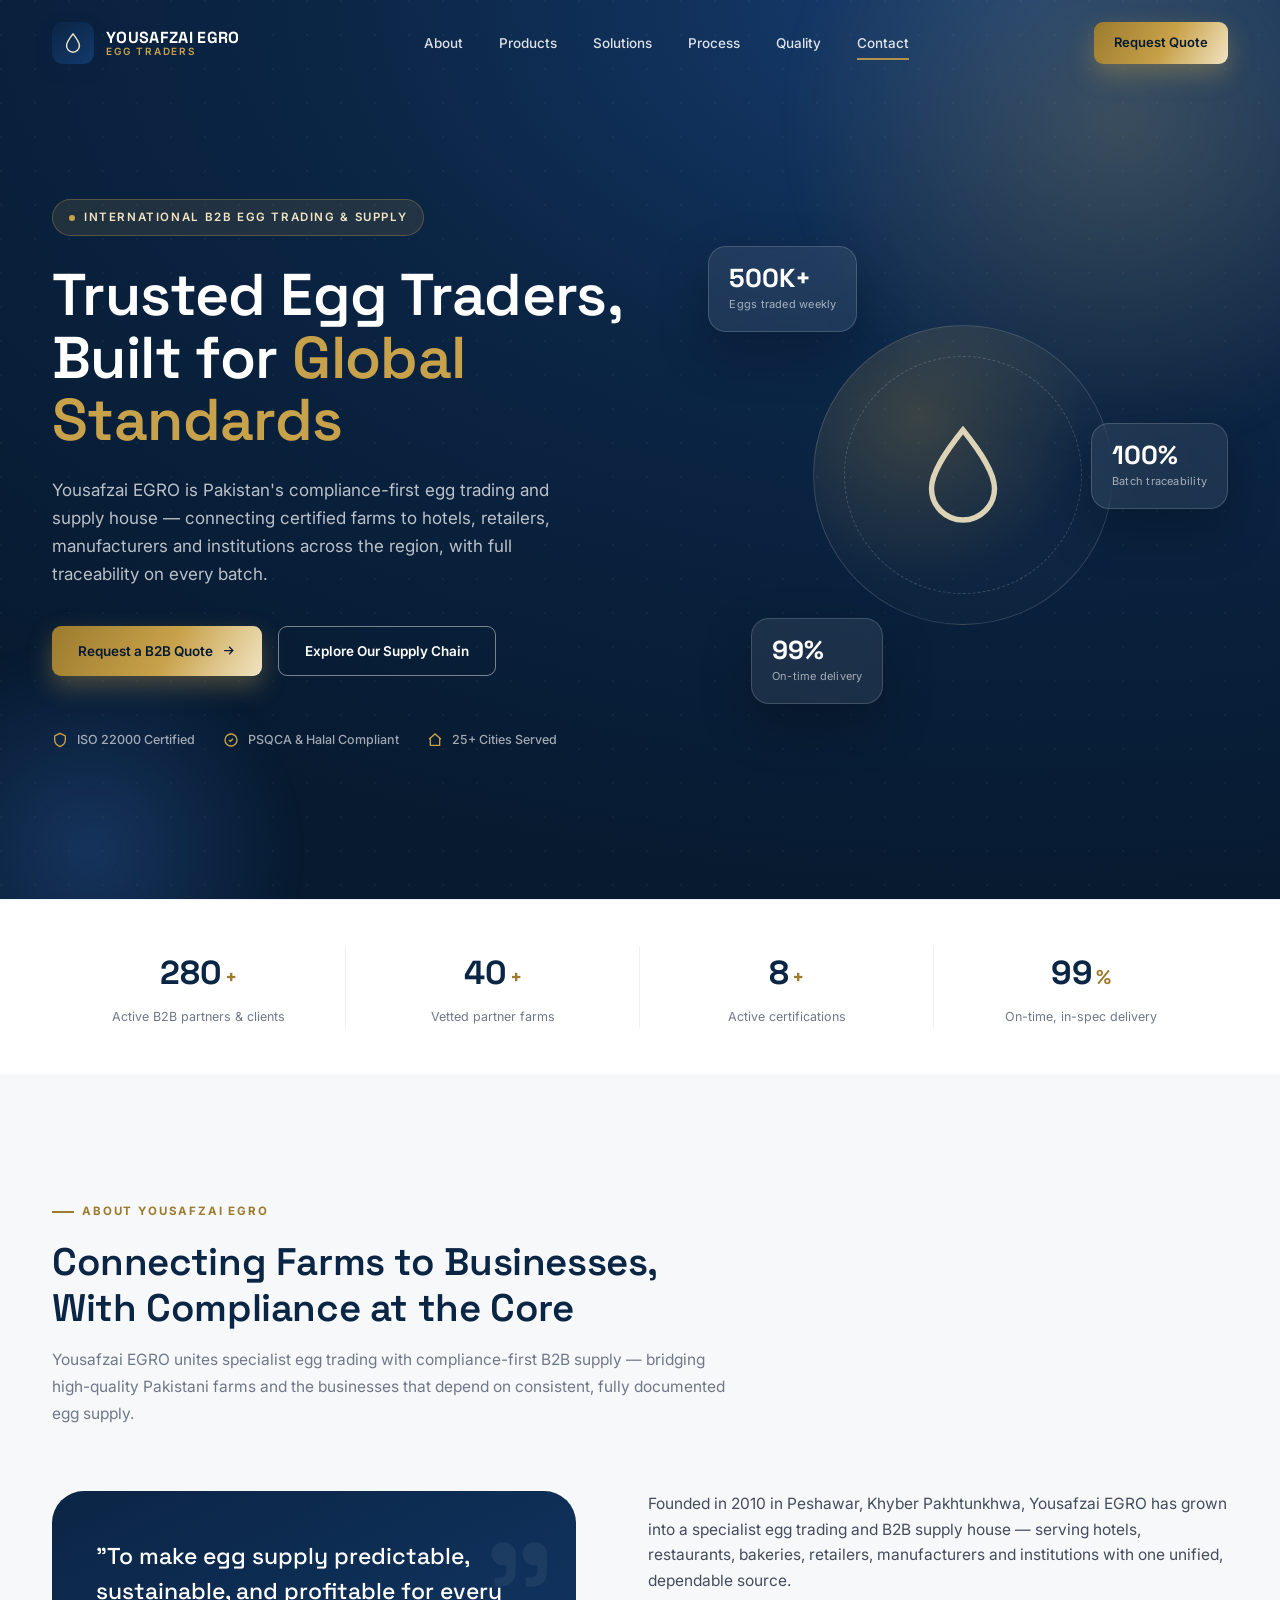
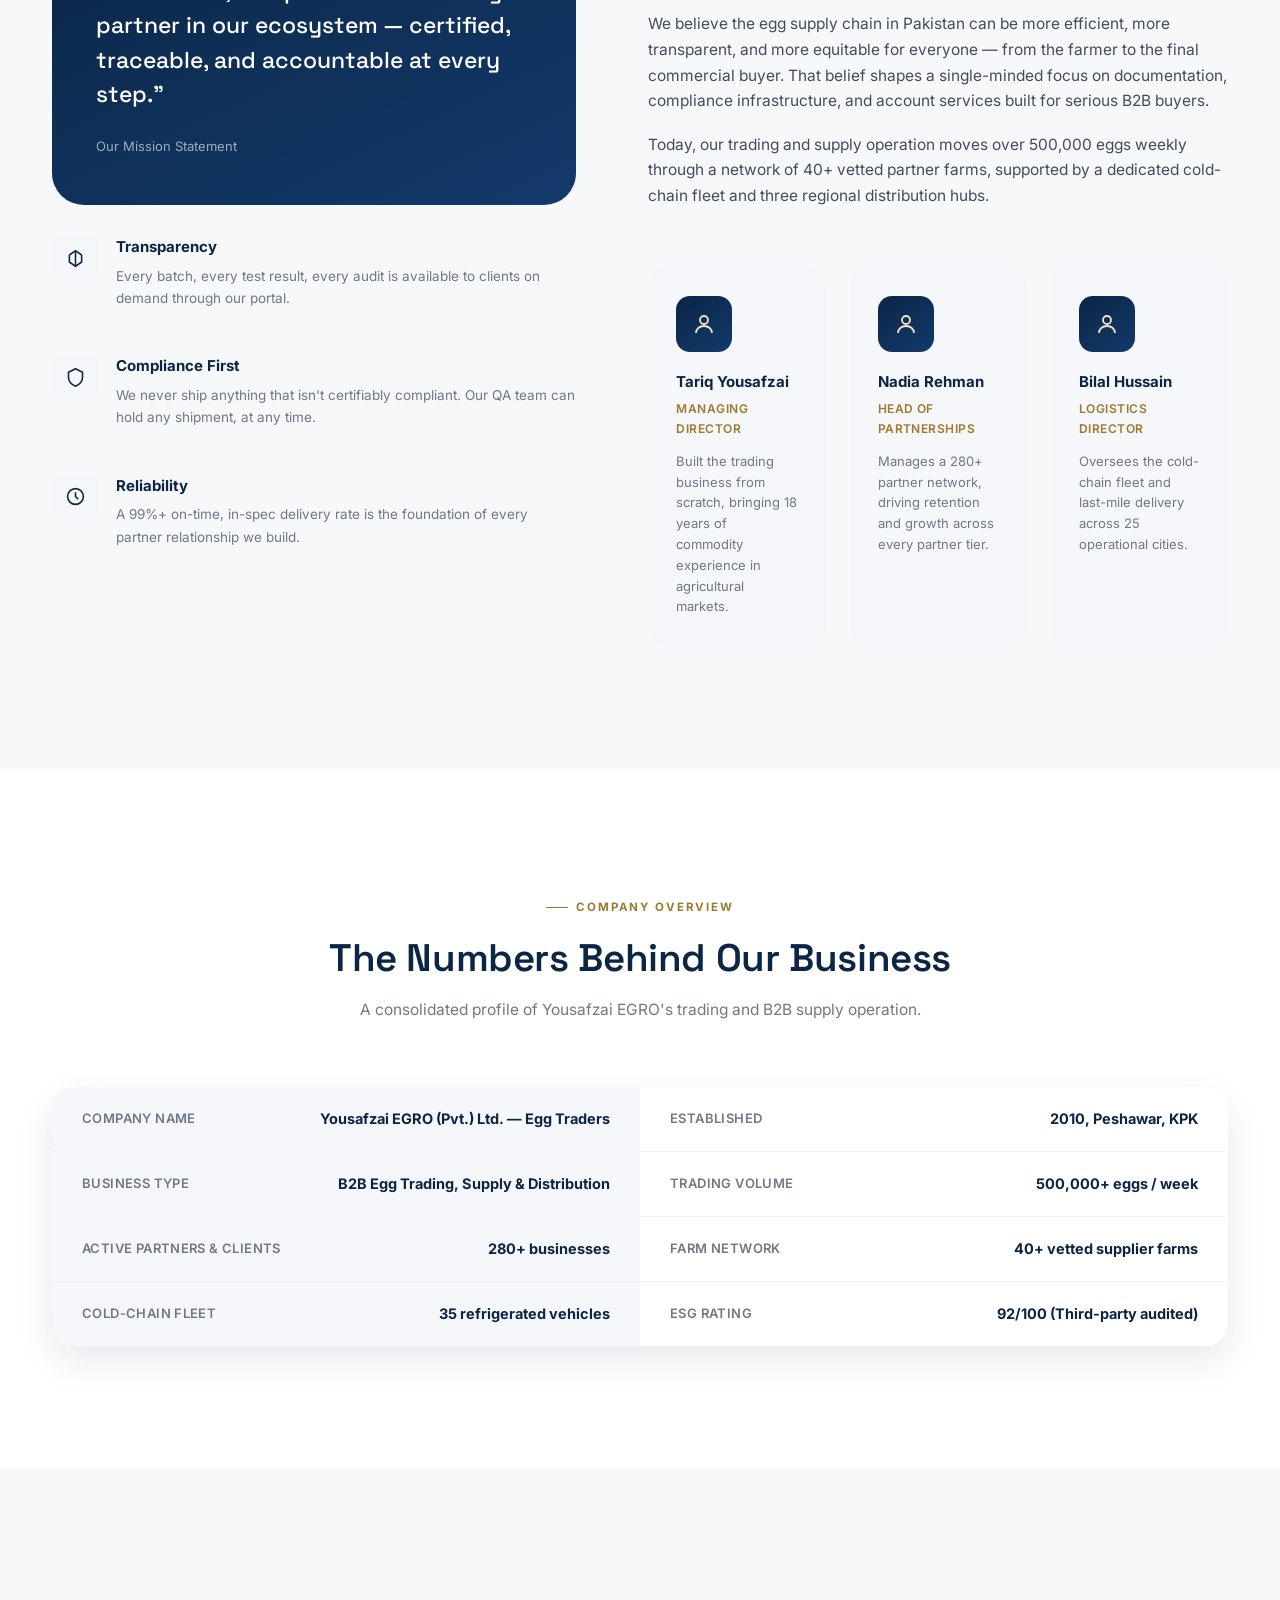
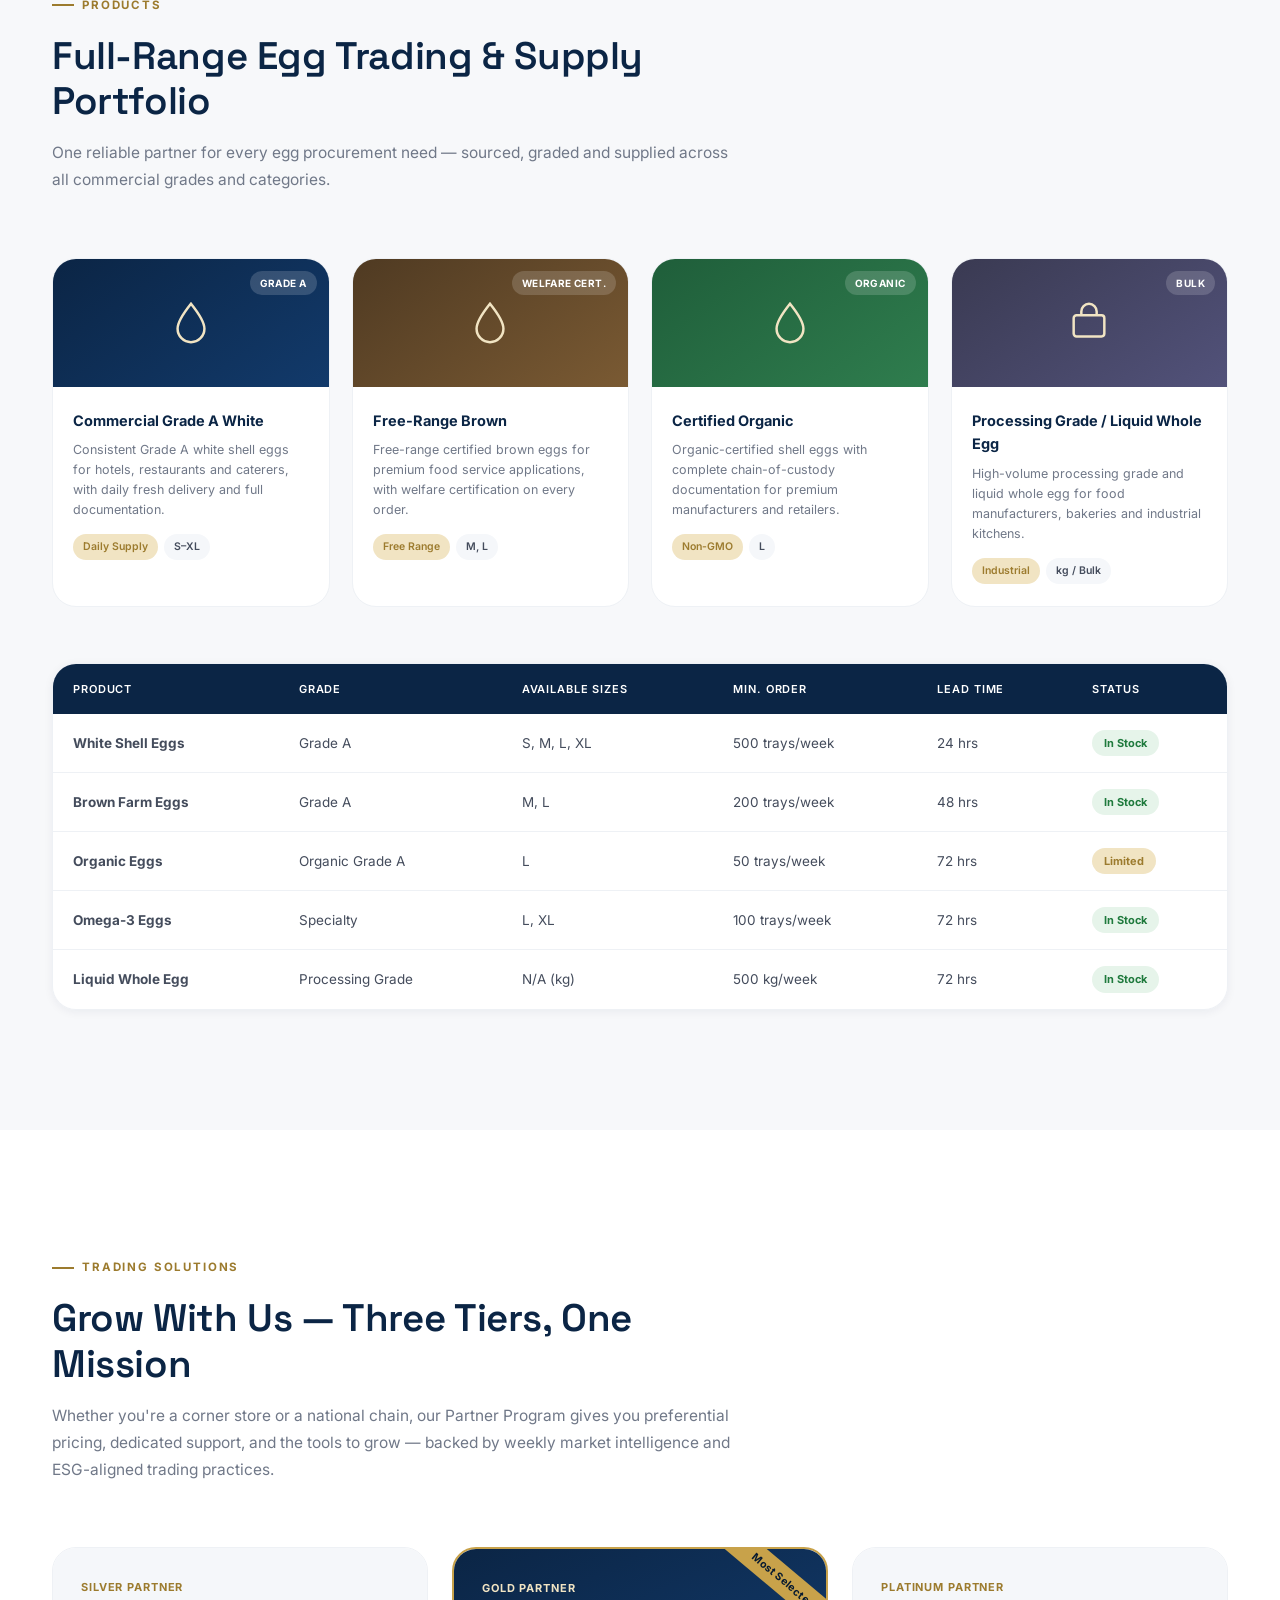
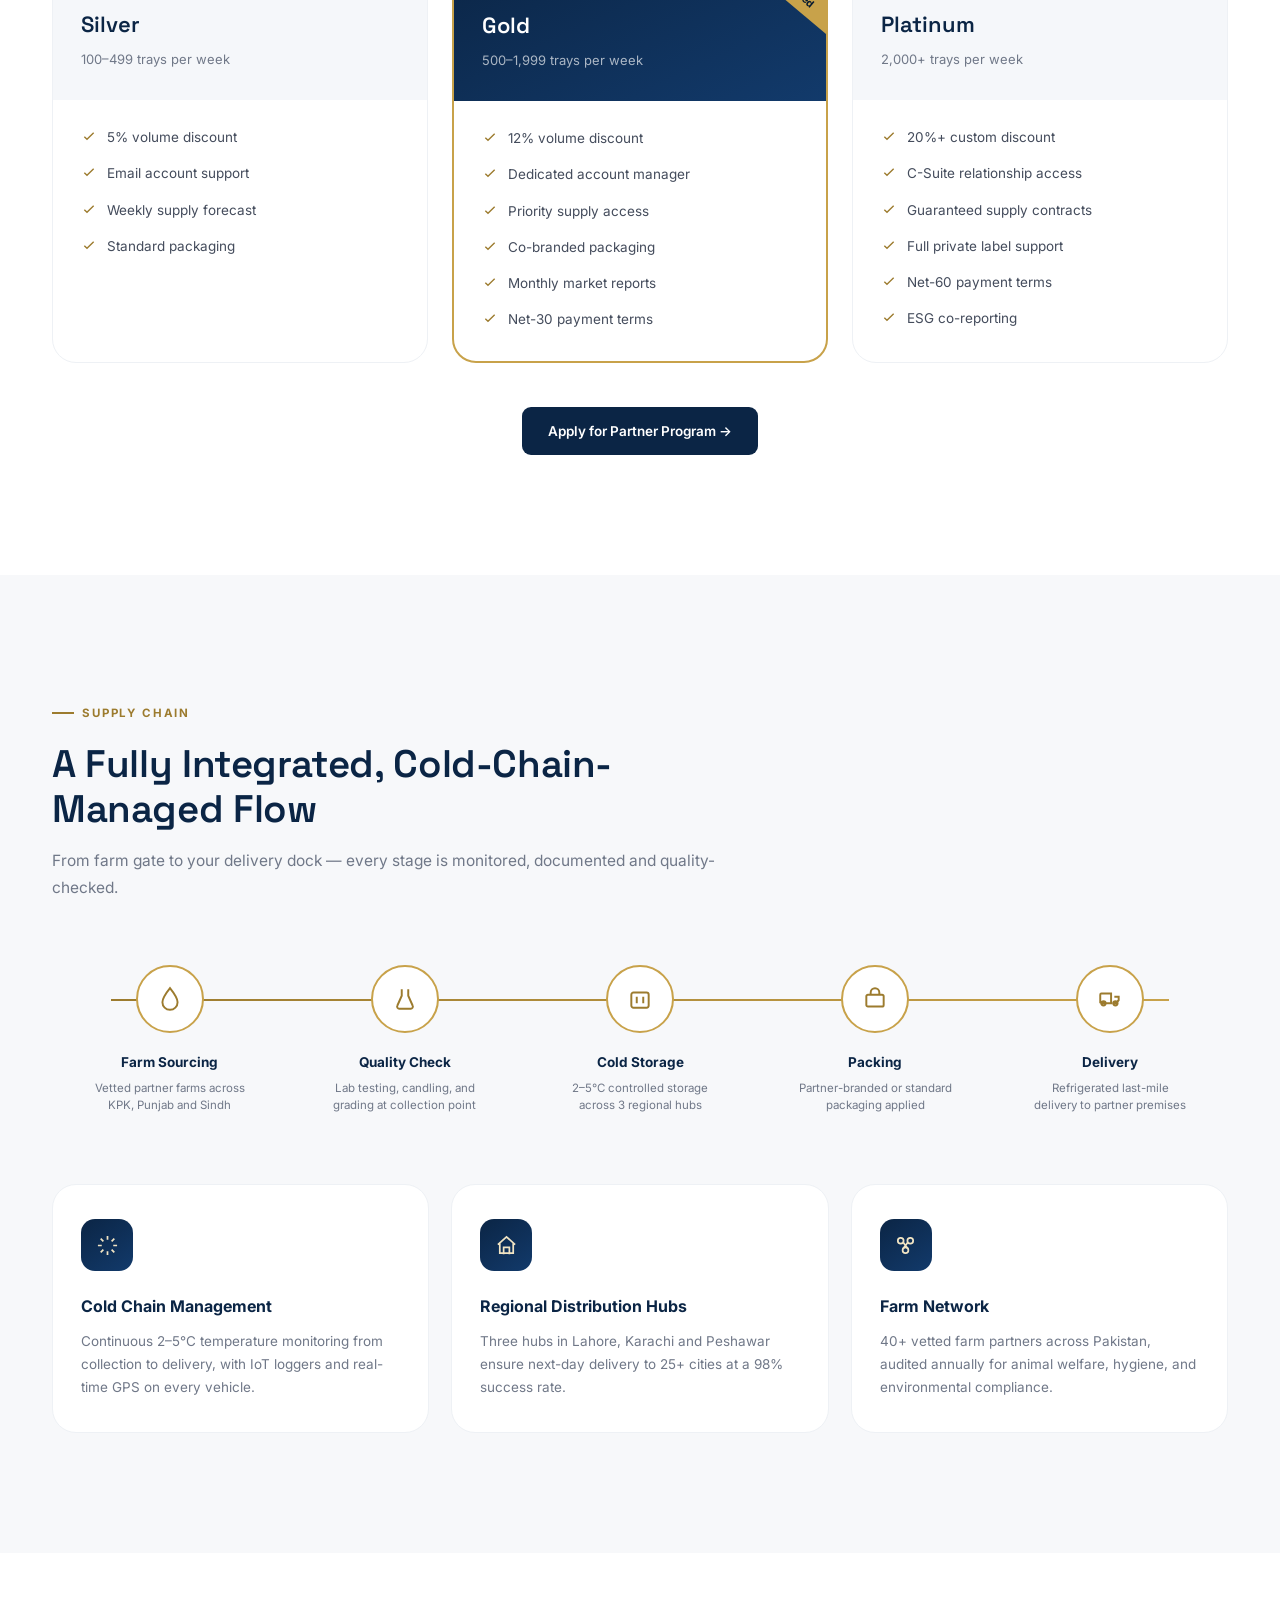
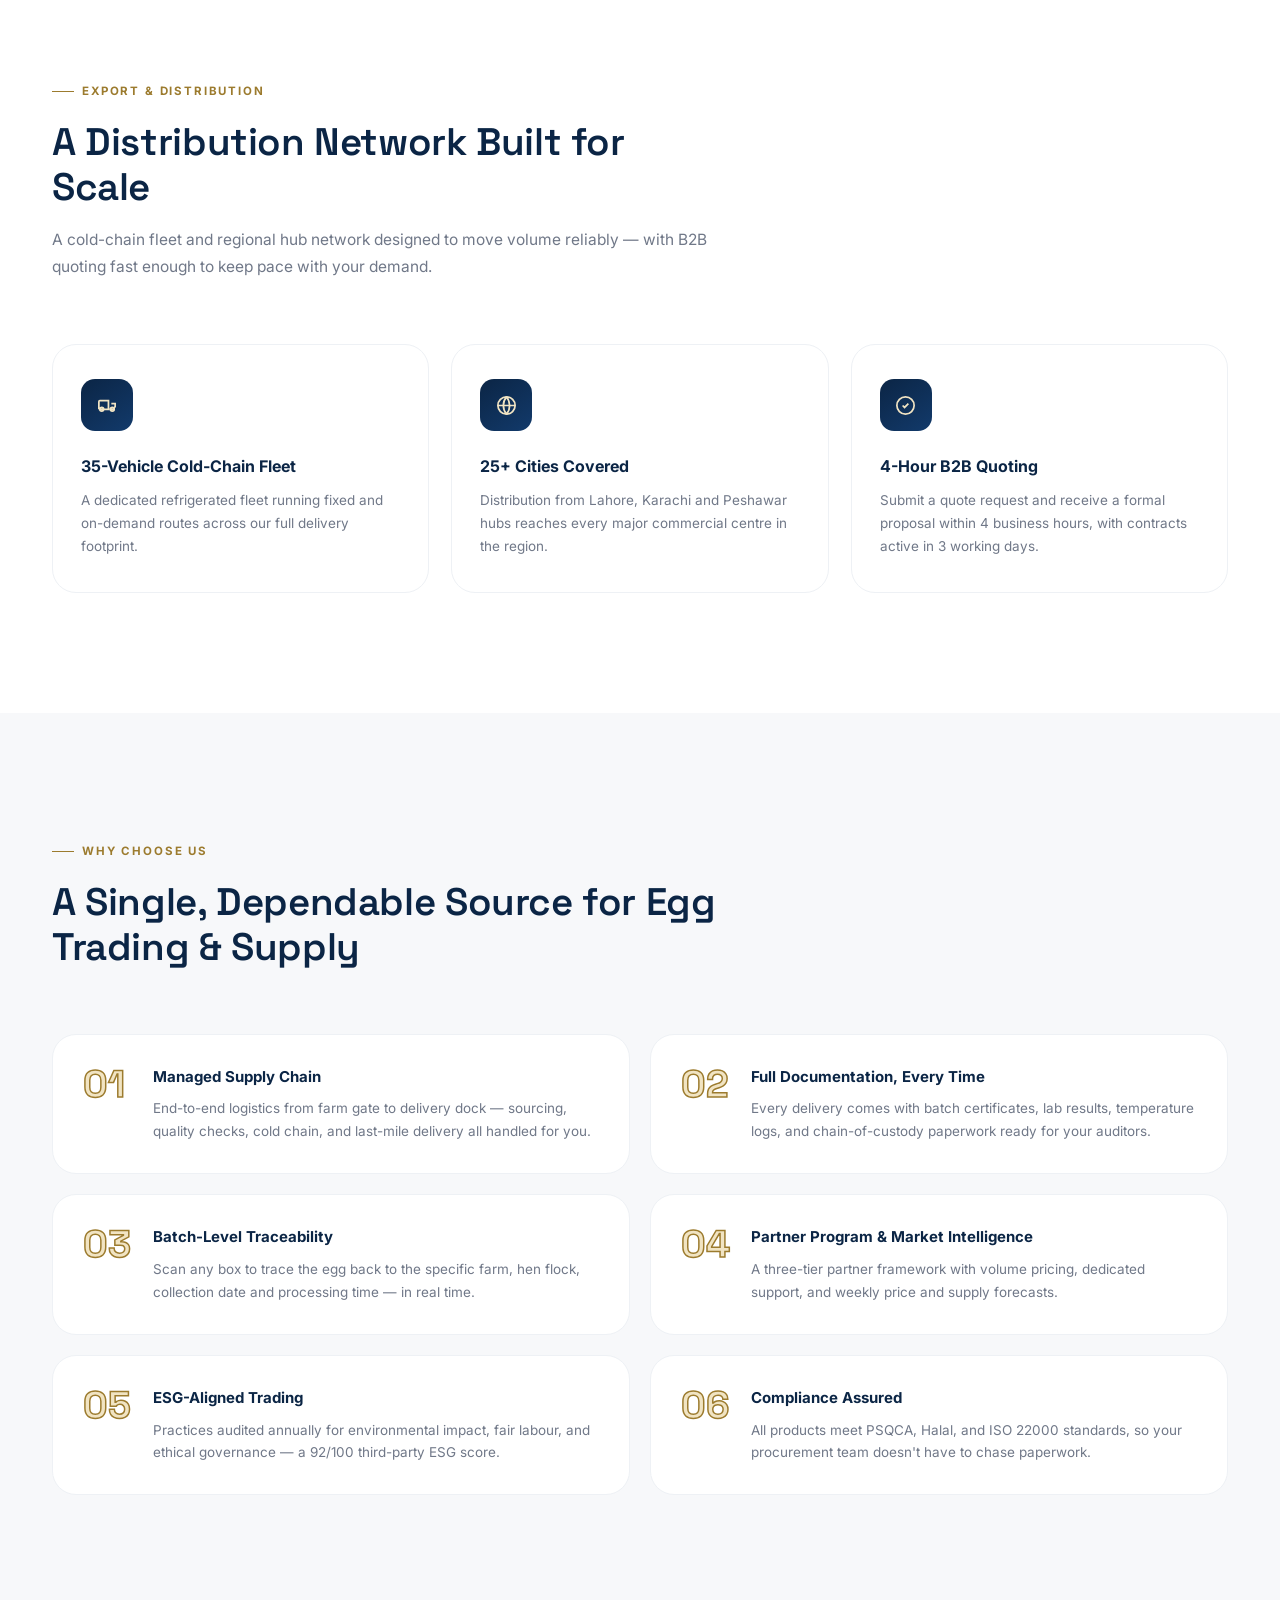
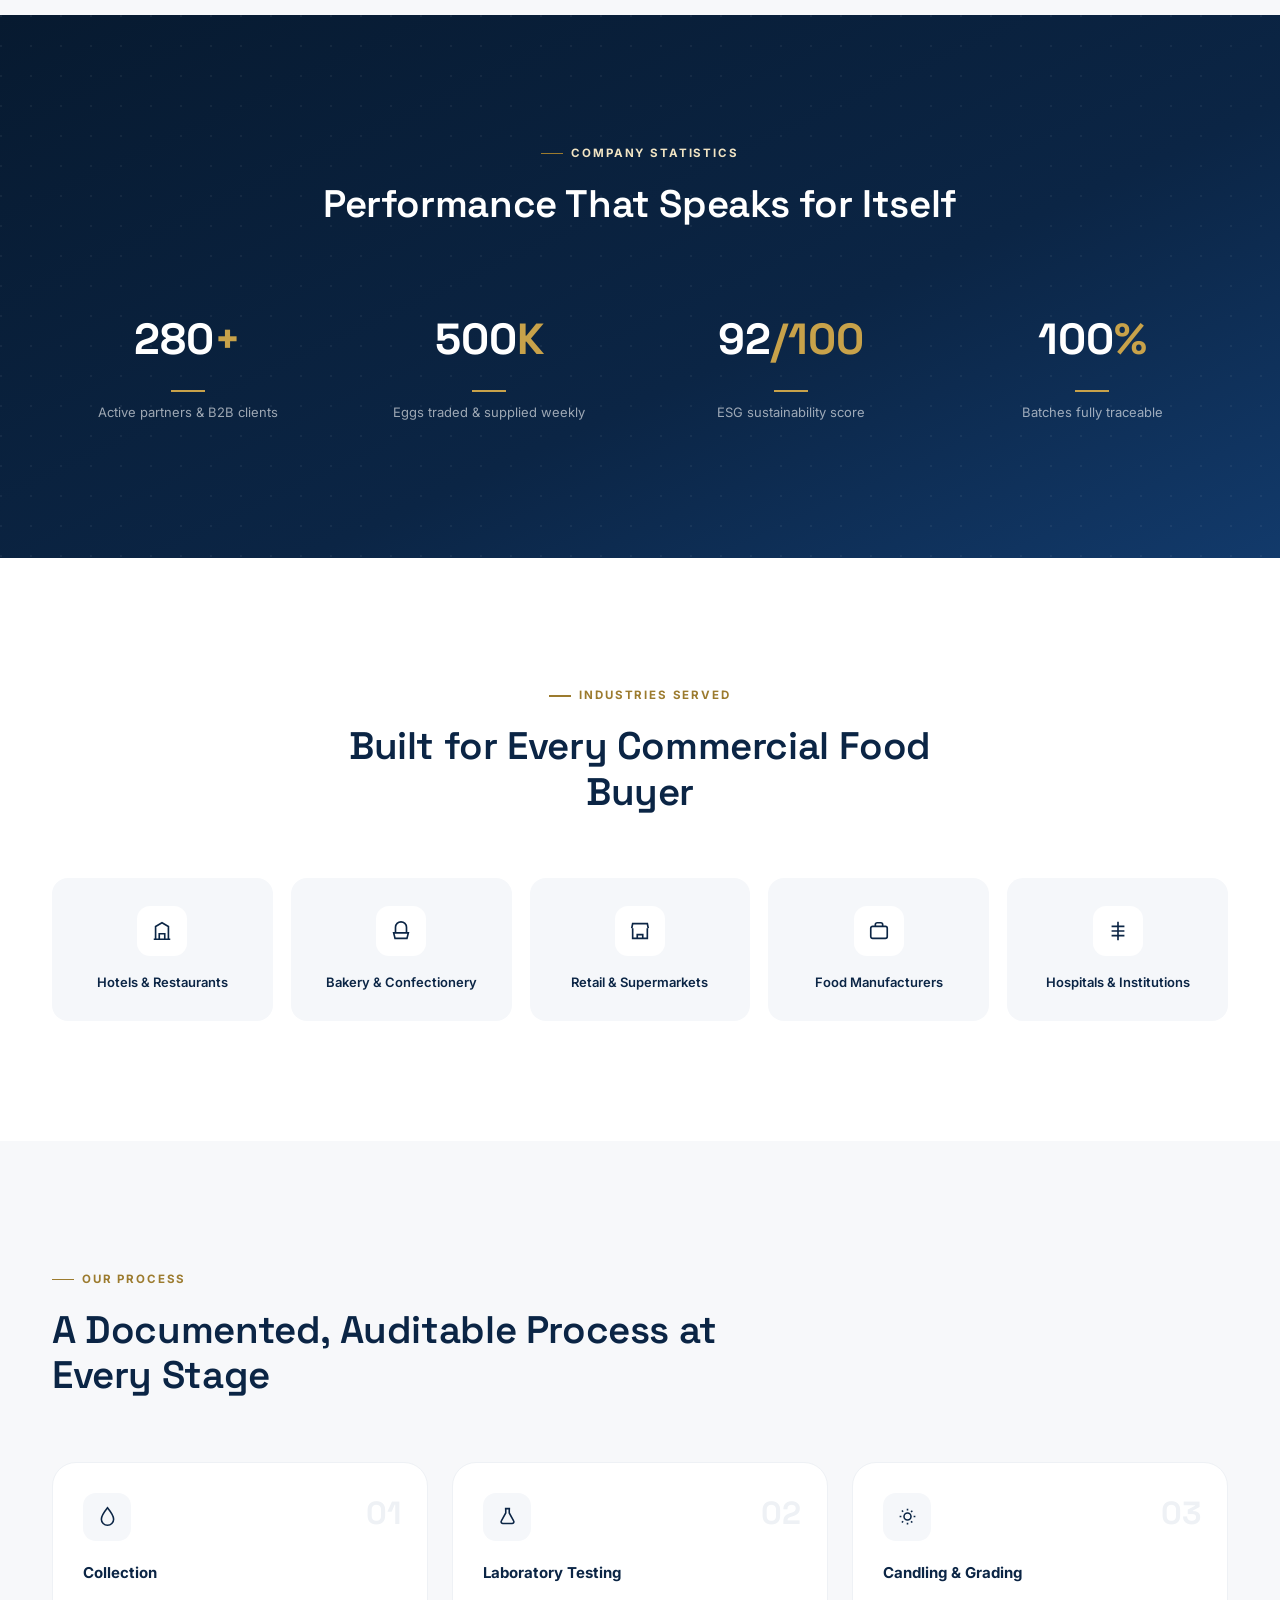
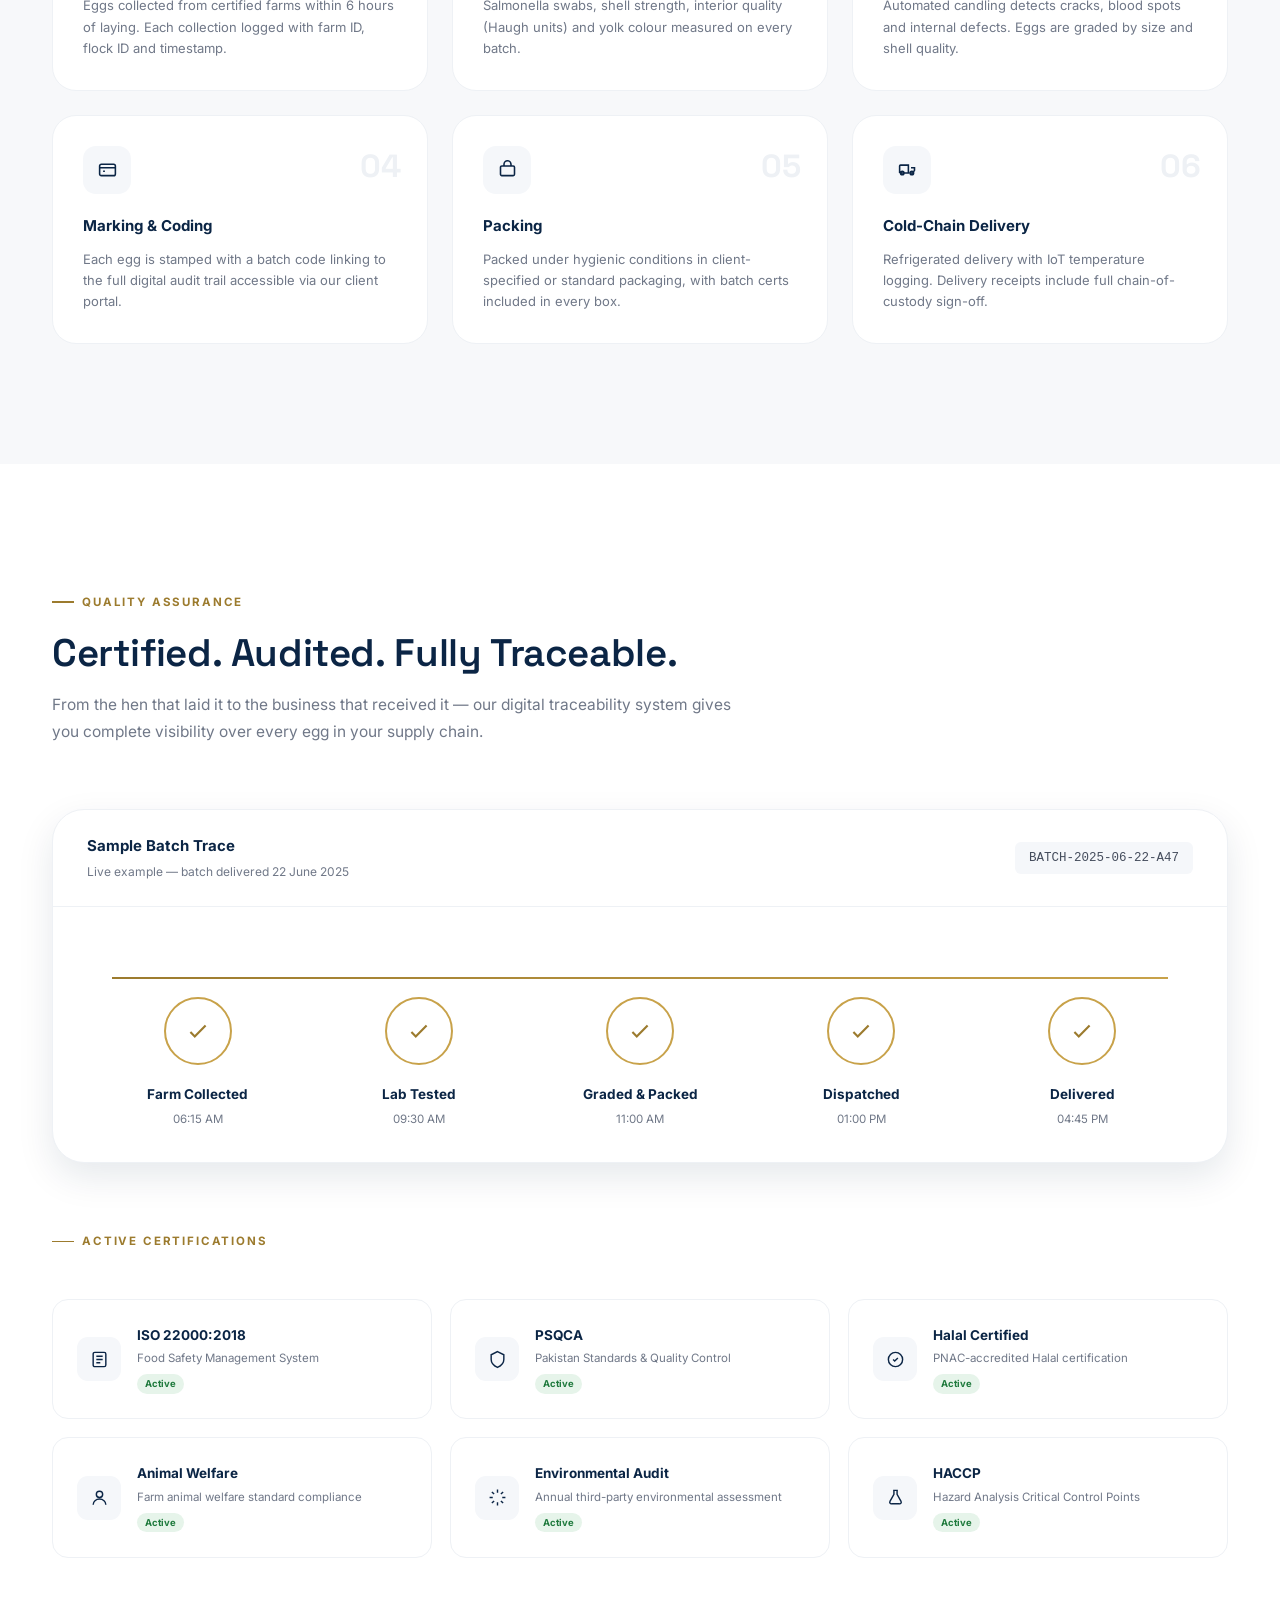
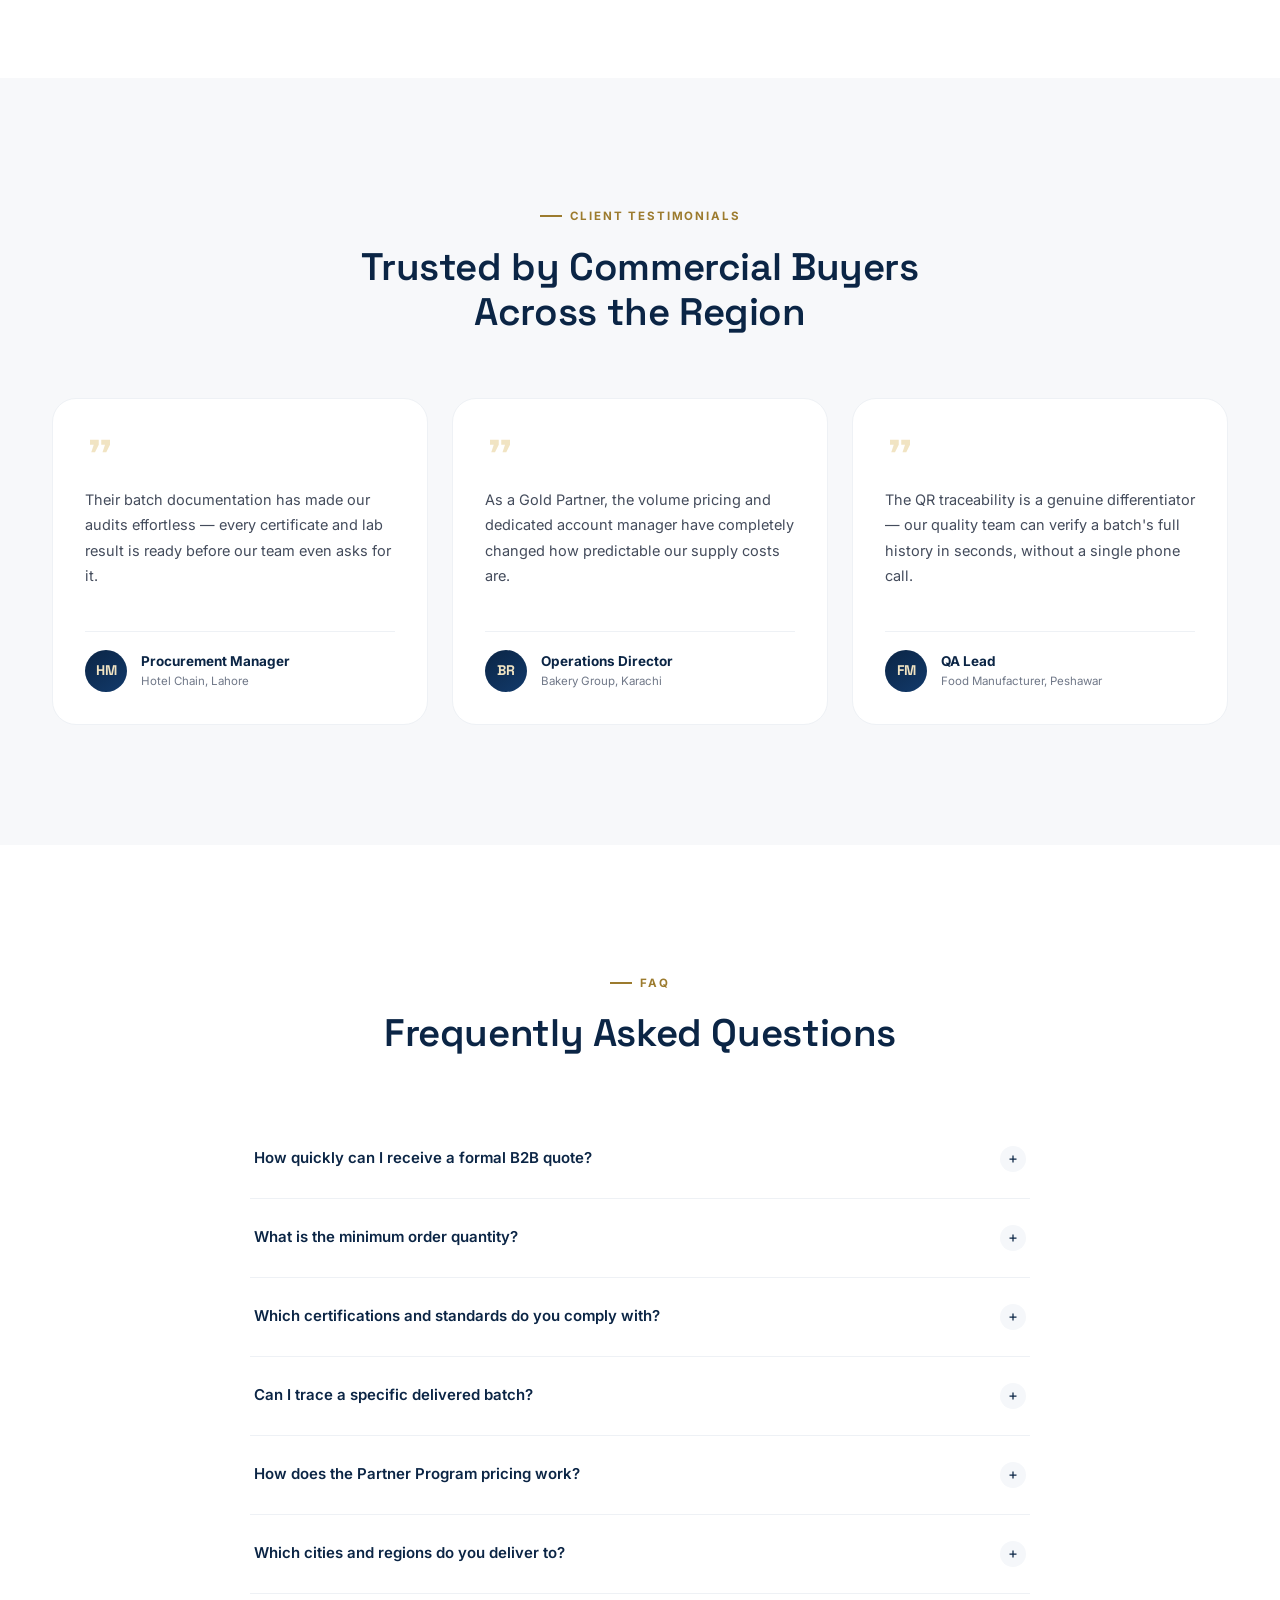
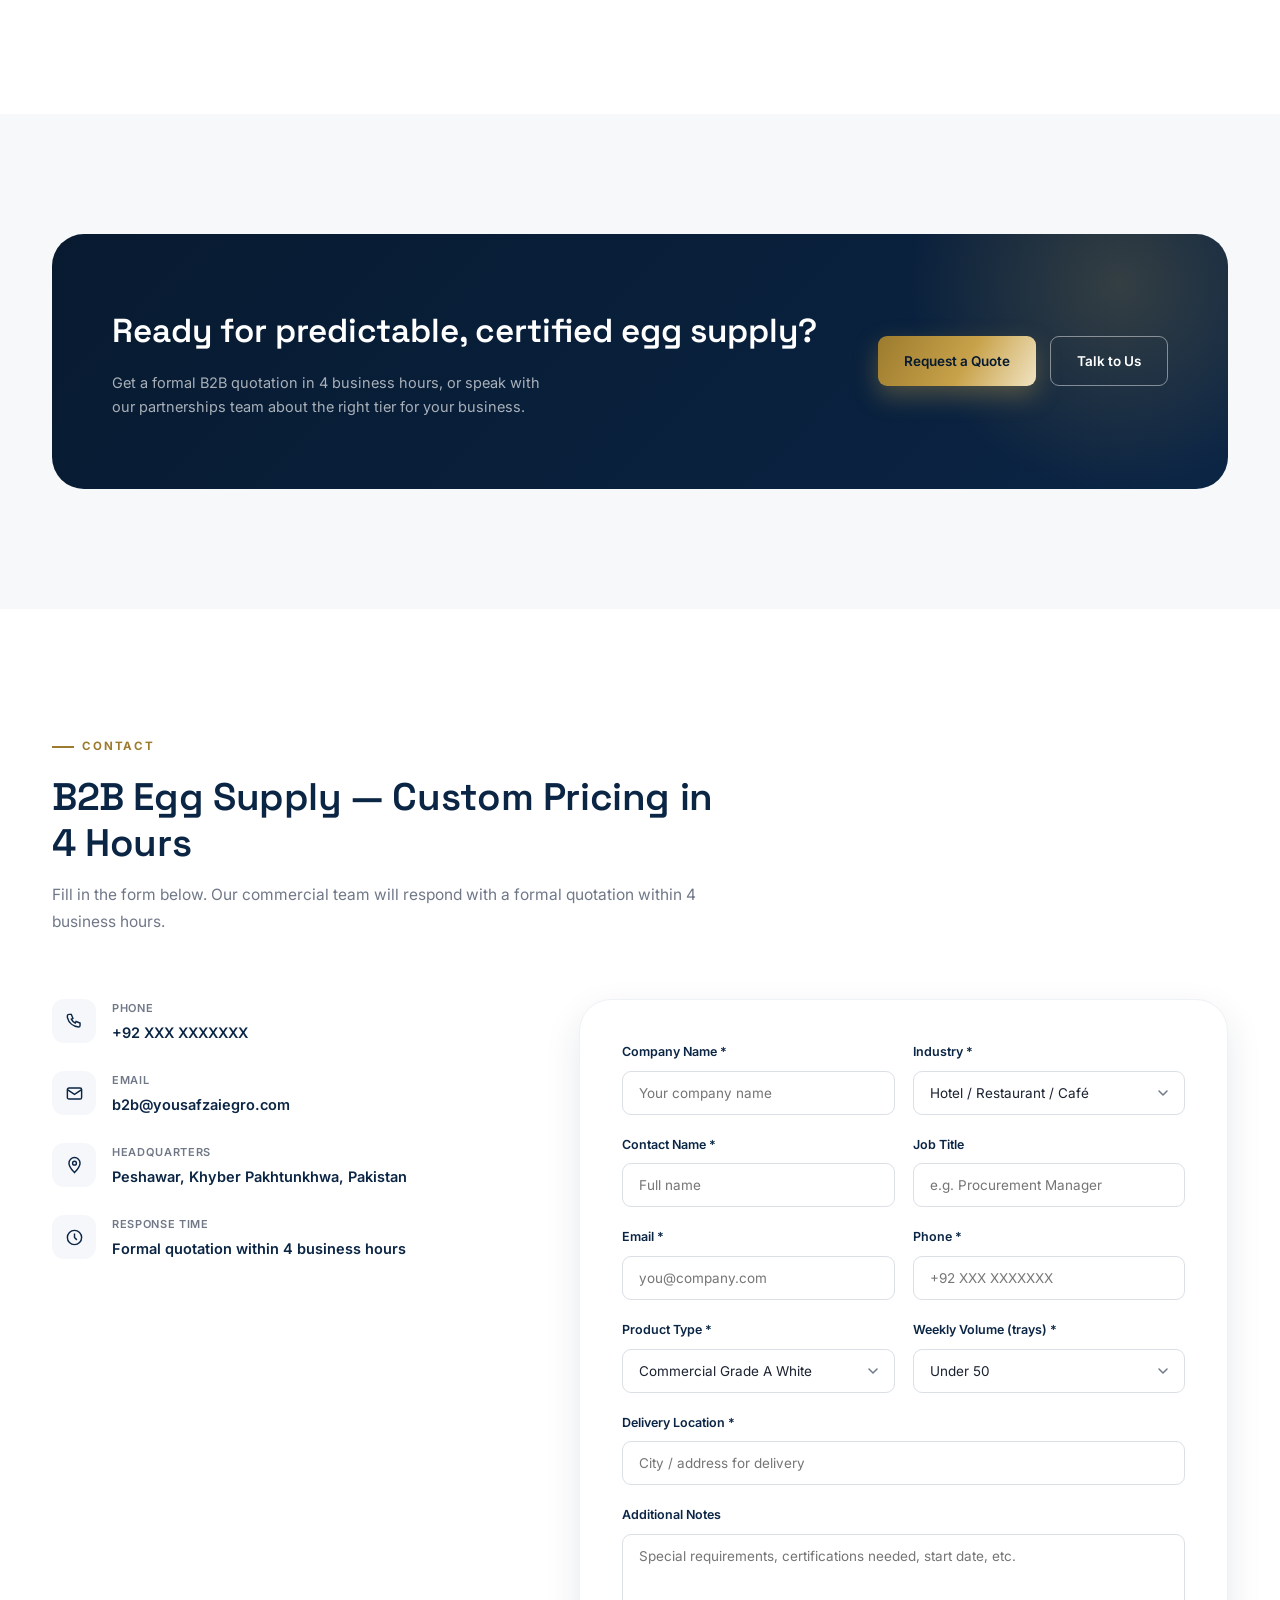
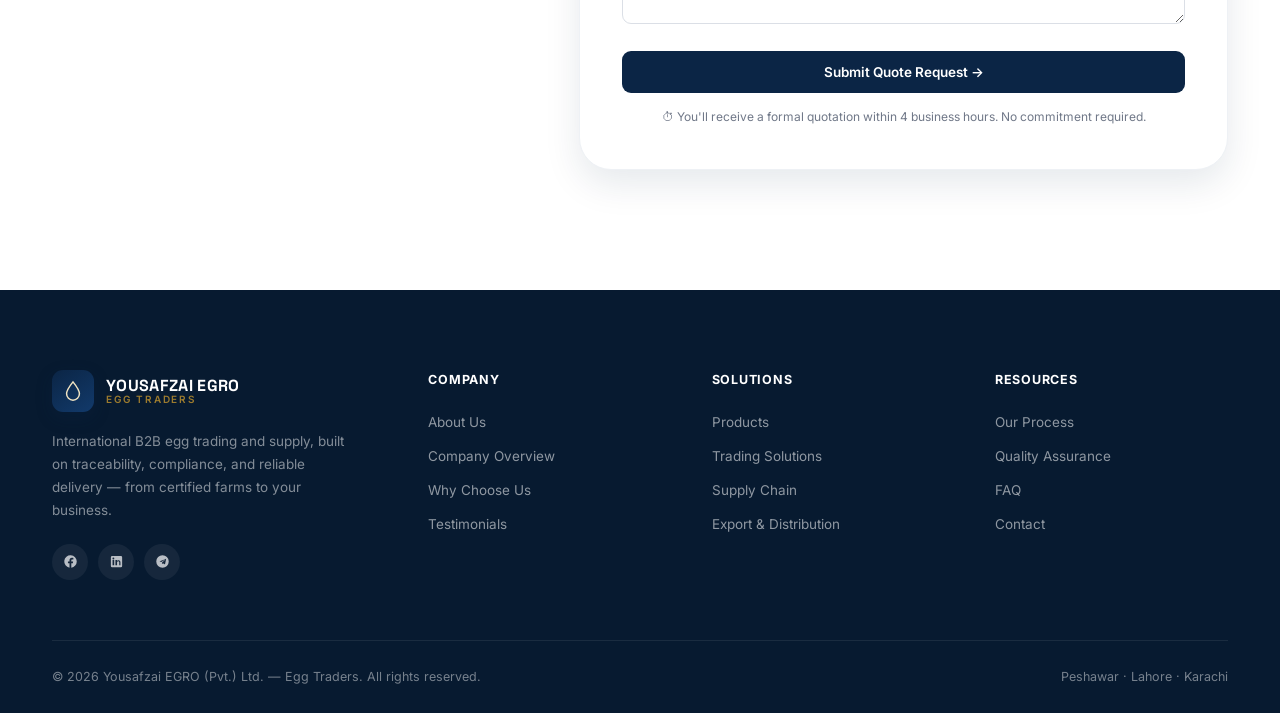
==== yousafzai-egro-egg-traders.html @ d72d2d95 "Initial commit: Yousafzai Eggs Trader website with React + CMS admin panel" ====
<!DOCTYPE html>
<html lang="en">
<head>
<meta charset="UTF-8">
<meta name="viewport" content="width=device-width, initial-scale=1.0">
<title>Yousafzai EGRO — Egg Traders | International B2B Egg Supply & Trading</title>
<link rel="preconnect" href="https://fonts.googleapis.com">
<link rel="preconnect" href="https://fonts.gstatic.com" crossorigin>
<link href="https://fonts.googleapis.com/css2?family=Space+Grotesk:wght@400;500;600;700&family=Inter:wght@300;400;500;600;700;800&display=swap" rel="stylesheet">
<style>
:root{
  --navy:#0B2545;
  --navy-2:#123A6B;
  --navy-deep:#071A30;
  --navy-glow:rgba(18,58,107,0.35);
  --gold:#C8A24A;
  --gold-lt:#F1E4C3;
  --gold-dk:#9C7B2E;
  --white:#FFFFFF;
  --gray-900:#1B2230;
  --gray-700:#444C5C;
  --gray-500:#707888;
  --gray-300:#DBDFE6;
  --gray-150:#EEF1F5;
  --gray-100:#F5F7FA;
  --bg:#F7F8FA;
  --radius-sm:10px;
  --radius-md:16px;
  --radius-lg:24px;
  --radius-xl:32px;
  --shadow-sm:0 2px 10px rgba(11,37,69,0.06);
  --shadow-md:0 14px 36px rgba(11,37,69,0.10);
  --shadow-lg:0 28px 70px rgba(11,37,69,0.16);
  --font-display:'Space Grotesk',sans-serif;
  --font-body:'Inter',sans-serif;
  --ease:cubic-bezier(.22,1,.36,1);
}
*{box-sizing:border-box;margin:0;padding:0;}
html{scroll-behavior:smooth;}
body{font-family:var(--font-body);background:var(--bg);color:var(--gray-900);line-height:1.65;overflow-x:hidden;}
img{max-width:100%;display:block;}
a{color:inherit;text-decoration:none;}
ul{list-style:none;}
button{font-family:inherit;}
.container{max-width:1240px;margin:0 auto;padding:0 32px;}
::selection{background:var(--gold-lt);color:var(--navy);}

@media (prefers-reduced-motion: reduce){
  *{animation-duration:0.001ms !important;animation-iteration-count:1 !important;transition-duration:0.001ms !important;scroll-behavior:auto !important;}
}

/* ───────────────────── Reveal animation ───────────────────── */
.reveal{opacity:0;transform:translateY(28px);transition:opacity .8s var(--ease),transform .8s var(--ease);}
.reveal.in{opacity:1;transform:translateY(0);}
.reveal-stagger > *{opacity:0;transform:translateY(24px);transition:opacity .7s var(--ease),transform .7s var(--ease);}
.reveal-stagger.in > *{opacity:1;transform:translateY(0);}
.reveal-stagger.in > *:nth-child(1){transition-delay:.05s}
.reveal-stagger.in > *:nth-child(2){transition-delay:.12s}
.reveal-stagger.in > *:nth-child(3){transition-delay:.19s}
.reveal-stagger.in > *:nth-child(4){transition-delay:.26s}
.reveal-stagger.in > *:nth-child(5){transition-delay:.33s}
.reveal-stagger.in > *:nth-child(6){transition-delay:.40s}

/* ───────────────────── Loader ───────────────────── */
#loader{position:fixed;inset:0;background:var(--navy-deep);z-index:9999;display:flex;align-items:center;justify-content:center;transition:opacity .6s ease, visibility .6s ease;}
#loader.hide{opacity:0;visibility:hidden;}
.loader-mark{font-family:var(--font-display);color:var(--white);font-size:15px;letter-spacing:.18em;display:flex;flex-direction:column;align-items:center;gap:18px;}
.loader-ring{width:46px;height:46px;border-radius:50%;border:2px solid rgba(255,255,255,.18);border-top-color:var(--gold);animation:spin 0.9s linear infinite;}
@keyframes spin{to{transform:rotate(360deg);}}

/* ───────────────────── Navbar ───────────────────── */
.nav{position:fixed;top:0;left:0;right:0;z-index:500;padding:22px 0;transition:all .4s var(--ease);}
.nav-inner{max-width:1240px;margin:0 auto;padding:0 32px;display:flex;align-items:center;justify-content:space-between;}
.nav.scrolled{padding:12px 0;background:rgba(255,255,255,0.86);backdrop-filter:blur(16px) saturate(160%);box-shadow:0 1px 0 rgba(11,37,69,0.06);}
.brand{display:flex;align-items:center;gap:12px;}
.brand-mark{width:42px;height:42px;border-radius:11px;background:linear-gradient(145deg,var(--navy),var(--navy-2));display:flex;align-items:center;justify-content:center;flex-shrink:0;box-shadow:0 6px 16px rgba(11,37,69,0.28);}
.brand-mark svg{width:22px;height:22px;}
.brand-text{display:flex;flex-direction:column;line-height:1.1;}
.brand-name{font-family:var(--font-display);font-weight:700;font-size:16px;letter-spacing:.02em;color:var(--navy);transition:color .4s;}
.nav:not(.scrolled) .brand-name{color:var(--white);}
.brand-sub{font-size:10px;letter-spacing:.18em;text-transform:uppercase;color:var(--gold-dk);font-weight:600;}
.nav:not(.scrolled) .brand-sub{color:var(--gold);}
.nav-links{display:flex;align-items:center;gap:36px;}
.nav-links a{font-size:13.5px;font-weight:500;color:var(--white);opacity:.86;position:relative;padding:6px 0;transition:opacity .25s, color .4s;}
.nav.scrolled .nav-links a{color:var(--gray-700);opacity:1;}
.nav-links a::after{content:'';position:absolute;left:0;bottom:0;width:0;height:2px;background:var(--gold);transition:width .3s var(--ease);}
.nav-links a:hover{opacity:1;}
.nav-links a:hover::after,.nav-links a.active::after{width:100%;}
.nav.scrolled .nav-links a.active{color:var(--navy);font-weight:600;}
.nav-cta{display:flex;align-items:center;gap:18px;}
.btn{display:inline-flex;align-items:center;justify-content:center;gap:8px;font-family:var(--font-body);font-weight:600;font-size:13.5px;padding:13px 26px;border-radius:9px;border:none;cursor:pointer;position:relative;overflow:hidden;transition:transform .25s var(--ease),box-shadow .25s var(--ease),background .25s;white-space:nowrap;}
.btn span{position:relative;z-index:2;display:flex;align-items:center;gap:8px;}
.btn-gold{background:linear-gradient(120deg,var(--gold-dk),var(--gold) 55%,var(--gold-lt));color:var(--navy-deep);box-shadow:0 10px 24px rgba(200,162,74,0.35);}
.btn-gold:hover{transform:translateY(-2px);box-shadow:0 16px 32px rgba(200,162,74,0.45);}
.btn-navy{background:var(--navy);color:var(--white);}
.btn-navy:hover{transform:translateY(-2px);box-shadow:0 14px 28px rgba(11,37,69,0.35);}
.btn-outline{background:transparent;border:1.4px solid rgba(255,255,255,0.45);color:var(--white);}
.nav.scrolled .btn-outline{border-color:var(--gray-300);color:var(--navy);}
.btn-outline:hover{border-color:var(--gold);background:rgba(255,255,255,0.06);}
.btn-sm{padding:10px 20px;font-size:13px;}
.btn-block{width:100%;}
/* ripple */
.btn .ripple{position:absolute;border-radius:50%;background:rgba(255,255,255,0.55);transform:scale(0);animation:ripple .6s ease-out;pointer-events:none;}
@keyframes ripple{to{transform:scale(3.2);opacity:0;}}
.menu-toggle{display:none;width:38px;height:38px;border-radius:8px;border:1px solid rgba(255,255,255,.3);background:transparent;align-items:center;justify-content:center;flex-direction:column;gap:4px;cursor:pointer;}
.nav.scrolled .menu-toggle{border-color:var(--gray-300);}
.menu-toggle span{width:18px;height:1.6px;background:var(--white);transition:.3s;}
.nav.scrolled .menu-toggle span{background:var(--navy);}

/* ───────────────────── Hero ───────────────────── */
.hero{position:relative;min-height:100vh;background:radial-gradient(120% 100% at 80% 0%,#173E72 0%,var(--navy) 45%,var(--navy-deep) 100%);overflow:hidden;display:flex;align-items:center;padding:140px 0 90px;}
.hero::before{content:'';position:absolute;inset:0;background-image:radial-gradient(circle at 1px 1px, rgba(255,255,255,0.07) 1px, transparent 0);background-size:34px 34px;opacity:.5;}
.hero-glow{position:absolute;width:680px;height:680px;border-radius:50%;background:radial-gradient(circle,rgba(200,162,74,0.22),transparent 70%);top:-220px;right:-180px;filter:blur(10px);animation:float1 12s ease-in-out infinite;}
.hero-glow.b{width:420px;height:420px;background:radial-gradient(circle,rgba(60,120,210,0.28),transparent 70%);bottom:-160px;left:-120px;top:auto;right:auto;animation:float2 14s ease-in-out infinite;}
@keyframes float1{0%,100%{transform:translate(0,0);}50%{transform:translate(-30px,30px);}}
@keyframes float2{0%,100%{transform:translate(0,0);}50%{transform:translate(25px,-22px);}}
.hero-grid{position:relative;z-index:2;display:grid;grid-template-columns:1.05fr .95fr;gap:60px;align-items:center;}
.eyebrow{display:inline-flex;align-items:center;gap:9px;font-size:11.5px;font-weight:600;letter-spacing:.14em;text-transform:uppercase;color:var(--gold-lt);background:rgba(200,162,74,0.12);border:1px solid rgba(200,162,74,0.32);padding:8px 16px;border-radius:30px;margin-bottom:28px;}
.eyebrow .dot{width:6px;height:6px;border-radius:50%;background:var(--gold);box-shadow:0 0 0 0 rgba(200,162,74,0.6);animation:pulse 2s infinite;}
@keyframes pulse{0%{box-shadow:0 0 0 0 rgba(200,162,74,0.55);}70%{box-shadow:0 0 0 8px rgba(200,162,74,0);}100%{box-shadow:0 0 0 0 rgba(200,162,74,0);}}
.hero h1{font-family:var(--font-display);font-weight:600;font-size:clamp(2.6rem,4.6vw,4.3rem);line-height:1.06;color:var(--white);letter-spacing:-0.01em;margin-bottom:24px;}
.hero h1 em{font-style:normal;color:var(--gold);position:relative;}
.hero p.lead{font-size:17px;color:rgba(255,255,255,0.72);max-width:520px;margin-bottom:38px;}
.hero-actions{display:flex;gap:16px;flex-wrap:wrap;margin-bottom:54px;}
.trust-row{display:flex;align-items:center;gap:28px;flex-wrap:wrap;}
.trust-row .t-item{display:flex;align-items:center;gap:9px;font-size:12.5px;color:rgba(255,255,255,0.62);font-weight:500;}
.trust-row svg{width:16px;height:16px;color:var(--gold);flex-shrink:0;}

/* hero visual */
.hero-visual{position:relative;height:520px;}
.hv-card{position:absolute;background:rgba(255,255,255,0.08);border:1px solid rgba(255,255,255,0.16);backdrop-filter:blur(14px);border-radius:18px;padding:18px 20px;box-shadow:0 20px 50px rgba(0,0,0,0.25);animation:bob 6s ease-in-out infinite;}
.hv-card .hv-num{font-family:var(--font-display);font-size:26px;font-weight:700;color:var(--white);line-height:1;}
.hv-card .hv-lbl{font-size:11px;color:rgba(255,255,255,0.6);margin-top:4px;letter-spacing:.02em;}
.hv-card.c1{top:6%;left:2%;animation-delay:0s;}
.hv-card.c2{top:40%;right:0%;animation-delay:1.4s;}
.hv-card.c3{bottom:6%;left:10%;animation-delay:2.6s;}
@keyframes bob{0%,100%{transform:translateY(0);}50%{transform:translateY(-14px);}}
.hv-core{position:absolute;top:50%;left:50%;transform:translate(-50%,-50%);width:300px;height:300px;border-radius:50%;background:radial-gradient(circle at 35% 30%, rgba(200,162,74,0.25), rgba(255,255,255,0.02) 60%);border:1px solid rgba(255,255,255,0.14);display:flex;align-items:center;justify-content:center;}
.hv-core::before{content:'';position:absolute;inset:30px;border-radius:50%;border:1px dashed rgba(255,255,255,0.18);animation:spin 30s linear infinite;}
.hv-core svg{width:108px;height:108px;color:var(--gold-lt);opacity:.9;}

/* ───────────────────── Stat strip ───────────────────── */
.stat-strip{background:var(--white);border-top:1px solid var(--gray-150);position:relative;z-index:3;margin-top:-1px;}
.stat-strip .container{display:grid;grid-template-columns:repeat(4,1fr);padding:46px 32px;}
.stat-strip .stat{text-align:center;border-right:1px solid var(--gray-150);padding:0 18px;}
.stat-strip .stat:last-child{border-right:none;}
.stat-num{font-family:var(--font-display);font-size:clamp(1.8rem,2.6vw,2.6rem);font-weight:700;color:var(--navy);display:flex;justify-content:center;align-items:baseline;gap:3px;}
.stat-num .suffix{color:var(--gold-dk);font-size:.6em;}
.stat-cap{font-size:12.5px;color:var(--gray-500);margin-top:6px;}

/* ───────────────────── Section basics ───────────────────── */
section{padding:120px 0;position:relative;}
.section-alt{background:var(--white);}
.tag-eyebrow{display:inline-flex;align-items:center;gap:8px;font-size:11.5px;font-weight:700;letter-spacing:.16em;text-transform:uppercase;color:var(--gold-dk);margin-bottom:18px;}
.tag-eyebrow::before{content:'';width:22px;height:1.6px;background:var(--gold-dk);}
.sec-head{max-width:680px;margin-bottom:64px;}
.sec-head.center{margin-left:auto;margin-right:auto;text-align:center;}
.sec-title{font-family:var(--font-display);font-weight:600;font-size:clamp(1.9rem,3vw,2.7rem);color:var(--navy);line-height:1.18;letter-spacing:-0.01em;}
.sec-sub{font-size:15.5px;color:var(--gray-500);margin-top:16px;line-height:1.75;}

/* ───────────────────── About / overview split ───────────────────── */
.about-grid{display:grid;grid-template-columns:.95fr 1.05fr;gap:72px;align-items:start;}
.quote-block{background:linear-gradient(155deg,var(--navy),var(--navy-2));border-radius:var(--radius-xl);padding:48px 44px;color:var(--white);position:relative;overflow:hidden;}
.quote-block::after{content:'"';position:absolute;top:-30px;right:18px;font-family:var(--font-display);font-size:180px;color:rgba(255,255,255,0.06);}
.quote-block p.q{font-family:var(--font-display);font-size:23px;font-weight:500;line-height:1.5;position:relative;z-index:2;}
.quote-block .q-foot{margin-top:24px;font-size:13px;color:rgba(255,255,255,0.6);position:relative;z-index:2;}
.value-list{display:flex;flex-direction:column;gap:0;margin-top:30px;}
.value-item{display:flex;gap:18px;padding:22px 0;border-bottom:1px solid var(--gray-150);}
.value-item:first-child{padding-top:0;}
.v-icon{width:46px;height:46px;border-radius:12px;background:var(--gray-100);display:flex;align-items:center;justify-content:center;flex-shrink:0;color:var(--navy);}
.v-icon svg{width:21px;height:21px;}
.v-title{font-weight:700;font-size:15px;color:var(--navy);margin-bottom:5px;}
.v-body{font-size:13.5px;color:var(--gray-500);line-height:1.65;}
.about-text p{font-size:15.5px;color:var(--gray-700);margin-bottom:18px;}

.team-grid{display:grid;grid-template-columns:repeat(3,1fr);gap:24px;margin-top:56px;}
.team-card{background:var(--gray-100);border-radius:var(--radius-lg);padding:32px 28px;transition:transform .35s var(--ease),box-shadow .35s var(--ease);}
.team-card:hover{transform:translateY(-6px);box-shadow:var(--shadow-md);background:var(--white);}
.team-avatar{width:56px;height:56px;border-radius:14px;background:linear-gradient(145deg,var(--navy),var(--navy-2));display:flex;align-items:center;justify-content:center;color:var(--gold-lt);margin-bottom:18px;}
.team-avatar svg{width:24px;height:24px;}
.team-name{font-weight:700;font-size:15px;color:var(--navy);}
.team-role{font-size:12px;color:var(--gold-dk);font-weight:600;margin:4px 0 12px;text-transform:uppercase;letter-spacing:.04em;}
.team-bio{font-size:13px;color:var(--gray-500);line-height:1.6;}

/* ───────────────────── Overview table ───────────────────── */
.overview-wrap{display:grid;grid-template-columns:1fr 1fr;gap:0;border-radius:var(--radius-lg);overflow:hidden;box-shadow:var(--shadow-md);}
.overview-row{display:flex;justify-content:space-between;align-items:center;padding:20px 30px;background:var(--white);border-bottom:1px solid var(--gray-150);}
.overview-row:nth-child(odd){background:var(--gray-100);}
.ov-label{font-size:13px;color:var(--gray-500);font-weight:600;text-transform:uppercase;letter-spacing:.03em;}
.ov-val{font-size:14.5px;color:var(--navy);font-weight:700;text-align:right;}

/* ───────────────────── Cards / grids ───────────────────── */
.card-grid{display:grid;grid-template-columns:repeat(4,1fr);gap:22px;}
.card-grid.cols-3{grid-template-columns:repeat(3,1fr);}
.feature-card{background:var(--white);border:1px solid var(--gray-150);border-radius:var(--radius-lg);padding:34px 28px;transition:transform .4s var(--ease),box-shadow .4s var(--ease),border-color .4s;position:relative;overflow:hidden;}
.feature-card::before{content:'';position:absolute;left:0;top:0;width:100%;height:3px;background:linear-gradient(90deg,var(--gold-dk),var(--gold));transform:scaleX(0);transform-origin:left;transition:transform .45s var(--ease);}
.feature-card:hover{transform:translateY(-8px);box-shadow:var(--shadow-lg);border-color:transparent;}
.feature-card:hover::before{transform:scaleX(1);}
.f-icon{width:52px;height:52px;border-radius:14px;background:linear-gradient(145deg,var(--navy),var(--navy-2));display:flex;align-items:center;justify-content:center;color:var(--gold-lt);margin-bottom:22px;}
.f-icon svg{width:23px;height:23px;}
.f-title{font-weight:700;font-size:16px;color:var(--navy);margin-bottom:10px;}
.f-body{font-size:13.5px;color:var(--gray-500);line-height:1.7;}

/* ───────────────────── Product showcase ───────────────────── */
.product-grid{display:grid;grid-template-columns:repeat(4,1fr);gap:22px;}
.product-card{background:var(--white);border-radius:var(--radius-lg);overflow:hidden;border:1px solid var(--gray-150);transition:transform .4s var(--ease),box-shadow .4s var(--ease);}
.product-card:hover{transform:translateY(-6px);box-shadow:var(--shadow-md);}
.product-top{height:128px;display:flex;align-items:center;justify-content:center;position:relative;background:linear-gradient(145deg,var(--navy),var(--navy-2));}
.product-top svg{width:46px;height:46px;color:var(--gold-lt);}
.product-top .p-badge{position:absolute;top:12px;right:12px;font-size:10px;font-weight:700;letter-spacing:.04em;background:rgba(255,255,255,0.16);color:var(--white);padding:4px 10px;border-radius:20px;text-transform:uppercase;}
.product-body{padding:22px 20px;}
.p-name{font-weight:700;font-size:14.5px;color:var(--navy);margin-bottom:8px;}
.p-desc{font-size:12.5px;color:var(--gray-500);line-height:1.6;margin-bottom:14px;min-height:62px;}
.p-tags{display:flex;gap:6px;flex-wrap:wrap;}
.p-tag{font-size:10.5px;font-weight:600;padding:4px 10px;border-radius:20px;background:var(--gray-100);color:var(--gray-700);}
.p-tag.gold{background:var(--gold-lt);color:var(--gold-dk);}

.spec-table-wrap{margin-top:56px;border-radius:var(--radius-lg);overflow:hidden;border:1px solid var(--gray-150);box-shadow:var(--shadow-sm);}
table{width:100%;border-collapse:collapse;background:var(--white);}
thead th{background:var(--navy);color:var(--white);font-size:11px;font-weight:600;letter-spacing:.08em;text-transform:uppercase;padding:16px 20px;text-align:left;}
tbody td{padding:16px 20px;font-size:13.5px;color:var(--gray-700);border-bottom:1px solid var(--gray-150);}
tbody tr:last-child td{border-bottom:none;}
tbody tr:hover td{background:var(--gray-100);}
.status-pill{font-size:11px;font-weight:700;padding:4px 12px;border-radius:20px;display:inline-block;}
.status-stock{background:#E6F4EA;color:#1F7A3D;}
.status-limited{background:var(--gold-lt);color:var(--gold-dk);}

/* ───────────────────── Tiers (Trading solutions) ───────────────────── */
.tier-grid{display:grid;grid-template-columns:repeat(3,1fr);gap:24px;}
.tier-card{background:var(--white);border:1px solid var(--gray-150);border-radius:var(--radius-lg);padding:0;overflow:hidden;transition:transform .4s var(--ease),box-shadow .4s var(--ease);display:flex;flex-direction:column;}
.tier-card:hover{transform:translateY(-8px);box-shadow:var(--shadow-lg);}
.tier-card.featured{border:2px solid var(--gold);position:relative;}
.tier-card.featured::before{content:'Most Selected';position:absolute;top:18px;right:-34px;background:var(--gold);color:var(--navy-deep);font-size:10.5px;font-weight:700;padding:5px 38px;transform:rotate(40deg);letter-spacing:.04em;}
.tier-head{padding:30px 28px;background:var(--gray-100);}
.tier-card.featured .tier-head{background:linear-gradient(155deg,var(--navy),var(--navy-2));color:var(--white);}
.tier-badge{font-size:11px;font-weight:700;letter-spacing:.08em;text-transform:uppercase;color:var(--gold-dk);margin-bottom:10px;display:block;}
.tier-card.featured .tier-badge{color:var(--gold-lt);}
.tier-name{font-family:var(--font-display);font-size:22px;font-weight:600;color:var(--navy);}
.tier-card.featured .tier-name{color:var(--white);}
.tier-desc{font-size:13px;color:var(--gray-500);margin-top:6px;}
.tier-card.featured .tier-desc{color:rgba(255,255,255,0.65);}
.tier-feats{padding:26px 28px 30px;flex:1;display:flex;flex-direction:column;gap:14px;}
.tf-item{display:flex;align-items:flex-start;gap:10px;font-size:13.5px;color:var(--gray-700);}
.tf-item svg{width:16px;height:16px;color:var(--gold-dk);flex-shrink:0;margin-top:2px;}

/* ───────────────────── Supply chain flow (signature) ───────────────────── */
.flow-wrap{position:relative;display:flex;justify-content:space-between;margin-top:50px;}
.flow-line{position:absolute;top:34px;left:5%;right:5%;height:2px;background:var(--gray-300);z-index:0;}
.flow-line .fill{position:absolute;left:0;top:0;height:100%;width:0%;background:linear-gradient(90deg,var(--gold-dk),var(--gold));transition:width 1.6s var(--ease);}
.flow-step{position:relative;z-index:2;flex:1;text-align:center;padding:0 10px;}
.flow-dot{width:68px;height:68px;border-radius:50%;background:var(--white);border:2px solid var(--gray-300);display:flex;align-items:center;justify-content:center;margin:0 auto 18px;color:var(--navy);transition:border-color .4s,color .4s,transform .4s;position:relative;}
.flow-dot svg{width:26px;height:26px;}
.flow-wrap.lit .flow-dot{border-color:var(--gold);color:var(--gold-dk);}
.flow-title{font-weight:700;font-size:13.5px;color:var(--navy);margin-bottom:6px;}
.flow-desc{font-size:11.5px;color:var(--gray-500);line-height:1.5;max-width:160px;margin:0 auto;}

/* ───────────────────── Why us ───────────────────── */
.why-grid{display:grid;grid-template-columns:1fr 1fr;gap:20px;}
.why-card{background:var(--white);border:1px solid var(--gray-150);border-radius:var(--radius-lg);padding:30px;display:flex;gap:22px;align-items:flex-start;transition:box-shadow .35s,transform .35s;}
.why-card:hover{box-shadow:var(--shadow-md);transform:translateY(-4px);}
.why-num{font-family:var(--font-display);font-size:38px;font-weight:700;color:var(--gold-lt);line-height:1;-webkit-text-stroke:1.5px var(--gold-dk);min-width:48px;}
.why-title{font-weight:700;font-size:15px;color:var(--navy);margin-bottom:8px;}
.why-body{font-size:13.5px;color:var(--gray-500);line-height:1.7;}

/* ───────────────────── Stats animated band ───────────────────── */
.stats-band{background:linear-gradient(155deg,var(--navy-deep),var(--navy) 60%,var(--navy-2));position:relative;overflow:hidden;}
.stats-band::before{content:'';position:absolute;inset:0;background-image:radial-gradient(circle at 1px 1px, rgba(255,255,255,0.05) 1px, transparent 0);background-size:30px 30px;}
.stats-band-grid{position:relative;z-index:2;display:grid;grid-template-columns:repeat(4,1fr);gap:30px;}
.sb-card{text-align:center;padding:14px;}
.sb-num{font-family:var(--font-display);font-size:clamp(2.2rem,3.4vw,3.2rem);font-weight:700;color:var(--white);}
.sb-num .suffix{color:var(--gold);}
.sb-lbl{font-size:13px;color:rgba(255,255,255,0.6);margin-top:10px;}
.sb-divider{width:34px;height:2px;background:var(--gold);margin:14px auto 0;}

/* ───────────────────── Industries ───────────────────── */
.industry-grid{display:grid;grid-template-columns:repeat(5,1fr);gap:18px;}
.industry-card{background:var(--gray-100);border-radius:var(--radius-md);padding:28px 18px;text-align:center;transition:background .35s,transform .35s;}
.industry-card:hover{background:var(--navy);transform:translateY(-5px);}
.ind-icon{width:50px;height:50px;margin:0 auto 16px;border-radius:13px;background:var(--white);display:flex;align-items:center;justify-content:center;color:var(--navy);transition:background .35s,color .35s;}
.industry-card:hover .ind-icon{background:var(--gold);color:var(--navy-deep);}
.ind-icon svg{width:22px;height:22px;}
.ind-name{font-size:13px;font-weight:600;color:var(--navy);transition:color .35s;}
.industry-card:hover .ind-name{color:var(--white);}

/* ───────────────────── Process timeline ───────────────────── */
.process-grid{display:grid;grid-template-columns:repeat(3,1fr);gap:24px;}
.proc-card{background:var(--white);border:1px solid var(--gray-150);border-radius:var(--radius-lg);padding:30px;position:relative;}
.proc-num{position:absolute;top:24px;right:26px;font-family:var(--font-display);font-size:32px;font-weight:700;color:var(--gray-150);}
.proc-icon{width:48px;height:48px;border-radius:13px;background:var(--gray-100);display:flex;align-items:center;justify-content:center;color:var(--navy);margin-bottom:20px;}
.proc-icon svg{width:21px;height:21px;}
.proc-title{font-weight:700;font-size:15px;color:var(--navy);margin-bottom:10px;}
.proc-body{font-size:13px;color:var(--gray-500);line-height:1.65;}

/* ───────────────────── Quality / traceability ───────────────────── */
.trace-panel{background:var(--white);border:1px solid var(--gray-150);border-radius:var(--radius-xl);padding:0;overflow:hidden;box-shadow:var(--shadow-md);margin-bottom:60px;}
.trace-top{padding:24px 34px;display:flex;justify-content:space-between;align-items:center;border-bottom:1px solid var(--gray-150);}
.trace-top-title{font-weight:700;font-size:15px;color:var(--navy);}
.trace-top-sub{font-size:12px;color:var(--gray-500);margin-top:3px;}
.trace-id{font-family:monospace;font-size:12.5px;background:var(--gray-100);padding:6px 14px;border-radius:6px;color:var(--gray-700);}
.trace-steps{display:flex;padding:40px 34px 34px;position:relative;}
.trace-steps .flow-line{top:20px;}
.cert-grid{display:grid;grid-template-columns:repeat(3,1fr);gap:18px;}
.cert-card{background:var(--white);border:1px solid var(--gray-150);border-radius:var(--radius-md);padding:24px;display:flex;align-items:center;gap:16px;transition:box-shadow .3s,transform .3s;}
.cert-card:hover{box-shadow:var(--shadow-sm);transform:translateY(-3px);}
.cert-ic{width:44px;height:44px;border-radius:11px;background:var(--gray-100);display:flex;align-items:center;justify-content:center;color:var(--navy);flex-shrink:0;}
.cert-ic svg{width:19px;height:19px;}
.cert-name{font-weight:700;font-size:13.5px;color:var(--navy);}
.cert-body{font-size:11.5px;color:var(--gray-500);margin-top:3px;}
.cert-status{font-size:9.5px;font-weight:700;color:#1F7A3D;background:#E6F4EA;padding:2px 8px;border-radius:20px;margin-top:6px;display:inline-block;}

/* ───────────────────── Testimonials ───────────────────── */
.test-track-wrap{overflow:hidden;position:relative;}
.test-grid{display:grid;grid-template-columns:repeat(3,1fr);gap:24px;}
.test-card{background:var(--white);border:1px solid var(--gray-150);border-radius:var(--radius-lg);padding:32px;position:relative;}
.test-quote-icon{color:var(--gold-lt);margin-bottom:18px;}
.test-quote-icon svg{width:30px;height:30px;}
.test-text{font-size:14.5px;color:var(--gray-700);line-height:1.75;margin-bottom:24px;min-height:120px;}
.test-person{display:flex;align-items:center;gap:14px;border-top:1px solid var(--gray-150);padding-top:18px;}
.test-avatar{width:42px;height:42px;border-radius:50%;background:linear-gradient(145deg,var(--navy),var(--navy-2));color:var(--gold-lt);display:flex;align-items:center;justify-content:center;font-family:var(--font-display);font-weight:700;font-size:14px;}
.test-name{font-weight:700;font-size:13.5px;color:var(--navy);}
.test-role{font-size:11.5px;color:var(--gray-500);}

/* ───────────────────── FAQ ───────────────────── */
.faq-list{max-width:780px;margin:0 auto;}
.faq-item{border-bottom:1px solid var(--gray-150);}
.faq-q{display:flex;justify-content:space-between;align-items:center;padding:26px 4px;cursor:pointer;font-weight:600;font-size:15px;color:var(--navy);}
.faq-q .plus{width:26px;height:26px;border-radius:50%;background:var(--gray-100);display:flex;align-items:center;justify-content:center;flex-shrink:0;transition:transform .35s var(--ease),background .3s;}
.faq-q .plus svg{width:12px;height:12px;transition:transform .35s var(--ease);}
.faq-item.open .plus{background:var(--gold);}
.faq-item.open .plus svg{transform:rotate(45deg);color:var(--navy-deep);}
.faq-a{max-height:0;overflow:hidden;transition:max-height .4s var(--ease);}
.faq-a-inner{padding:0 4px 26px;font-size:13.5px;color:var(--gray-500);line-height:1.75;max-width:680px;}

/* ───────────────────── CTA ───────────────────── */
.cta-band{background:linear-gradient(135deg,var(--navy-deep),var(--navy));border-radius:var(--radius-xl);padding:70px 60px;display:flex;justify-content:space-between;align-items:center;gap:40px;position:relative;overflow:hidden;}
.cta-band::before{content:'';position:absolute;width:420px;height:420px;border-radius:50%;background:radial-gradient(circle,rgba(200,162,74,0.22),transparent 70%);top:-160px;right:-100px;}
.cta-left{position:relative;z-index:2;}
.cta-title{font-family:var(--font-display);font-size:clamp(1.7rem,2.6vw,2.3rem);font-weight:600;color:var(--white);margin-bottom:12px;}
.cta-sub{font-size:14.5px;color:rgba(255,255,255,0.65);max-width:440px;}
.cta-actions{display:flex;gap:14px;position:relative;z-index:2;flex-shrink:0;}

/* ───────────────────── Contact ───────────────────── */
.contact-grid{display:grid;grid-template-columns:.85fr 1.15fr;gap:48px;}
.contact-info{display:flex;flex-direction:column;gap:26px;}
.ci-item{display:flex;gap:16px;align-items:flex-start;}
.ci-icon{width:44px;height:44px;border-radius:12px;background:var(--gray-100);display:flex;align-items:center;justify-content:center;color:var(--navy);flex-shrink:0;}
.ci-icon svg{width:19px;height:19px;}
.ci-label{font-size:11px;color:var(--gray-500);text-transform:uppercase;letter-spacing:.06em;font-weight:600;margin-bottom:4px;}
.ci-value{font-size:14.5px;color:var(--navy);font-weight:600;}
.form-card{background:var(--white);border:1px solid var(--gray-150);border-radius:var(--radius-xl);padding:42px;box-shadow:var(--shadow-md);}
.form-row{display:grid;grid-template-columns:1fr 1fr;gap:18px;}
.f-group{margin-bottom:20px;}
.f-label{display:block;font-size:12.5px;font-weight:600;color:var(--navy);margin-bottom:8px;}
.f-input{width:100%;padding:13px 16px;border:1.4px solid var(--gray-300);border-radius:9px;font-size:13.5px;font-family:var(--font-body);color:var(--gray-900);background:var(--white);transition:border-color .25s,box-shadow .25s;}
.f-input:focus{outline:none;border-color:var(--navy-2);box-shadow:0 0 0 3px rgba(18,58,107,0.1);}
select.f-input{appearance:none;background-image:url("data:image/svg+xml,%3Csvg width='10' height='6' viewBox='0 0 10 6' fill='none' xmlns='http://www.w3.org/2000/svg'%3E%3Cpath d='M1 1L5 5L9 1' stroke='%23707888' stroke-width='1.5' stroke-linecap='round' stroke-linejoin='round'/%3E%3C/svg%3E");background-repeat:no-repeat;background-position:right 16px center;padding-right:38px;}
textarea.f-input{resize:vertical;min-height:90px;}
.form-note{font-size:12px;color:var(--gray-500);text-align:center;margin-top:14px;}

/* ───────────────────── Footer ───────────────────── */
footer{background:var(--navy-deep);color:rgba(255,255,255,0.7);padding:80px 0 0;}
.footer-grid{display:grid;grid-template-columns:1.4fr 1fr 1fr 1fr;gap:50px;padding-bottom:60px;border-bottom:1px solid rgba(255,255,255,0.08);}
.footer-brand .brand-name{color:var(--white);}
.footer-desc{font-size:13.5px;color:rgba(255,255,255,0.5);margin-top:18px;line-height:1.7;max-width:300px;}
.footer-col-title{font-size:12.5px;font-weight:700;letter-spacing:.06em;text-transform:uppercase;color:var(--white);margin-bottom:20px;}
.footer-col a{display:block;font-size:13.5px;color:rgba(255,255,255,0.55);margin-bottom:12px;transition:color .25s;}
.footer-col a:hover{color:var(--gold);}
.social-row{display:flex;gap:10px;margin-top:22px;}
.social-row a{width:36px;height:36px;border-radius:50%;background:rgba(255,255,255,0.06);display:flex;align-items:center;justify-content:center;}
.social-row svg{width:15px;height:15px;}
.social-row a:hover{background:var(--gold);color:var(--navy-deep);}
.footer-bottom{padding:26px 0;display:flex;justify-content:space-between;font-size:12.5px;color:rgba(255,255,255,0.45);}

/* ───────────────────── Back to top ───────────────────── */
.back-top{position:fixed;bottom:28px;right:28px;width:48px;height:48px;border-radius:50%;background:var(--navy);color:var(--white);display:flex;align-items:center;justify-content:center;cursor:pointer;box-shadow:var(--shadow-md);opacity:0;transform:translateY(10px);transition:opacity .3s,transform .3s,background .3s;z-index:300;}
.back-top.show{opacity:1;transform:translateY(0);}
.back-top:hover{background:var(--gold);color:var(--navy-deep);}
.back-top svg{width:18px;height:18px;}

/* ───────────────────── Responsive ───────────────────── */
@media (max-width:1080px){
  .card-grid{grid-template-columns:repeat(2,1fr);}
  .product-grid{grid-template-columns:repeat(2,1fr);}
  .industry-grid{grid-template-columns:repeat(3,1fr);}
  .tier-grid{grid-template-columns:1fr;}
  .test-grid{grid-template-columns:1fr;}
  .process-grid{grid-template-columns:1fr 1fr;}
  .why-grid{grid-template-columns:1fr;}
  .footer-grid{grid-template-columns:1fr 1fr;}
}
@media (max-width:860px){
  .nav-links{display:none;}
  .menu-toggle{display:flex;}
  .hero-grid{grid-template-columns:1fr;}
  .hero-visual{display:none;}
  .about-grid,.contact-grid{grid-template-columns:1fr;}
  .stat-strip .container{grid-template-columns:repeat(2,1fr);gap:24px;}
  .stat-strip .stat{border-right:none;border-bottom:1px solid var(--gray-150);padding-bottom:20px;}
  .stats-band-grid{grid-template-columns:repeat(2,1fr);gap:34px;}
  .overview-wrap{grid-template-columns:1fr;}
  .card-grid,.product-grid{grid-template-columns:1fr;}
  .industry-grid{grid-template-columns:repeat(2,1fr);}
  .team-grid{grid-template-columns:1fr;}
  .cert-grid{grid-template-columns:1fr;}
  .process-grid{grid-template-columns:1fr;}
  .flow-wrap{flex-direction:column;gap:30px;}
  .flow-line{display:none;}
  .cta-band{flex-direction:column;text-align:center;padding:50px 32px;}
  .form-row{grid-template-columns:1fr;}
  section{padding:80px 0;}
}
</style>
</head>
<body>

<div id="loader"><div class="loader-mark"><div class="loader-ring"></div>YOUSAFZAI EGRO</div></div>

<!-- ════════════════ NAV ════════════════ -->
<nav class="nav" id="nav">
  <div class="nav-inner">
    <a href="#home" class="brand">
      <div class="brand-mark"><svg viewBox="0 0 24 24" fill="none" stroke="#F1E4C3" stroke-width="1.6"><path d="M12 2C8 7 5 11.5 5 15a7 7 0 0014 0c0-3.5-3-8-7-13z"/></svg></div>
      <div class="brand-text"><span class="brand-name">YOUSAFZAI EGRO</span><span class="brand-sub">Egg Traders</span></div>
    </a>
    <div class="nav-links">
      <a href="#about" class="nav-link">About</a>
      <a href="#products" class="nav-link">Products</a>
      <a href="#solutions" class="nav-link">Solutions</a>
      <a href="#process" class="nav-link">Process</a>
      <a href="#quality" class="nav-link">Quality</a>
      <a href="#contact" class="nav-link">Contact</a>
    </div>
    <div class="nav-cta">
      <a href="#contact" class="btn btn-gold btn-sm" data-ripple><span>Request Quote</span></a>
      <button class="menu-toggle" id="menuToggle" aria-label="Menu"><span></span><span></span><span></span></button>
    </div>
  </div>
</nav>

<!-- mobile menu -->
<div id="mobileMenu" style="position:fixed;inset:0;background:var(--navy-deep);z-index:480;display:none;flex-direction:column;align-items:center;justify-content:center;gap:30px;">
  <a href="#about" class="m-link" style="color:#fff;font-size:20px;font-family:var(--font-display)">About</a>
  <a href="#products" class="m-link" style="color:#fff;font-size:20px;font-family:var(--font-display)">Products</a>
  <a href="#solutions" class="m-link" style="color:#fff;font-size:20px;font-family:var(--font-display)">Solutions</a>
  <a href="#process" class="m-link" style="color:#fff;font-size:20px;font-family:var(--font-display)">Process</a>
  <a href="#quality" class="m-link" style="color:#fff;font-size:20px;font-family:var(--font-display)">Quality</a>
  <a href="#contact" class="m-link" style="color:#fff;font-size:20px;font-family:var(--font-display)">Contact</a>
</div>

<!-- ════════════════ HERO ════════════════ -->
<header class="hero" id="home">
  <div class="hero-glow"></div>
  <div class="hero-glow b"></div>
  <div class="container hero-grid">
    <div>
      <div class="eyebrow"><span class="dot"></span>International B2B Egg Trading & Supply</div>
      <h1>Trusted Egg Traders,<br>Built for <em>Global Standards</em></h1>
      <p class="lead">Yousafzai EGRO is Pakistan's compliance-first egg trading and supply house — connecting certified farms to hotels, retailers, manufacturers and institutions across the region, with full traceability on every batch.</p>
      <div class="hero-actions">
        <a href="#contact" class="btn btn-gold" data-ripple><span>Request a B2B Quote
          <svg viewBox="0 0 24 24" width="15" height="15" fill="none" stroke="currentColor" stroke-width="2"><path d="M5 12h14M13 6l6 6-6 6"/></svg></span></a>
        <a href="#supply-chain" class="btn btn-outline" data-ripple><span>Explore Our Supply Chain</span></a>
      </div>
      <div class="trust-row">
        <div class="t-item"><svg viewBox="0 0 24 24" fill="none" stroke="currentColor" stroke-width="2"><path d="M12 2l8 4v6c0 5-3.6 8-8 10-4.4-2-8-5-8-10V6l8-4z"/></svg> ISO 22000 Certified</div>
        <div class="t-item"><svg viewBox="0 0 24 24" fill="none" stroke="currentColor" stroke-width="2"><circle cx="12" cy="12" r="9"/><path d="M9 12l2 2 4-4"/></svg> PSQCA & Halal Compliant</div>
        <div class="t-item"><svg viewBox="0 0 24 24" fill="none" stroke="currentColor" stroke-width="2"><path d="M3 11l9-8 9 8M5 10v10h14V10"/></svg> 25+ Cities Served</div>
      </div>
    </div>
    <div class="hero-visual">
      <div class="hv-core"><svg viewBox="0 0 24 24" fill="none" stroke="currentColor" stroke-width="1.2"><path d="M12 2C8 7 5 11.5 5 15a7 7 0 0014 0c0-3.5-3-8-7-13z"/></svg></div>
      <div class="hv-card c1"><div class="hv-num">500K+</div><div class="hv-lbl">Eggs traded weekly</div></div>
      <div class="hv-card c2"><div class="hv-num">100%</div><div class="hv-lbl">Batch traceability</div></div>
      <div class="hv-card c3"><div class="hv-num">99%</div><div class="hv-lbl">On-time delivery</div></div>
    </div>
  </div>
</header>

<!-- ════════════════ STAT STRIP ════════════════ -->
<div class="stat-strip">
  <div class="container">
    <div class="stat"><div class="stat-num"><span data-count="280">0</span><span class="suffix">+</span></div><div class="stat-cap">Active B2B partners & clients</div></div>
    <div class="stat"><div class="stat-num"><span data-count="40">0</span><span class="suffix">+</span></div><div class="stat-cap">Vetted partner farms</div></div>
    <div class="stat"><div class="stat-num"><span data-count="8">0</span><span class="suffix">+</span></div><div class="stat-cap">Active certifications</div></div>
    <div class="stat"><div class="stat-num"><span data-count="99">0</span><span class="suffix">%</span></div><div class="stat-cap">On-time, in-spec delivery</div></div>
  </div>
</div>

<!-- ════════════════ ABOUT ════════════════ -->
<section id="about">
  <div class="container">
    <div class="sec-head reveal">
      <div class="tag-eyebrow">About Yousafzai EGRO</div>
      <h2 class="sec-title">Connecting Farms to Businesses, With Compliance at the Core</h2>
      <p class="sec-sub">Yousafzai EGRO unites specialist egg trading with compliance-first B2B supply — bridging high-quality Pakistani farms and the businesses that depend on consistent, fully documented egg supply.</p>
    </div>
    <div class="about-grid">
      <div class="reveal">
        <div class="quote-block">
          <p class="q">"To make egg supply predictable, sustainable, and profitable for every partner in our ecosystem — certified, traceable, and accountable at every step."</p>
          <div class="q-foot">Our Mission Statement</div>
        </div>
        <div class="value-list">
          <div class="value-item">
            <div class="v-icon"><svg viewBox="0 0 24 24" fill="none" stroke="currentColor" stroke-width="1.8"><path d="M12 3v18M5 8l7-5 7 5M5 8v8l7 5 7-5V8"/></svg></div>
            <div><div class="v-title">Transparency</div><div class="v-body">Every batch, every test result, every audit is available to clients on demand through our portal.</div></div>
          </div>
          <div class="value-item">
            <div class="v-icon"><svg viewBox="0 0 24 24" fill="none" stroke="currentColor" stroke-width="1.8"><path d="M12 2l8 4v6c0 5-3.6 8-8 10-4.4-2-8-5-8-10V6l8-4z"/></svg></div>
            <div><div class="v-title">Compliance First</div><div class="v-body">We never ship anything that isn't certifiably compliant. Our QA team can hold any shipment, at any time.</div></div>
          </div>
          <div class="value-item">
            <div class="v-icon"><svg viewBox="0 0 24 24" fill="none" stroke="currentColor" stroke-width="1.8"><circle cx="12" cy="12" r="9"/><path d="M12 7v5l3 3"/></svg></div>
            <div><div class="v-title">Reliability</div><div class="v-body">A 99%+ on-time, in-spec delivery rate is the foundation of every partner relationship we build.</div></div>
          </div>
        </div>
      </div>
      <div class="about-text reveal">
        <p>Founded in 2010 in Peshawar, Khyber Pakhtunkhwa, Yousafzai EGRO has grown into a specialist egg trading and B2B supply house — serving hotels, restaurants, bakeries, retailers, manufacturers and institutions with one unified, dependable source.</p>
        <p>We believe the egg supply chain in Pakistan can be more efficient, more transparent, and more equitable for everyone — from the farmer to the final commercial buyer. That belief shapes a single-minded focus on documentation, compliance infrastructure, and account services built for serious B2B buyers.</p>
        <p>Today, our trading and supply operation moves over 500,000 eggs weekly through a network of 40+ vetted partner farms, supported by a dedicated cold-chain fleet and three regional distribution hubs.</p>
        <div class="team-grid">
          <div class="team-card">
            <div class="team-avatar"><svg viewBox="0 0 24 24" fill="none" stroke="currentColor" stroke-width="1.8"><circle cx="12" cy="8" r="4"/><path d="M4 21c0-4 3.5-7 8-7s8 3 8 7"/></svg></div>
            <div class="team-name">Tariq Yousafzai</div><div class="team-role">Managing Director</div>
            <div class="team-bio">Built the trading business from scratch, bringing 18 years of commodity experience in agricultural markets.</div>
          </div>
          <div class="team-card">
            <div class="team-avatar"><svg viewBox="0 0 24 24" fill="none" stroke="currentColor" stroke-width="1.8"><circle cx="12" cy="8" r="4"/><path d="M4 21c0-4 3.5-7 8-7s8 3 8 7"/></svg></div>
            <div class="team-name">Nadia Rehman</div><div class="team-role">Head of Partnerships</div>
            <div class="team-bio">Manages a 280+ partner network, driving retention and growth across every partner tier.</div>
          </div>
          <div class="team-card">
            <div class="team-avatar"><svg viewBox="0 0 24 24" fill="none" stroke="currentColor" stroke-width="1.8"><circle cx="12" cy="8" r="4"/><path d="M4 21c0-4 3.5-7 8-7s8 3 8 7"/></svg></div>
            <div class="team-name">Bilal Hussain</div><div class="team-role">Logistics Director</div>
            <div class="team-bio">Oversees the cold-chain fleet and last-mile delivery across 25 operational cities.</div>
          </div>
        </div>
      </div>
    </div>
  </div>
</section>

<!-- ════════════════ COMPANY OVERVIEW ════════════════ -->
<section class="section-alt" id="overview">
  <div class="container">
    <div class="sec-head center reveal" style="margin-left:auto;margin-right:auto">
      <div class="tag-eyebrow" style="justify-content:center">Company Overview</div>
      <h2 class="sec-title">The Numbers Behind Our Business</h2>
      <p class="sec-sub">A consolidated profile of Yousafzai EGRO's trading and B2B supply operation.</p>
    </div>
    <div class="overview-wrap reveal">
      <div class="overview-row"><span class="ov-label">Company Name</span><span class="ov-val">Yousafzai EGRO (Pvt.) Ltd. — Egg Traders</span></div>
      <div class="overview-row"><span class="ov-label">Established</span><span class="ov-val">2010, Peshawar, KPK</span></div>
      <div class="overview-row"><span class="ov-label">Business Type</span><span class="ov-val">B2B Egg Trading, Supply & Distribution</span></div>
      <div class="overview-row"><span class="ov-label">Trading Volume</span><span class="ov-val">500,000+ eggs / week</span></div>
      <div class="overview-row"><span class="ov-label">Active Partners & Clients</span><span class="ov-val">280+ businesses</span></div>
      <div class="overview-row"><span class="ov-label">Farm Network</span><span class="ov-val">40+ vetted supplier farms</span></div>
      <div class="overview-row"><span class="ov-label">Cold-Chain Fleet</span><span class="ov-val">35 refrigerated vehicles</span></div>
      <div class="overview-row"><span class="ov-label">ESG Rating</span><span class="ov-val">92/100 (Third-party audited)</span></div>
    </div>
  </div>
</section>

<!-- ════════════════ PRODUCTS ════════════════ -->
<section id="products">
  <div class="container">
    <div class="sec-head reveal">
      <div class="tag-eyebrow">Products</div>
      <h2 class="sec-title">Full-Range Egg Trading & Supply Portfolio</h2>
      <p class="sec-sub">One reliable partner for every egg procurement need — sourced, graded and supplied across all commercial grades and categories.</p>
    </div>
    <div class="product-grid reveal-stagger">
      <div class="product-card">
        <div class="product-top"><span class="p-badge">Grade A</span><svg viewBox="0 0 24 24" fill="none" stroke="currentColor" stroke-width="1.3"><path d="M12 2C8 7 5 11.5 5 15a7 7 0 0014 0c0-3.5-3-8-7-13z"/></svg></div>
        <div class="product-body">
          <div class="p-name">Commercial Grade A White</div>
          <div class="p-desc">Consistent Grade A white shell eggs for hotels, restaurants and caterers, with daily fresh delivery and full documentation.</div>
          <div class="p-tags"><span class="p-tag gold">Daily Supply</span><span class="p-tag">S–XL</span></div>
        </div>
      </div>
      <div class="product-card">
        <div class="product-top" style="background:linear-gradient(145deg,#4F3A22,#7A5A33)"><span class="p-badge">Welfare Cert.</span><svg viewBox="0 0 24 24" fill="none" stroke="currentColor" stroke-width="1.3"><path d="M12 2C8 7 5 11.5 5 15a7 7 0 0014 0c0-3.5-3-8-7-13z"/></svg></div>
        <div class="product-body">
          <div class="p-name">Free-Range Brown</div>
          <div class="p-desc">Free-range certified brown eggs for premium food service applications, with welfare certification on every order.</div>
          <div class="p-tags"><span class="p-tag gold">Free Range</span><span class="p-tag">M, L</span></div>
        </div>
      </div>
      <div class="product-card">
        <div class="product-top" style="background:linear-gradient(145deg,#1F5E3A,#2F7D4E)"><span class="p-badge">Organic</span><svg viewBox="0 0 24 24" fill="none" stroke="currentColor" stroke-width="1.3"><path d="M12 2C8 7 5 11.5 5 15a7 7 0 0014 0c0-3.5-3-8-7-13z"/></svg></div>
        <div class="product-body">
          <div class="p-name">Certified Organic</div>
          <div class="p-desc">Organic-certified shell eggs with complete chain-of-custody documentation for premium manufacturers and retailers.</div>
          <div class="p-tags"><span class="p-tag gold">Non-GMO</span><span class="p-tag">L</span></div>
        </div>
      </div>
      <div class="product-card">
        <div class="product-top" style="background:linear-gradient(145deg,#3A3A52,#52527A)"><span class="p-badge">Bulk</span><svg viewBox="0 0 24 24" fill="none" stroke="currentColor" stroke-width="1.3"><rect x="4" y="8" width="16" height="11" rx="1.5"/><path d="M8 8V6a4 4 0 018 0v2"/></svg></div>
        <div class="product-body">
          <div class="p-name">Processing Grade / Liquid Whole Egg</div>
          <div class="p-desc">High-volume processing grade and liquid whole egg for food manufacturers, bakeries and industrial kitchens.</div>
          <div class="p-tags"><span class="p-tag gold">Industrial</span><span class="p-tag">kg / Bulk</span></div>
        </div>
      </div>
    </div>

    <div class="spec-table-wrap reveal">
      <table>
        <thead><tr><th>Product</th><th>Grade</th><th>Available Sizes</th><th>Min. Order</th><th>Lead Time</th><th>Status</th></tr></thead>
        <tbody>
          <tr><td><strong>White Shell Eggs</strong></td><td>Grade A</td><td>S, M, L, XL</td><td>500 trays/week</td><td>24 hrs</td><td><span class="status-pill status-stock">In Stock</span></td></tr>
          <tr><td><strong>Brown Farm Eggs</strong></td><td>Grade A</td><td>M, L</td><td>200 trays/week</td><td>48 hrs</td><td><span class="status-pill status-stock">In Stock</span></td></tr>
          <tr><td><strong>Organic Eggs</strong></td><td>Organic Grade A</td><td>L</td><td>50 trays/week</td><td>72 hrs</td><td><span class="status-pill status-limited">Limited</span></td></tr>
          <tr><td><strong>Omega-3 Eggs</strong></td><td>Specialty</td><td>L, XL</td><td>100 trays/week</td><td>72 hrs</td><td><span class="status-pill status-stock">In Stock</span></td></tr>
          <tr><td><strong>Liquid Whole Egg</strong></td><td>Processing Grade</td><td>N/A (kg)</td><td>500 kg/week</td><td>72 hrs</td><td><span class="status-pill status-stock">In Stock</span></td></tr>
        </tbody>
      </table>
    </div>
  </div>
</section>

<!-- ════════════════ TRADING SOLUTIONS ════════════════ -->
<section class="section-alt" id="solutions">
  <div class="container">
    <div class="sec-head reveal">
      <div class="tag-eyebrow">Trading Solutions</div>
      <h2 class="sec-title">Grow With Us — Three Tiers, One Mission</h2>
      <p class="sec-sub">Whether you're a corner store or a national chain, our Partner Program gives you preferential pricing, dedicated support, and the tools to grow — backed by weekly market intelligence and ESG-aligned trading practices.</p>
    </div>
    <div class="tier-grid reveal-stagger">
      <div class="tier-card">
        <div class="tier-head"><span class="tier-badge">Silver Partner</span><div class="tier-name">Silver</div><div class="tier-desc">100–499 trays per week</div></div>
        <div class="tier-feats">
          <div class="tf-item"><svg viewBox="0 0 24 24" fill="none" stroke="currentColor" stroke-width="2"><path d="M5 13l4 4L19 7"/></svg>5% volume discount</div>
          <div class="tf-item"><svg viewBox="0 0 24 24" fill="none" stroke="currentColor" stroke-width="2"><path d="M5 13l4 4L19 7"/></svg>Email account support</div>
          <div class="tf-item"><svg viewBox="0 0 24 24" fill="none" stroke="currentColor" stroke-width="2"><path d="M5 13l4 4L19 7"/></svg>Weekly supply forecast</div>
          <div class="tf-item"><svg viewBox="0 0 24 24" fill="none" stroke="currentColor" stroke-width="2"><path d="M5 13l4 4L19 7"/></svg>Standard packaging</div>
        </div>
      </div>
      <div class="tier-card featured">
        <div class="tier-head"><span class="tier-badge">Gold Partner</span><div class="tier-name">Gold</div><div class="tier-desc">500–1,999 trays per week</div></div>
        <div class="tier-feats">
          <div class="tf-item"><svg viewBox="0 0 24 24" fill="none" stroke="currentColor" stroke-width="2"><path d="M5 13l4 4L19 7"/></svg>12% volume discount</div>
          <div class="tf-item"><svg viewBox="0 0 24 24" fill="none" stroke="currentColor" stroke-width="2"><path d="M5 13l4 4L19 7"/></svg>Dedicated account manager</div>
          <div class="tf-item"><svg viewBox="0 0 24 24" fill="none" stroke="currentColor" stroke-width="2"><path d="M5 13l4 4L19 7"/></svg>Priority supply access</div>
          <div class="tf-item"><svg viewBox="0 0 24 24" fill="none" stroke="currentColor" stroke-width="2"><path d="M5 13l4 4L19 7"/></svg>Co-branded packaging</div>
          <div class="tf-item"><svg viewBox="0 0 24 24" fill="none" stroke="currentColor" stroke-width="2"><path d="M5 13l4 4L19 7"/></svg>Monthly market reports</div>
          <div class="tf-item"><svg viewBox="0 0 24 24" fill="none" stroke="currentColor" stroke-width="2"><path d="M5 13l4 4L19 7"/></svg>Net-30 payment terms</div>
        </div>
      </div>
      <div class="tier-card">
        <div class="tier-head"><span class="tier-badge">Platinum Partner</span><div class="tier-name">Platinum</div><div class="tier-desc">2,000+ trays per week</div></div>
        <div class="tier-feats">
          <div class="tf-item"><svg viewBox="0 0 24 24" fill="none" stroke="currentColor" stroke-width="2"><path d="M5 13l4 4L19 7"/></svg>20%+ custom discount</div>
          <div class="tf-item"><svg viewBox="0 0 24 24" fill="none" stroke="currentColor" stroke-width="2"><path d="M5 13l4 4L19 7"/></svg>C-Suite relationship access</div>
          <div class="tf-item"><svg viewBox="0 0 24 24" fill="none" stroke="currentColor" stroke-width="2"><path d="M5 13l4 4L19 7"/></svg>Guaranteed supply contracts</div>
          <div class="tf-item"><svg viewBox="0 0 24 24" fill="none" stroke="currentColor" stroke-width="2"><path d="M5 13l4 4L19 7"/></svg>Full private label support</div>
          <div class="tf-item"><svg viewBox="0 0 24 24" fill="none" stroke="currentColor" stroke-width="2"><path d="M5 13l4 4L19 7"/></svg>Net-60 payment terms</div>
          <div class="tf-item"><svg viewBox="0 0 24 24" fill="none" stroke="currentColor" stroke-width="2"><path d="M5 13l4 4L19 7"/></svg>ESG co-reporting</div>
        </div>
      </div>
    </div>
    <div style="text-align:center;margin-top:44px" class="reveal"><a href="#contact" class="btn btn-navy" data-ripple><span>Apply for Partner Program →</span></a></div>
  </div>
</section>

<!-- ════════════════ SUPPLY CHAIN ════════════════ -->
<section id="supply-chain">
  <div class="container">
    <div class="sec-head reveal">
      <div class="tag-eyebrow">Supply Chain</div>
      <h2 class="sec-title">A Fully Integrated, Cold-Chain-Managed Flow</h2>
      <p class="sec-sub">From farm gate to your delivery dock — every stage is monitored, documented and quality-checked.</p>
    </div>
    <div class="flow-wrap reveal" id="flowWrap">
      <div class="flow-line"><div class="fill" id="flowFill"></div></div>
      <div class="flow-step"><div class="flow-dot"><svg viewBox="0 0 24 24" fill="none" stroke="currentColor" stroke-width="1.8"><path d="M12 2C8 7 5 11.5 5 15a7 7 0 0014 0c0-3.5-3-8-7-13z"/></svg></div><div class="flow-title">Farm Sourcing</div><div class="flow-desc">Vetted partner farms across KPK, Punjab and Sindh</div></div>
      <div class="flow-step"><div class="flow-dot"><svg viewBox="0 0 24 24" fill="none" stroke="currentColor" stroke-width="1.8"><path d="M9 3v6l-4 9a2 2 0 002 3h10a2 2 0 002-3l-4-9V3"/></svg></div><div class="flow-title">Quality Check</div><div class="flow-desc">Lab testing, candling, and grading at collection point</div></div>
      <div class="flow-step"><div class="flow-dot"><svg viewBox="0 0 24 24" fill="none" stroke="currentColor" stroke-width="1.8"><rect x="4" y="6" width="16" height="14" rx="2"/><path d="M9 10v6M15 10v6"/></svg></div><div class="flow-title">Cold Storage</div><div class="flow-desc">2–5°C controlled storage across 3 regional hubs</div></div>
      <div class="flow-step"><div class="flow-dot"><svg viewBox="0 0 24 24" fill="none" stroke="currentColor" stroke-width="1.8"><rect x="4" y="8" width="16" height="11" rx="1.5"/><path d="M8 8V6a4 4 0 018 0v2"/></svg></div><div class="flow-title">Packing</div><div class="flow-desc">Partner-branded or standard packaging applied</div></div>
      <div class="flow-step"><div class="flow-dot"><svg viewBox="0 0 24 24" fill="none" stroke="currentColor" stroke-width="1.8"><path d="M3 16V8a1 1 0 011-1h9v9M3 16h11M16 16h2l2-3v-3h-4M6 18a2 2 0 100-4 2 2 0 000 4zM17 18a2 2 0 100-4 2 2 0 000 4z"/></svg></div><div class="flow-title">Delivery</div><div class="flow-desc">Refrigerated last-mile delivery to partner premises</div></div>
    </div>

    <div class="card-grid cols-3 reveal-stagger" style="margin-top:70px">
      <div class="feature-card">
        <div class="f-icon"><svg viewBox="0 0 24 24" fill="none" stroke="currentColor" stroke-width="1.8"><path d="M12 2v4M12 18v4M4.9 4.9l2.8 2.8M16.3 16.3l2.8 2.8M2 12h4M18 12h4M4.9 19.1l2.8-2.8M16.3 7.7l2.8-2.8"/></svg></div>
        <div class="f-title">Cold Chain Management</div>
        <div class="f-body">Continuous 2–5°C temperature monitoring from collection to delivery, with IoT loggers and real-time GPS on every vehicle.</div>
      </div>
      <div class="feature-card">
        <div class="f-icon"><svg viewBox="0 0 24 24" fill="none" stroke="currentColor" stroke-width="1.8"><path d="M3 11l9-8 9 8M5 10v10h14V10M9 21V14h6v7"/></svg></div>
        <div class="f-title">Regional Distribution Hubs</div>
        <div class="f-body">Three hubs in Lahore, Karachi and Peshawar ensure next-day delivery to 25+ cities at a 98% success rate.</div>
      </div>
      <div class="feature-card">
        <div class="f-icon"><svg viewBox="0 0 24 24" fill="none" stroke="currentColor" stroke-width="1.8"><circle cx="7" cy="7" r="3"/><circle cx="17" cy="7" r="3"/><circle cx="12" cy="17" r="3"/><path d="M9.5 8.5L14.5 15.5M14.5 8.5L9.5 15.5"/></svg></div>
        <div class="f-title">Farm Network</div>
        <div class="f-body">40+ vetted farm partners across Pakistan, audited annually for animal welfare, hygiene, and environmental compliance.</div>
      </div>
    </div>
  </div>
</section>

<!-- ════════════════ EXPORT & DISTRIBUTION ════════════════ -->
<section class="section-alt" id="distribution">
  <div class="container">
    <div class="sec-head reveal">
      <div class="tag-eyebrow">Export & Distribution</div>
      <h2 class="sec-title">A Distribution Network Built for Scale</h2>
      <p class="sec-sub">A cold-chain fleet and regional hub network designed to move volume reliably — with B2B quoting fast enough to keep pace with your demand.</p>
    </div>
    <div class="card-grid cols-3 reveal-stagger">
      <div class="feature-card">
        <div class="f-icon"><svg viewBox="0 0 24 24" fill="none" stroke="currentColor" stroke-width="1.8"><path d="M3 16V8a1 1 0 011-1h9v9M3 16h11M16 16h2l2-3v-3h-4M6 18a2 2 0 100-4 2 2 0 000 4zM17 18a2 2 0 100-4 2 2 0 000 4z"/></svg></div>
        <div class="f-title">35-Vehicle Cold-Chain Fleet</div>
        <div class="f-body">A dedicated refrigerated fleet running fixed and on-demand routes across our full delivery footprint.</div>
      </div>
      <div class="feature-card">
        <div class="f-icon"><svg viewBox="0 0 24 24" fill="none" stroke="currentColor" stroke-width="1.8"><circle cx="12" cy="12" r="9"/><path d="M3 12h18M12 3a14 14 0 010 18M12 3a14 14 0 000 18"/></svg></div>
        <div class="f-title">25+ Cities Covered</div>
        <div class="f-body">Distribution from Lahore, Karachi and Peshawar hubs reaches every major commercial centre in the region.</div>
      </div>
      <div class="feature-card">
        <div class="f-icon"><svg viewBox="0 0 24 24" fill="none" stroke="currentColor" stroke-width="1.8"><path d="M9 12l2 2 4-4M21 12a9 9 0 11-18 0 9 9 0 0118 0z"/></svg></div>
        <div class="f-title">4-Hour B2B Quoting</div>
        <div class="f-body">Submit a quote request and receive a formal proposal within 4 business hours, with contracts active in 3 working days.</div>
      </div>
    </div>
  </div>
</section>

<!-- ════════════════ WHY CHOOSE US ════════════════ -->
<section id="why-us">
  <div class="container">
    <div class="sec-head reveal">
      <div class="tag-eyebrow">Why Choose Us</div>
      <h2 class="sec-title">A Single, Dependable Source for Egg Trading & Supply</h2>
    </div>
    <div class="why-grid reveal-stagger">
      <div class="why-card"><div class="why-num">01</div><div><div class="why-title">Managed Supply Chain</div><div class="why-body">End-to-end logistics from farm gate to delivery dock — sourcing, quality checks, cold chain, and last-mile delivery all handled for you.</div></div></div>
      <div class="why-card"><div class="why-num">02</div><div><div class="why-title">Full Documentation, Every Time</div><div class="why-body">Every delivery comes with batch certificates, lab results, temperature logs, and chain-of-custody paperwork ready for your auditors.</div></div></div>
      <div class="why-card"><div class="why-num">03</div><div><div class="why-title">Batch-Level Traceability</div><div class="why-body">Scan any box to trace the egg back to the specific farm, hen flock, collection date and processing time — in real time.</div></div></div>
      <div class="why-card"><div class="why-num">04</div><div><div class="why-title">Partner Program & Market Intelligence</div><div class="why-body">A three-tier partner framework with volume pricing, dedicated support, and weekly price and supply forecasts.</div></div></div>
      <div class="why-card"><div class="why-num">05</div><div><div class="why-title">ESG-Aligned Trading</div><div class="why-body">Practices audited annually for environmental impact, fair labour, and ethical governance — a 92/100 third-party ESG score.</div></div></div>
      <div class="why-card"><div class="why-num">06</div><div><div class="why-title">Compliance Assured</div><div class="why-body">All products meet PSQCA, Halal, and ISO 22000 standards, so your procurement team doesn't have to chase paperwork.</div></div></div>
    </div>
  </div>
</section>

<!-- ════════════════ COMPANY STATISTICS ════════════════ -->
<section class="stats-band" id="stats">
  <div class="container">
    <div class="sec-head center reveal" style="margin-left:auto;margin-right:auto">
      <div class="tag-eyebrow" style="justify-content:center;color:var(--gold-lt)">Company Statistics</div>
      <h2 class="sec-title" style="color:#fff">Performance That Speaks for Itself</h2>
    </div>
    <div class="stats-band-grid reveal-stagger">
      <div class="sb-card"><div class="sb-num"><span class="sb-count" data-count="280">0</span><span class="suffix">+</span></div><div class="sb-divider"></div><div class="sb-lbl">Active partners & B2B clients</div></div>
      <div class="sb-card"><div class="sb-num"><span class="sb-count" data-count="500">0</span><span class="suffix">K</span></div><div class="sb-divider"></div><div class="sb-lbl">Eggs traded & supplied weekly</div></div>
      <div class="sb-card"><div class="sb-num"><span class="sb-count" data-count="92">0</span><span class="suffix">/100</span></div><div class="sb-divider"></div><div class="sb-lbl">ESG sustainability score</div></div>
      <div class="sb-card"><div class="sb-num"><span class="sb-count" data-count="100">0</span><span class="suffix">%</span></div><div class="sb-divider"></div><div class="sb-lbl">Batches fully traceable</div></div>
    </div>
  </div>
</section>

<!-- ════════════════ INDUSTRIES SERVED ════════════════ -->
<section class="section-alt" id="industries">
  <div class="container">
    <div class="sec-head center reveal" style="margin-left:auto;margin-right:auto">
      <div class="tag-eyebrow" style="justify-content:center">Industries Served</div>
      <h2 class="sec-title">Built for Every Commercial Food Buyer</h2>
    </div>
    <div class="industry-grid reveal-stagger">
      <div class="industry-card"><div class="ind-icon"><svg viewBox="0 0 24 24" fill="none" stroke="currentColor" stroke-width="1.8"><path d="M3 21h18M5 21V7l7-4 7 4v14M9 21v-6h6v6"/></svg></div><div class="ind-name">Hotels & Restaurants</div></div>
      <div class="industry-card"><div class="ind-icon"><svg viewBox="0 0 24 24" fill="none" stroke="currentColor" stroke-width="1.8"><path d="M4 14h16l-1.5 6h-13L4 14zM6 14V8a6 6 0 0112 0v6"/></svg></div><div class="ind-name">Bakery & Confectionery</div></div>
      <div class="industry-card"><div class="ind-icon"><svg viewBox="0 0 24 24" fill="none" stroke="currentColor" stroke-width="1.8"><path d="M3 9l1-5h16l1 5M4 9v11h16V9M9 21v-5h6v5"/></svg></div><div class="ind-name">Retail & Supermarkets</div></div>
      <div class="industry-card"><div class="ind-icon"><svg viewBox="0 0 24 24" fill="none" stroke="currentColor" stroke-width="1.8"><rect x="3" y="7" width="18" height="13" rx="2"/><path d="M8 7V5a2 2 0 012-2h4a2 2 0 012 2v2"/></svg></div><div class="ind-name">Food Manufacturers</div></div>
      <div class="industry-card"><div class="ind-icon"><svg viewBox="0 0 24 24" fill="none" stroke="currentColor" stroke-width="1.8"><path d="M12 2v20M5 7h14M5 12h14M5 17h14"/></svg></div><div class="ind-name">Hospitals & Institutions</div></div>
    </div>
  </div>
</section>

<!-- ════════════════ OUR PROCESS ════════════════ -->
<section id="process">
  <div class="container">
    <div class="sec-head reveal">
      <div class="tag-eyebrow">Our Process</div>
      <h2 class="sec-title">A Documented, Auditable Process at Every Stage</h2>
    </div>
    <div class="process-grid reveal-stagger">
      <div class="proc-card"><div class="proc-num">01</div><div class="proc-icon"><svg viewBox="0 0 24 24" fill="none" stroke="currentColor" stroke-width="1.8"><path d="M12 2C8 7 5 11.5 5 15a7 7 0 0014 0c0-3.5-3-8-7-13z"/></svg></div><div class="proc-title">Collection</div><div class="proc-body">Eggs collected from certified farms within 6 hours of laying. Each collection logged with farm ID, flock ID and timestamp.</div></div>
      <div class="proc-card"><div class="proc-num">02</div><div class="proc-icon"><svg viewBox="0 0 24 24" fill="none" stroke="currentColor" stroke-width="1.8"><path d="M9 3h6M10 3v5l-5 9a2 2 0 002 3h10a2 2 0 002-3l-5-9V3"/></svg></div><div class="proc-title">Laboratory Testing</div><div class="proc-body">Salmonella swabs, shell strength, interior quality (Haugh units) and yolk colour measured on every batch.</div></div>
      <div class="proc-card"><div class="proc-num">03</div><div class="proc-icon"><svg viewBox="0 0 24 24" fill="none" stroke="currentColor" stroke-width="1.8"><path d="M12 3v2m0 14v2m9-9h-2M5 12H3m14.5-6.5l-1.4 1.4M7 17.5l-1.4 1.4m11.9 0L16 17.5M7 6.5L5.6 5.1"/><circle cx="12" cy="12" r="4"/></svg></div><div class="proc-title">Candling & Grading</div><div class="proc-body">Automated candling detects cracks, blood spots and internal defects. Eggs are graded by size and shell quality.</div></div>
      <div class="proc-card"><div class="proc-num">04</div><div class="proc-icon"><svg viewBox="0 0 24 24" fill="none" stroke="currentColor" stroke-width="1.8"><rect x="3" y="6" width="18" height="13" rx="2"/><path d="M3 10h18M7 14h2"/></svg></div><div class="proc-title">Marking & Coding</div><div class="proc-body">Each egg is stamped with a batch code linking to the full digital audit trail accessible via our client portal.</div></div>
      <div class="proc-card"><div class="proc-num">05</div><div class="proc-icon"><svg viewBox="0 0 24 24" fill="none" stroke="currentColor" stroke-width="1.8"><rect x="4" y="8" width="16" height="11" rx="1.5"/><path d="M8 8V6a4 4 0 018 0v2"/></svg></div><div class="proc-title">Packing</div><div class="proc-body">Packed under hygienic conditions in client-specified or standard packaging, with batch certs included in every box.</div></div>
      <div class="proc-card"><div class="proc-num">06</div><div class="proc-icon"><svg viewBox="0 0 24 24" fill="none" stroke="currentColor" stroke-width="1.8"><path d="M3 16V8a1 1 0 011-1h9v9M3 16h11M16 16h2l2-3v-3h-4M6 18a2 2 0 100-4 2 2 0 000 4zM17 18a2 2 0 100-4 2 2 0 000 4z"/></svg></div><div class="proc-title">Cold-Chain Delivery</div><div class="proc-body">Refrigerated delivery with IoT temperature logging. Delivery receipts include full chain-of-custody sign-off.</div></div>
    </div>
  </div>
</section>

<!-- ════════════════ QUALITY ASSURANCE ════════════════ -->
<section class="section-alt" id="quality">
  <div class="container">
    <div class="sec-head reveal">
      <div class="tag-eyebrow">Quality Assurance</div>
      <h2 class="sec-title">Certified. Audited. Fully Traceable.</h2>
      <p class="sec-sub">From the hen that laid it to the business that received it — our digital traceability system gives you complete visibility over every egg in your supply chain.</p>
    </div>

    <div class="trace-panel reveal">
      <div class="trace-top">
        <div><div class="trace-top-title">Sample Batch Trace</div><div class="trace-top-sub">Live example — batch delivered 22 June 2025</div></div>
        <div class="trace-id">BATCH-2025-06-22-A47</div>
      </div>
      <div class="trace-steps flow-wrap" id="traceWrap">
        <div class="flow-line"><div class="fill" id="traceFill"></div></div>
        <div class="flow-step"><div class="flow-dot"><svg viewBox="0 0 24 24" fill="none" stroke="currentColor" stroke-width="2"><path d="M5 13l4 4L19 7"/></svg></div><div class="flow-title">Farm Collected</div><div class="flow-desc">06:15 AM</div></div>
        <div class="flow-step"><div class="flow-dot"><svg viewBox="0 0 24 24" fill="none" stroke="currentColor" stroke-width="2"><path d="M5 13l4 4L19 7"/></svg></div><div class="flow-title">Lab Tested</div><div class="flow-desc">09:30 AM</div></div>
        <div class="flow-step"><div class="flow-dot"><svg viewBox="0 0 24 24" fill="none" stroke="currentColor" stroke-width="2"><path d="M5 13l4 4L19 7"/></svg></div><div class="flow-title">Graded & Packed</div><div class="flow-desc">11:00 AM</div></div>
        <div class="flow-step"><div class="flow-dot"><svg viewBox="0 0 24 24" fill="none" stroke="currentColor" stroke-width="2"><path d="M5 13l4 4L19 7"/></svg></div><div class="flow-title">Dispatched</div><div class="flow-desc">01:00 PM</div></div>
        <div class="flow-step"><div class="flow-dot"><svg viewBox="0 0 24 24" fill="none" stroke="currentColor" stroke-width="2"><path d="M5 13l4 4L19 7"/></svg></div><div class="flow-title">Delivered</div><div class="flow-desc">04:45 PM</div></div>
      </div>
    </div>

    <div class="sec-head reveal" style="margin-bottom:30px">
      <div class="tag-eyebrow">Active Certifications</div>
    </div>
    <div class="cert-grid reveal-stagger">
      <div class="cert-card"><div class="cert-ic"><svg viewBox="0 0 24 24" fill="none" stroke="currentColor" stroke-width="1.8"><rect x="4" y="3" width="16" height="18" rx="2"/><path d="M8 8h8M8 12h8M8 16h5"/></svg></div><div><div class="cert-name">ISO 22000:2018</div><div class="cert-body">Food Safety Management System</div><span class="cert-status">Active</span></div></div>
      <div class="cert-card"><div class="cert-ic"><svg viewBox="0 0 24 24" fill="none" stroke="currentColor" stroke-width="1.8"><path d="M12 2l8 4v6c0 5-3.6 8-8 10-4.4-2-8-5-8-10V6l8-4z"/></svg></div><div><div class="cert-name">PSQCA</div><div class="cert-body">Pakistan Standards & Quality Control</div><span class="cert-status">Active</span></div></div>
      <div class="cert-card"><div class="cert-ic"><svg viewBox="0 0 24 24" fill="none" stroke="currentColor" stroke-width="1.8"><circle cx="12" cy="12" r="9"/><path d="M9 12l2 2 4-4"/></svg></div><div><div class="cert-name">Halal Certified</div><div class="cert-body">PNAC-accredited Halal certification</div><span class="cert-status">Active</span></div></div>
      <div class="cert-card"><div class="cert-ic"><svg viewBox="0 0 24 24" fill="none" stroke="currentColor" stroke-width="1.8"><circle cx="12" cy="8" r="4"/><path d="M4 21c0-4 3.5-7 8-7s8 3 8 7"/></svg></div><div><div class="cert-name">Animal Welfare</div><div class="cert-body">Farm animal welfare standard compliance</div><span class="cert-status">Active</span></div></div>
      <div class="cert-card"><div class="cert-ic"><svg viewBox="0 0 24 24" fill="none" stroke="currentColor" stroke-width="1.8"><path d="M12 2v4M12 18v4M4.9 4.9l2.8 2.8M16.3 16.3l2.8 2.8M2 12h4M18 12h4M4.9 19.1l2.8-2.8M16.3 7.7l2.8-2.8"/></svg></div><div><div class="cert-name">Environmental Audit</div><div class="cert-body">Annual third-party environmental assessment</div><span class="cert-status">Active</span></div></div>
      <div class="cert-card"><div class="cert-ic"><svg viewBox="0 0 24 24" fill="none" stroke="currentColor" stroke-width="1.8"><path d="M9 3h6M10 3v5l-5 9a2 2 0 002 3h10a2 2 0 002-3l-5-9V3"/></svg></div><div><div class="cert-name">HACCP</div><div class="cert-body">Hazard Analysis Critical Control Points</div><span class="cert-status">Active</span></div></div>
    </div>
  </div>
</section>

<!-- ════════════════ TESTIMONIALS ════════════════ -->
<section id="testimonials">
  <div class="container">
    <div class="sec-head center reveal" style="margin-left:auto;margin-right:auto">
      <div class="tag-eyebrow" style="justify-content:center">Client Testimonials</div>
      <h2 class="sec-title">Trusted by Commercial Buyers Across the Region</h2>
    </div>
    <div class="test-grid reveal-stagger">
      <div class="test-card">
        <div class="test-quote-icon"><svg viewBox="0 0 24 24" fill="currentColor"><path d="M7 7h4v4l-3 6H5l2-6H4V7zm9 0h4v4l-3 6h-3l2-6h-3V7z"/></svg></div>
        <div class="test-text">Their batch documentation has made our audits effortless — every certificate and lab result is ready before our team even asks for it.</div>
        <div class="test-person"><div class="test-avatar">HM</div><div><div class="test-name">Procurement Manager</div><div class="test-role">Hotel Chain, Lahore</div></div></div>
      </div>
      <div class="test-card">
        <div class="test-quote-icon"><svg viewBox="0 0 24 24" fill="currentColor"><path d="M7 7h4v4l-3 6H5l2-6H4V7zm9 0h4v4l-3 6h-3l2-6h-3V7z"/></svg></div>
        <div class="test-text">As a Gold Partner, the volume pricing and dedicated account manager have completely changed how predictable our supply costs are.</div>
        <div class="test-person"><div class="test-avatar">BR</div><div><div class="test-name">Operations Director</div><div class="test-role">Bakery Group, Karachi</div></div></div>
      </div>
      <div class="test-card">
        <div class="test-quote-icon"><svg viewBox="0 0 24 24" fill="currentColor"><path d="M7 7h4v4l-3 6H5l2-6H4V7zm9 0h4v4l-3 6h-3l2-6h-3V7z"/></svg></div>
        <div class="test-text">The QR traceability is a genuine differentiator — our quality team can verify a batch's full history in seconds, without a single phone call.</div>
        <div class="test-person"><div class="test-avatar">FM</div><div><div class="test-name">QA Lead</div><div class="test-role">Food Manufacturer, Peshawar</div></div></div>
      </div>
    </div>
  </div>
</section>

<!-- ════════════════ FAQ ════════════════ -->
<section class="section-alt" id="faq">
  <div class="container">
    <div class="sec-head center reveal" style="margin-left:auto;margin-right:auto">
      <div class="tag-eyebrow" style="justify-content:center">FAQ</div>
      <h2 class="sec-title">Frequently Asked Questions</h2>
    </div>
    <div class="faq-list reveal">
      <div class="faq-item">
        <div class="faq-q">How quickly can I receive a formal B2B quote?<div class="plus"><svg viewBox="0 0 24 24" fill="none" stroke="currentColor" stroke-width="2.5"><path d="M12 5v14M5 12h14"/></svg></div></div>
        <div class="faq-a"><div class="faq-a-inner">Submit a quote request and our commercial team responds with a formal quotation within 4 business hours. Contracts can be activated within 3 working days.</div></div>
      </div>
      <div class="faq-item">
        <div class="faq-q">What is the minimum order quantity?<div class="plus"><svg viewBox="0 0 24 24" fill="none" stroke="currentColor" stroke-width="2.5"><path d="M12 5v14M5 12h14"/></svg></div></div>
        <div class="faq-a"><div class="faq-a-inner">Minimum orders vary by product — from 50 trays/week for organic eggs up to 500 trays/week for standard Grade A white shell eggs. Liquid whole egg starts at 500kg/week.</div></div>
      </div>
      <div class="faq-item">
        <div class="faq-q">Which certifications and standards do you comply with?<div class="plus"><svg viewBox="0 0 24 24" fill="none" stroke="currentColor" stroke-width="2.5"><path d="M12 5v14M5 12h14"/></svg></div></div>
        <div class="faq-a"><div class="faq-a-inner">All products meet ISO 22000:2018, PSQCA, and PNAC-accredited Halal standards, alongside active Animal Welfare, Environmental Audit, and HACCP certifications.</div></div>
      </div>
      <div class="faq-item">
        <div class="faq-q">Can I trace a specific delivered batch?<div class="plus"><svg viewBox="0 0 24 24" fill="none" stroke="currentColor" stroke-width="2.5"><path d="M12 5v14M5 12h14"/></svg></div></div>
        <div class="faq-a"><div class="faq-a-inner">Yes. Every box carries a batch code — scan it or look it up in the client portal to see farm collection, lab testing, grading, dispatch and delivery timestamps.</div></div>
      </div>
      <div class="faq-item">
        <div class="faq-q">How does the Partner Program pricing work?<div class="plus"><svg viewBox="0 0 24 24" fill="none" stroke="currentColor" stroke-width="2.5"><path d="M12 5v14M5 12h14"/></svg></div></div>
        <div class="faq-a"><div class="faq-a-inner">Pricing is tiered by weekly volume — Silver (100–499 trays), Gold (500–1,999 trays), and Platinum (2,000+ trays) — each unlocking deeper discounts and additional services.</div></div>
      </div>
      <div class="faq-item">
        <div class="faq-q">Which cities and regions do you deliver to?<div class="plus"><svg viewBox="0 0 24 24" fill="none" stroke="currentColor" stroke-width="2.5"><path d="M12 5v14M5 12h14"/></svg></div></div>
        <div class="faq-a"><div class="faq-a-inner">Our distribution hubs in Lahore, Karachi and Peshawar serve 25+ cities directly, with next-day delivery at a 98% success rate.</div></div>
      </div>
    </div>
  </div>
</section>

<!-- ════════════════ CTA ════════════════ -->
<section>
  <div class="container">
    <div class="cta-band reveal">
      <div class="cta-left">
        <div class="cta-title">Ready for predictable, certified egg supply?</div>
        <div class="cta-sub">Get a formal B2B quotation in 4 business hours, or speak with our partnerships team about the right tier for your business.</div>
      </div>
      <div class="cta-actions">
        <a href="#contact" class="btn btn-gold" data-ripple><span>Request a Quote</span></a>
        <a href="#contact" class="btn btn-outline" data-ripple><span>Talk to Us</span></a>
      </div>
    </div>
  </div>
</section>

<!-- ════════════════ CONTACT ════════════════ -->
<section class="section-alt" id="contact">
  <div class="container">
    <div class="sec-head reveal">
      <div class="tag-eyebrow">Contact</div>
      <h2 class="sec-title">B2B Egg Supply — Custom Pricing in 4 Hours</h2>
      <p class="sec-sub">Fill in the form below. Our commercial team will respond with a formal quotation within 4 business hours.</p>
    </div>
    <div class="contact-grid">
      <div class="contact-info reveal">
        <div class="ci-item"><div class="ci-icon"><svg viewBox="0 0 24 24" fill="none" stroke="currentColor" stroke-width="1.8"><path d="M3 5a2 2 0 012-2h3l2 5-2 1a11 11 0 005 5l1-2 5 2v3a2 2 0 01-2 2A16 16 0 013 7V5z"/></svg></div><div><div class="ci-label">Phone</div><div class="ci-value">+92 XXX XXXXXXX</div></div></div>
        <div class="ci-item"><div class="ci-icon"><svg viewBox="0 0 24 24" fill="none" stroke="currentColor" stroke-width="1.8"><rect x="3" y="5" width="18" height="14" rx="2"/><path d="M3 7l9 6 9-6"/></svg></div><div><div class="ci-label">Email</div><div class="ci-value">b2b@yousafzaiegro.com</div></div></div>
        <div class="ci-item"><div class="ci-icon"><svg viewBox="0 0 24 24" fill="none" stroke="currentColor" stroke-width="1.8"><path d="M12 21s7-7.5 7-12a7 7 0 10-14 0c0 4.5 7 12 7 12z"/><circle cx="12" cy="9" r="2.4"/></svg></div><div><div class="ci-label">Headquarters</div><div class="ci-value">Peshawar, Khyber Pakhtunkhwa, Pakistan</div></div></div>
        <div class="ci-item"><div class="ci-icon"><svg viewBox="0 0 24 24" fill="none" stroke="currentColor" stroke-width="1.8"><circle cx="12" cy="12" r="9"/><path d="M12 7v5l3 3"/></svg></div><div><div class="ci-label">Response Time</div><div class="ci-value">Formal quotation within 4 business hours</div></div></div>
      </div>
      <div class="form-card reveal">
        <div class="form-row">
          <div class="f-group"><label class="f-label">Company Name *</label><input class="f-input" type="text" placeholder="Your company name"></div>
          <div class="f-group"><label class="f-label">Industry *</label>
            <select class="f-input"><option>Hotel / Restaurant / Café</option><option>Bakery / Confectionery</option><option>Retail / Supermarket</option><option>Food Manufacturer</option><option>Hospital / Institution</option><option>Other</option></select>
          </div>
        </div>
        <div class="form-row">
          <div class="f-group"><label class="f-label">Contact Name *</label><input class="f-input" type="text" placeholder="Full name"></div>
          <div class="f-group"><label class="f-label">Job Title</label><input class="f-input" type="text" placeholder="e.g. Procurement Manager"></div>
        </div>
        <div class="form-row">
          <div class="f-group"><label class="f-label">Email *</label><input class="f-input" type="email" placeholder="you@company.com"></div>
          <div class="f-group"><label class="f-label">Phone *</label><input class="f-input" type="tel" placeholder="+92 XXX XXXXXXX"></div>
        </div>
        <div class="form-row">
          <div class="f-group"><label class="f-label">Product Type *</label>
            <select class="f-input"><option>Commercial Grade A White</option><option>Free-Range Brown</option><option>Certified Organic</option><option>Processing Grade</option><option>Mixed / Multiple</option></select>
          </div>
          <div class="f-group"><label class="f-label">Weekly Volume (trays) *</label>
            <select class="f-input"><option>Under 50</option><option>50–199</option><option>200–499</option><option>500–1,999</option><option>2,000+</option></select>
          </div>
        </div>
        <div class="f-group"><label class="f-label">Delivery Location *</label><input class="f-input" type="text" placeholder="City / address for delivery"></div>
        <div class="f-group"><label class="f-label">Additional Notes</label><textarea class="f-input" placeholder="Special requirements, certifications needed, start date, etc."></textarea></div>
        <button class="btn btn-navy btn-block" data-ripple type="button"><span>Submit Quote Request →</span></button>
        <div class="form-note">⏱ You'll receive a formal quotation within 4 business hours. No commitment required.</div>
      </div>
    </div>
  </div>
</section>

<!-- ════════════════ FOOTER ════════════════ -->
<footer>
  <div class="container">
    <div class="footer-grid">
      <div class="footer-brand">
        <div class="brand">
          <div class="brand-mark"><svg viewBox="0 0 24 24" fill="none" stroke="#F1E4C3" stroke-width="1.6"><path d="M12 2C8 7 5 11.5 5 15a7 7 0 0014 0c0-3.5-3-8-7-13z"/></svg></div>
          <div class="brand-text"><span class="brand-name">YOUSAFZAI EGRO</span><span class="brand-sub">Egg Traders</span></div>
        </div>
        <p class="footer-desc">International B2B egg trading and supply, built on traceability, compliance, and reliable delivery — from certified farms to your business.</p>
        <div class="social-row">
          <a href="#"><svg viewBox="0 0 24 24" fill="currentColor"><path d="M22 12a10 10 0 10-11.6 9.9v-7H7.9V12h2.5V9.8c0-2.5 1.5-3.9 3.7-3.9 1.1 0 2.2.2 2.5.3v2.7h-1.7c-1.3 0-1.6.6-1.6 1.5V12h2.9l-.5 2.9h-2.4v7A10 10 0 0022 12z"/></svg></a>
          <a href="#"><svg viewBox="0 0 24 24" fill="currentColor"><path d="M19 3a2 2 0 012 2v14a2 2 0 01-2 2H5a2 2 0 01-2-2V5a2 2 0 012-2h14zM8.3 18V9.7H5.7V18h2.6zM7 8.6a1.5 1.5 0 100-3 1.5 1.5 0 000 3zM18.3 18v-4.6c0-2.5-1.3-3.6-3-3.6-1.4 0-2 .8-2.4 1.3V9.7H10.3c0 .3 0 8.3 0 8.3h2.6v-4.6c0-.3 0-.5.1-.7.2-.6.8-1.2 1.7-1.2 1.2 0 1.7.9 1.7 2.2V18h2.6z"/></svg></a>
          <a href="#"><svg viewBox="0 0 24 24" fill="currentColor"><path d="M12 2a10 10 0 100 20 10 10 0 000-20zm5.7 6.4l-1.6 7.5c-.1.6-.4.7-.9.5l-2.5-1.8-1.2 1.2c-.1.1-.3.2-.4.2l.2-2.5 4.6-4.1c.2-.2 0-.3-.2-.1l-5.6 3.6-2.4-.8c-.5-.2-.5-.5.1-.7l9.4-3.6c.4-.2.8.1.5.6z"/></svg></a>
        </div>
      </div>
      <div class="footer-col">
        <div class="footer-col-title">Company</div>
        <a href="#about">About Us</a><a href="#overview">Company Overview</a><a href="#why-us">Why Choose Us</a><a href="#testimonials">Testimonials</a>
      </div>
      <div class="footer-col">
        <div class="footer-col-title">Solutions</div>
        <a href="#products">Products</a><a href="#solutions">Trading Solutions</a><a href="#supply-chain">Supply Chain</a><a href="#distribution">Export & Distribution</a>
      </div>
      <div class="footer-col">
        <div class="footer-col-title">Resources</div>
        <a href="#process">Our Process</a><a href="#quality">Quality Assurance</a><a href="#faq">FAQ</a><a href="#contact">Contact</a>
      </div>
    </div>
    <div class="footer-bottom">
      <span>© 2026 Yousafzai EGRO (Pvt.) Ltd. — Egg Traders. All rights reserved.</span>
      <span>Peshawar · Lahore · Karachi</span>
    </div>
  </div>
</footer>

<div class="back-top" id="backTop"><svg viewBox="0 0 24 24" fill="none" stroke="currentColor" stroke-width="2"><path d="M12 19V5M5 12l7-7 7 7"/></svg></div>

<script>
/* loader */
window.addEventListener('load', () => {
  setTimeout(() => document.getElementById('loader').classList.add('hide'), 500);
});

/* navbar scroll state */
const nav = document.getElementById('nav');
const backTop = document.getElementById('backTop');
window.addEventListener('scroll', () => {
  if (window.scrollY > 40) { nav.classList.add('scrolled'); } else { nav.classList.remove('scrolled'); }
  if (window.scrollY > 600) { backTop.classList.add('show'); } else { backTop.classList.remove('show'); }
});
backTop.addEventListener('click', () => window.scrollTo({top:0,behavior:'smooth'}));

/* mobile menu */
const menuToggle = document.getElementById('menuToggle');
const mobileMenu = document.getElementById('mobileMenu');
menuToggle.addEventListener('click', () => {
  const open = mobileMenu.style.display === 'flex';
  mobileMenu.style.display = open ? 'none' : 'flex';
});
document.querySelectorAll('.m-link').forEach(l => l.addEventListener('click', () => mobileMenu.style.display='none'));

/* scroll-spy active nav link */
const navLinks = document.querySelectorAll('.nav-link');
const sections = ['about','products','solutions','process','quality','contact'].map(id => document.getElementById(id));
const spyObserver = new IntersectionObserver((entries) => {
  entries.forEach(entry => {
    if (entry.isIntersecting) {
      navLinks.forEach(l => l.classList.toggle('active', l.getAttribute('href') === '#'+entry.target.id));
    }
  });
}, {rootMargin: '-45% 0px -50% 0px'});
sections.forEach(s => s && spyObserver.observe(s));

/* reveal on scroll */
const revealObserver = new IntersectionObserver((entries) => {
  entries.forEach(entry => {
    if (entry.isIntersecting) { entry.target.classList.add('in'); revealObserver.unobserve(entry.target); }
  });
}, {threshold: 0.15});
document.querySelectorAll('.reveal, .reveal-stagger').forEach(el => revealObserver.observe(el));

/* counter animation */
function animateCount(el, target, suffixEl) {
  let start = 0;
  const dur = 1600;
  const startTime = performance.now();
  function step(now) {
    const progress = Math.min((now - startTime) / dur, 1);
    const eased = 1 - Math.pow(1 - progress, 3);
    el.textContent = Math.floor(eased * target);
    if (progress < 1) requestAnimationFrame(step);
    else el.textContent = target;
  }
  requestAnimationFrame(step);
}
const countObserver = new IntersectionObserver((entries) => {
  entries.forEach(entry => {
    if (entry.isIntersecting) {
      const el = entry.target;
      const target = parseInt(el.getAttribute('data-count'), 10);
      animateCount(el, target);
      countObserver.unobserve(el);
    }
  });
}, {threshold: 0.4});
document.querySelectorAll('[data-count]').forEach(el => countObserver.observe(el));

/* flow line fill animation */
function lineFillObserver(wrapId, fillId) {
  const wrap = document.getElementById(wrapId);
  const fill = document.getElementById(fillId);
  if (!wrap || !fill) return;
  const obs = new IntersectionObserver((entries) => {
    entries.forEach(entry => {
      if (entry.isIntersecting) {
        wrap.classList.add('lit');
        fill.style.width = '100%';
        obs.unobserve(entry.target);
      }
    });
  }, {threshold: 0.3});
  obs.observe(wrap);
}
lineFillObserver('flowWrap','flowFill');
lineFillObserver('traceWrap','traceFill');

/* FAQ accordion */
document.querySelectorAll('.faq-item').forEach(item => {
  const q = item.querySelector('.faq-q');
  const a = item.querySelector('.faq-a');
  q.addEventListener('click', () => {
    const isOpen = item.classList.contains('open');
    document.querySelectorAll('.faq-item').forEach(i => { i.classList.remove('open'); i.querySelector('.faq-a').style.maxHeight = null; });
    if (!isOpen) { item.classList.add('open'); a.style.maxHeight = a.scrollHeight + 'px'; }
  });
});

/* button ripple */
document.querySelectorAll('[data-ripple]').forEach(btn => {
  btn.addEventListener('click', function(e) {
    const rect = this.getBoundingClientRect();
    const ripple = document.createElement('span');
    const size = Math.max(rect.width, rect.height);
    ripple.className = 'ripple';
    ripple.style.width = ripple.style.height = size + 'px';
    ripple.style.left = (e.clientX - rect.left - size/2) + 'px';
    ripple.style.top = (e.clientY - rect.top - size/2) + 'px';
    this.appendChild(ripple);
    setTimeout(() => ripple.remove(), 650);
  });
});

/* hero parallax float on mouse move */
const heroVisual = document.querySelector('.hero-visual');
if (heroVisual) {
  document.querySelector('.hero').addEventListener('mousemove', (e) => {
    const x = (e.clientX / window.innerWidth - 0.5) * 14;
    const y = (e.clientY / window.innerHeight - 0.5) * 14;
    heroVisual.style.transform = `translate(${x}px, ${y}px)`;
  });
}
</script>
</body>
</html>
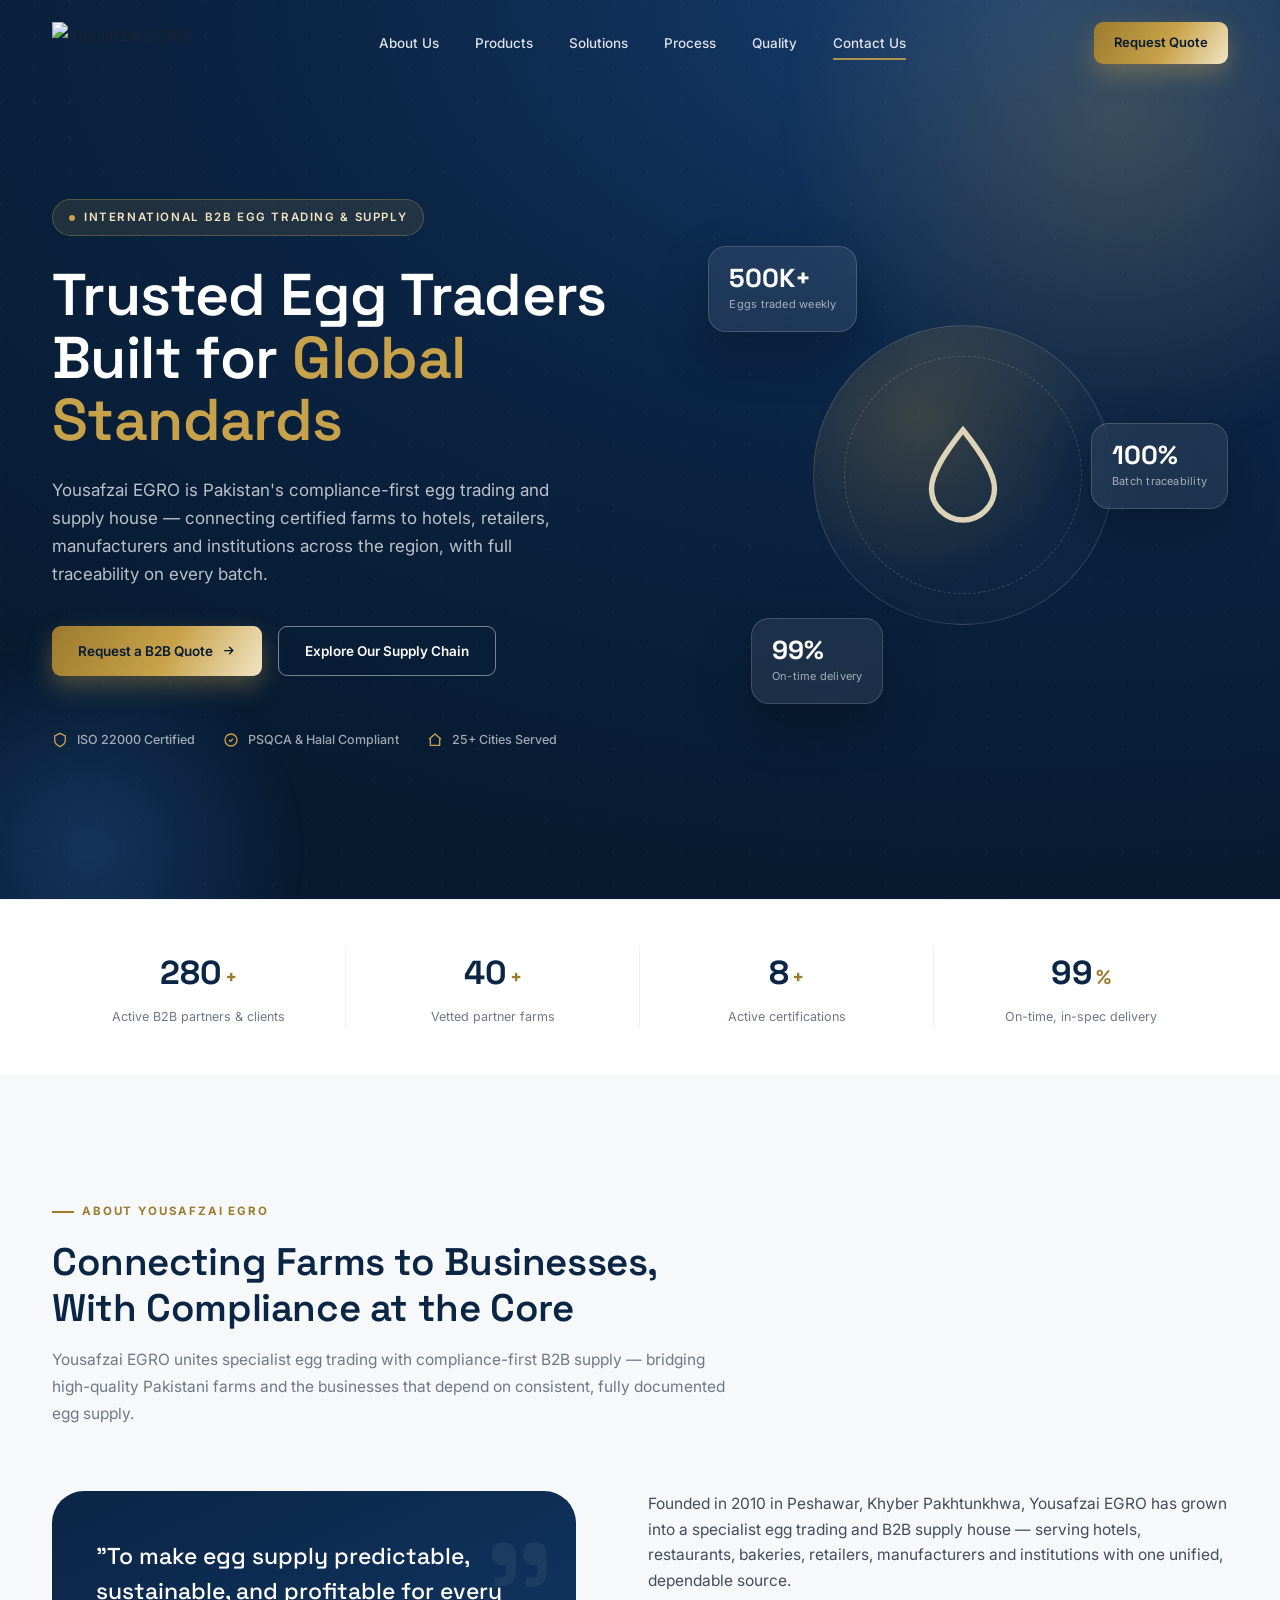
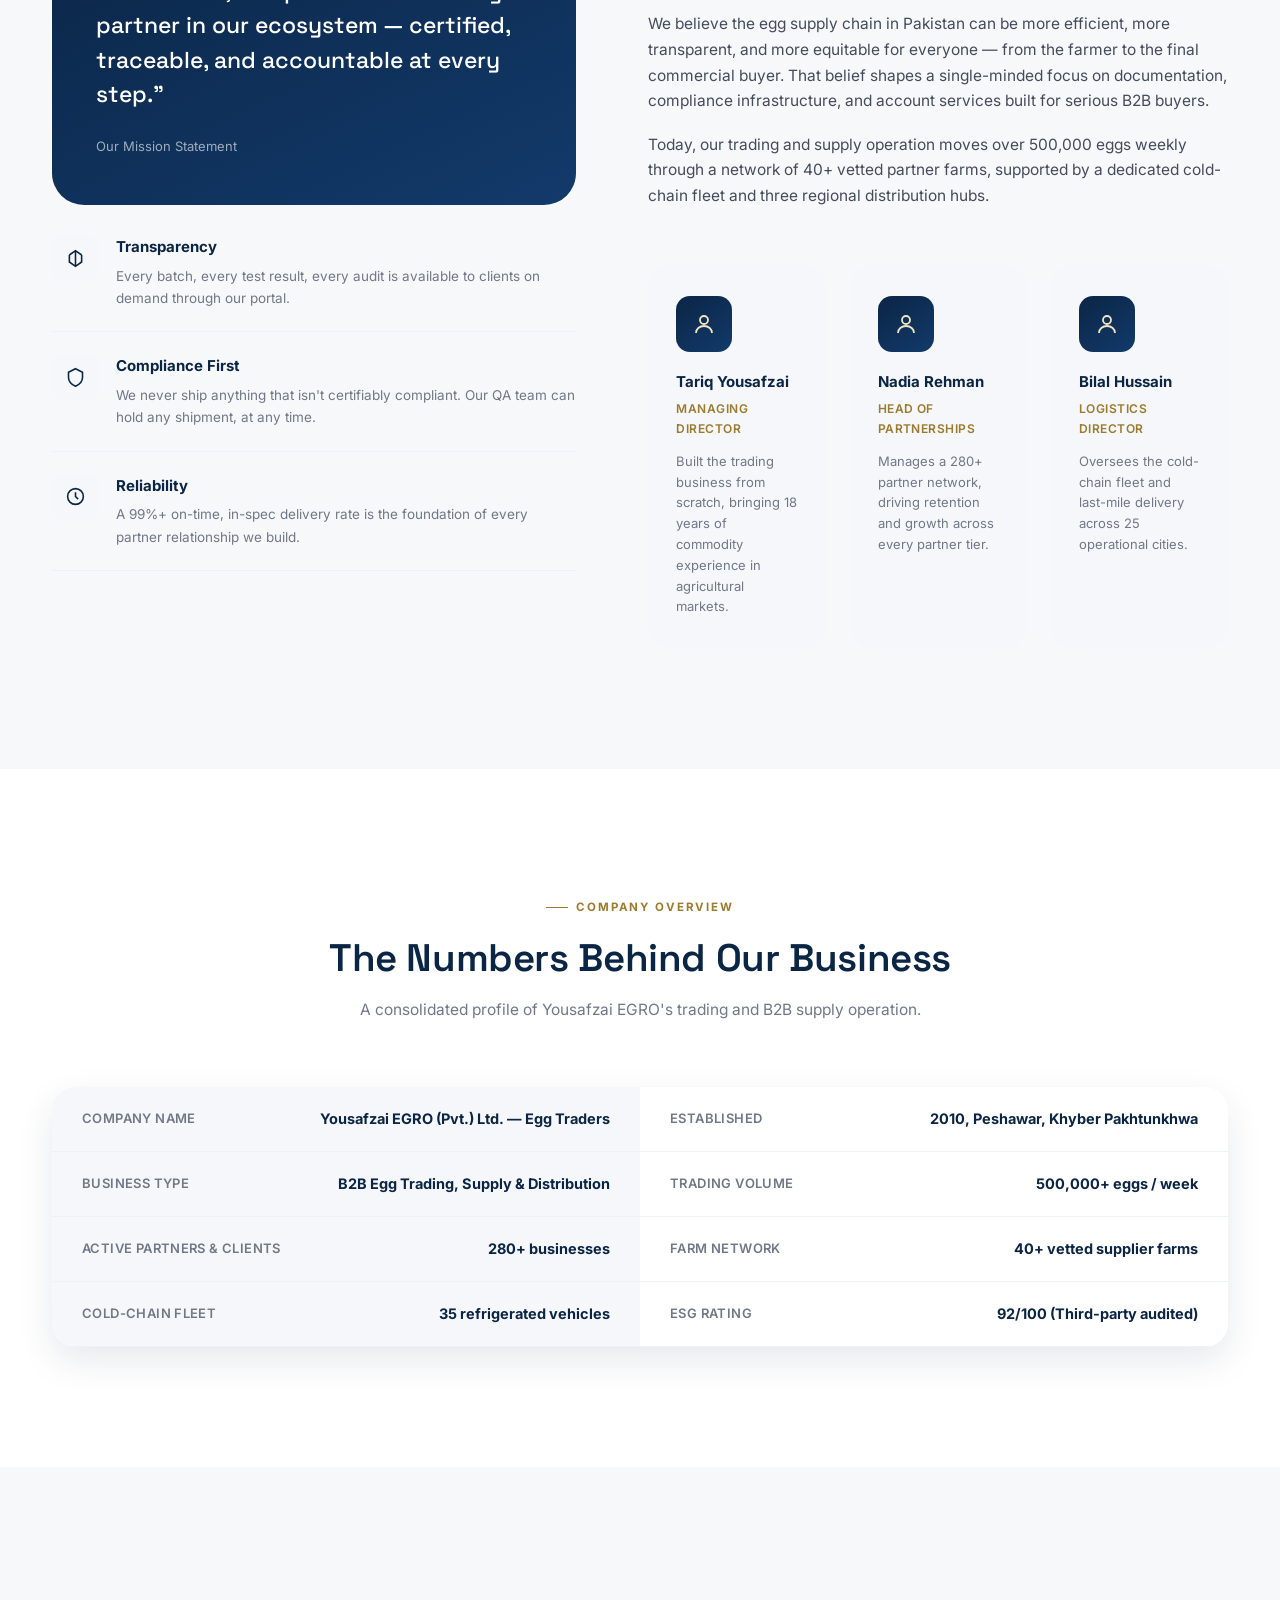
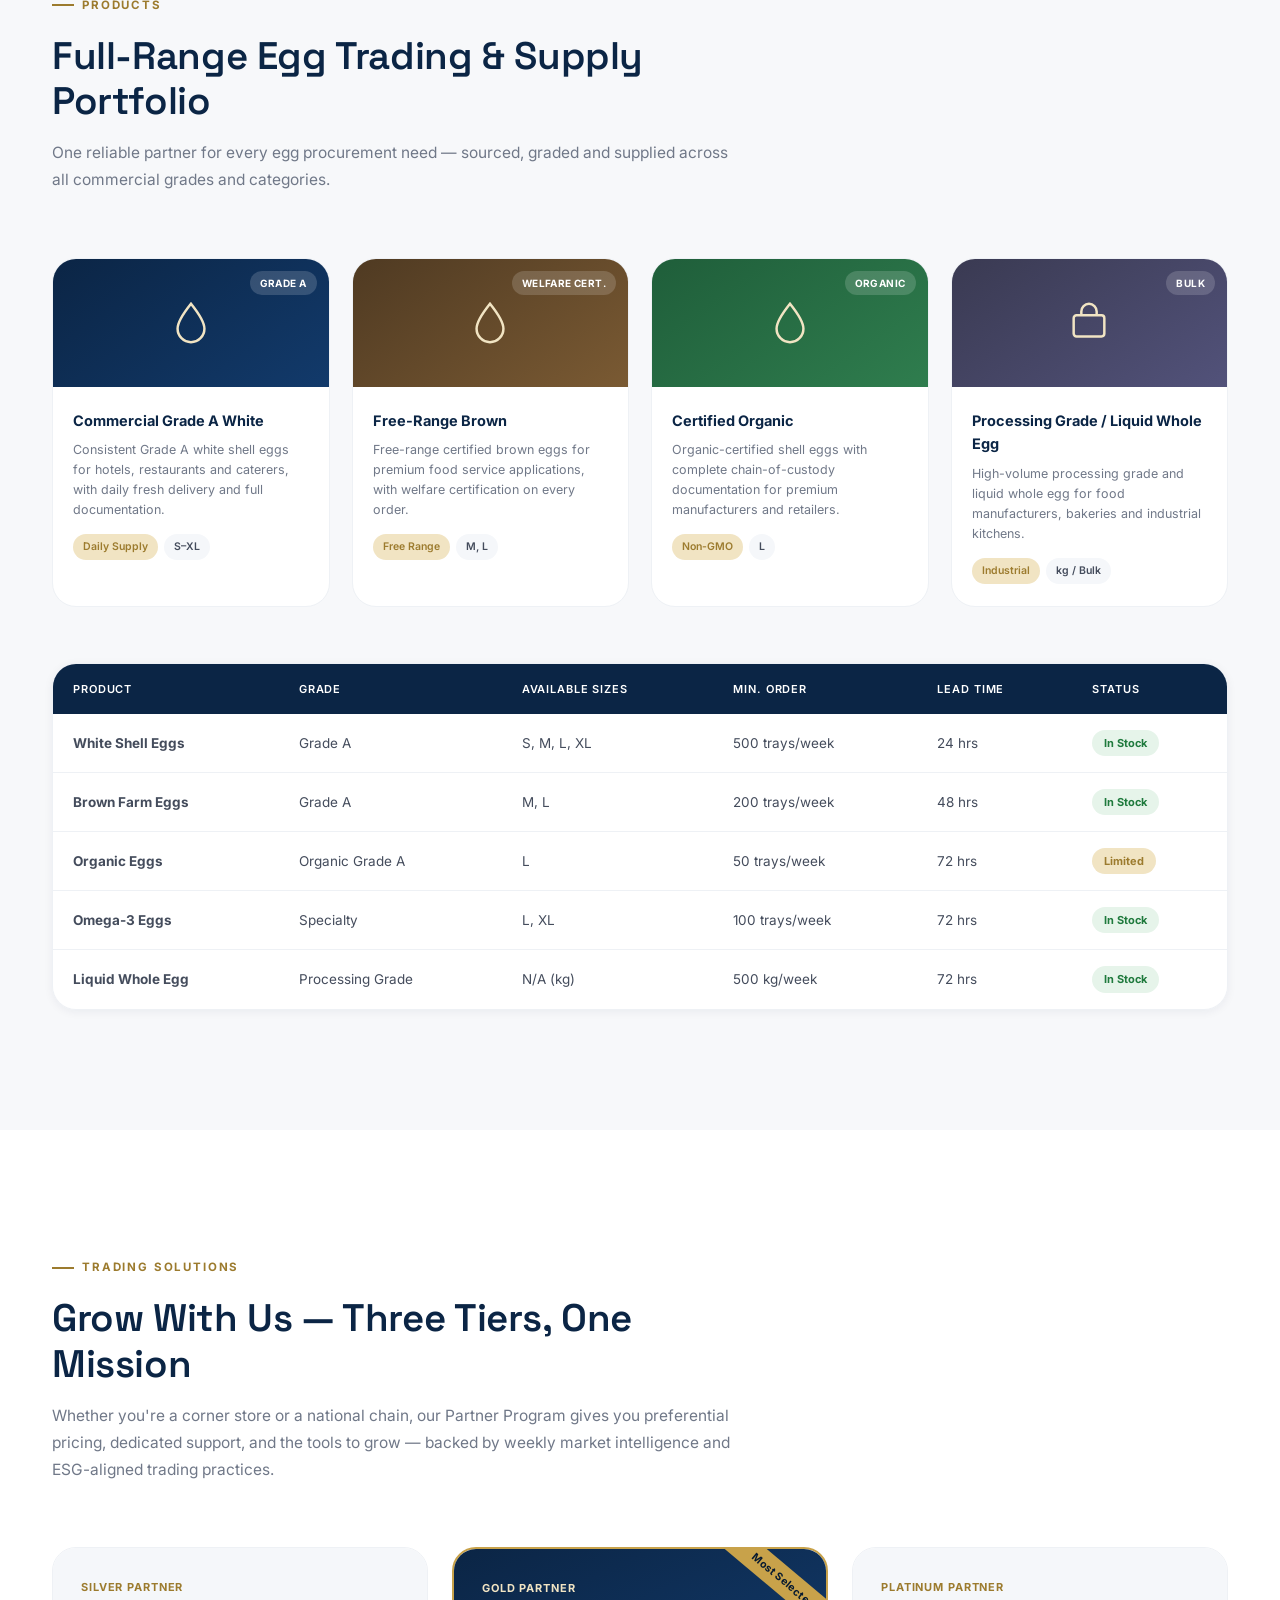
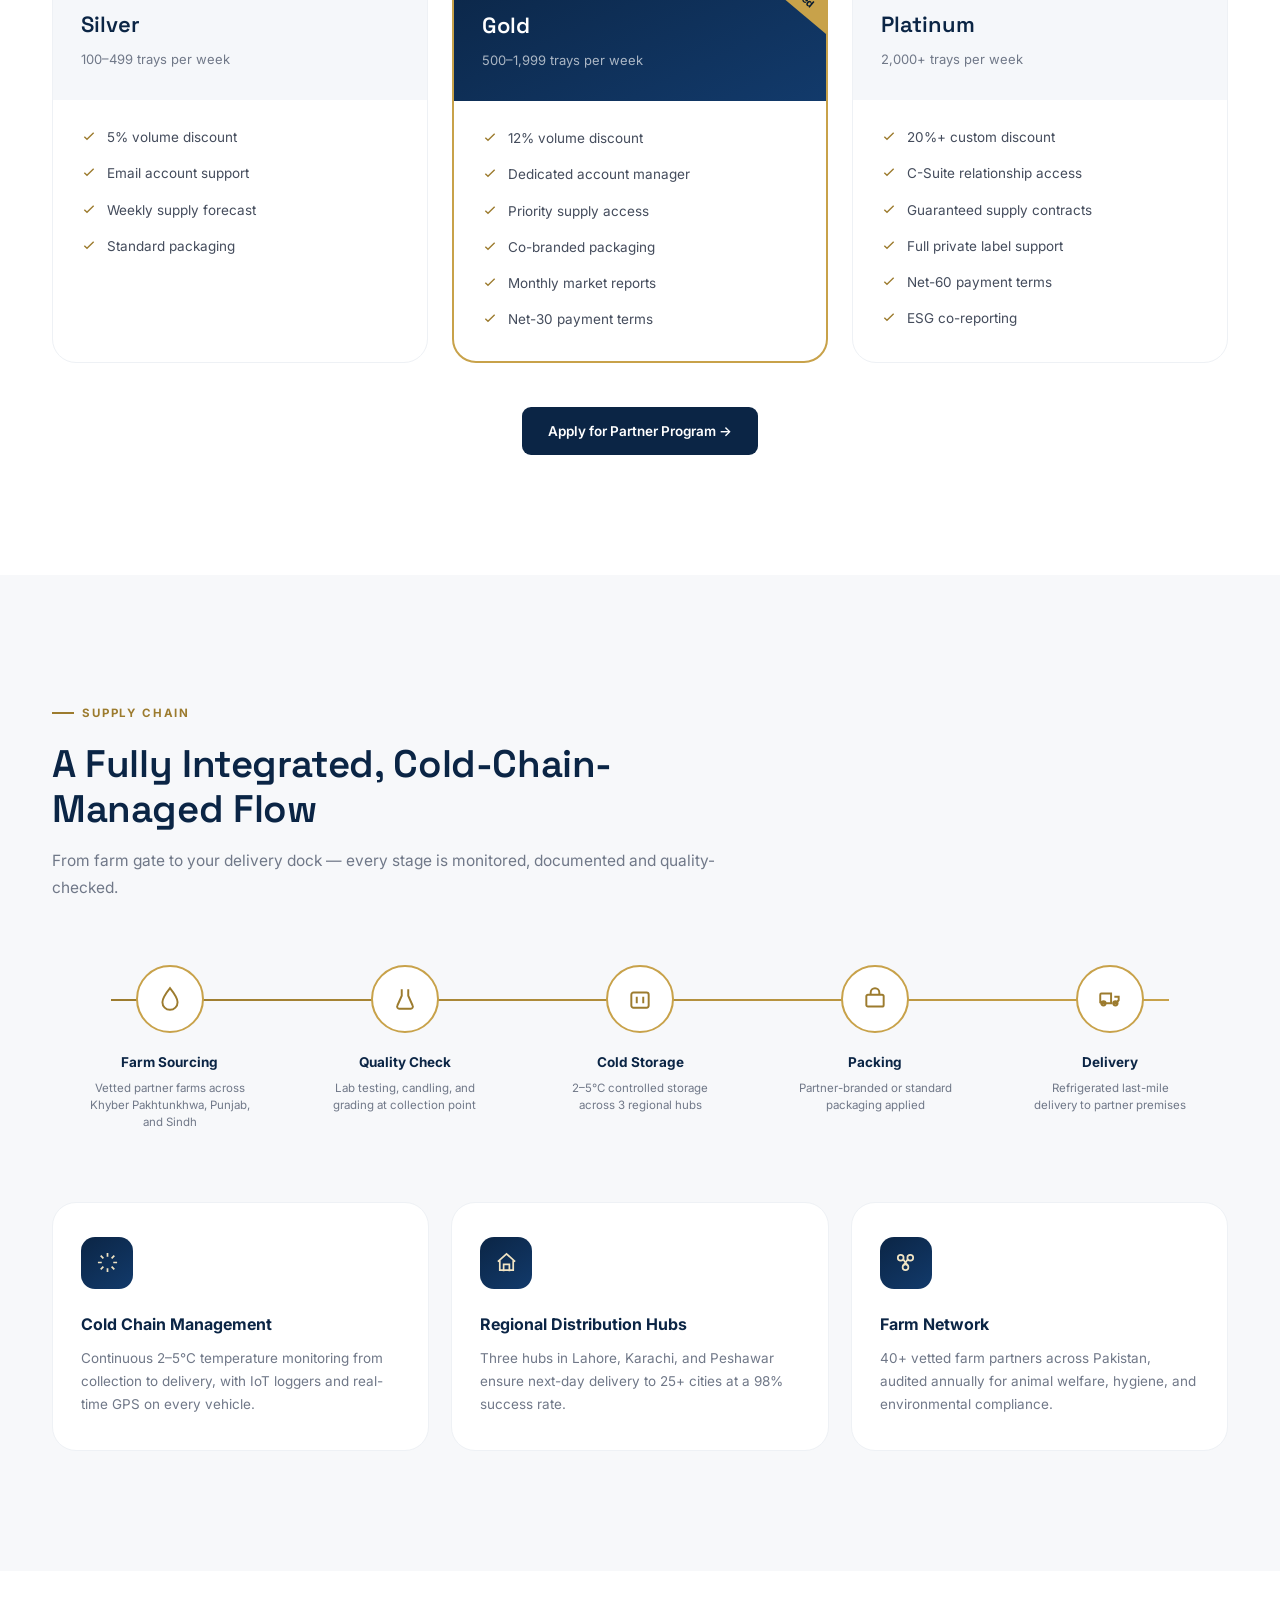
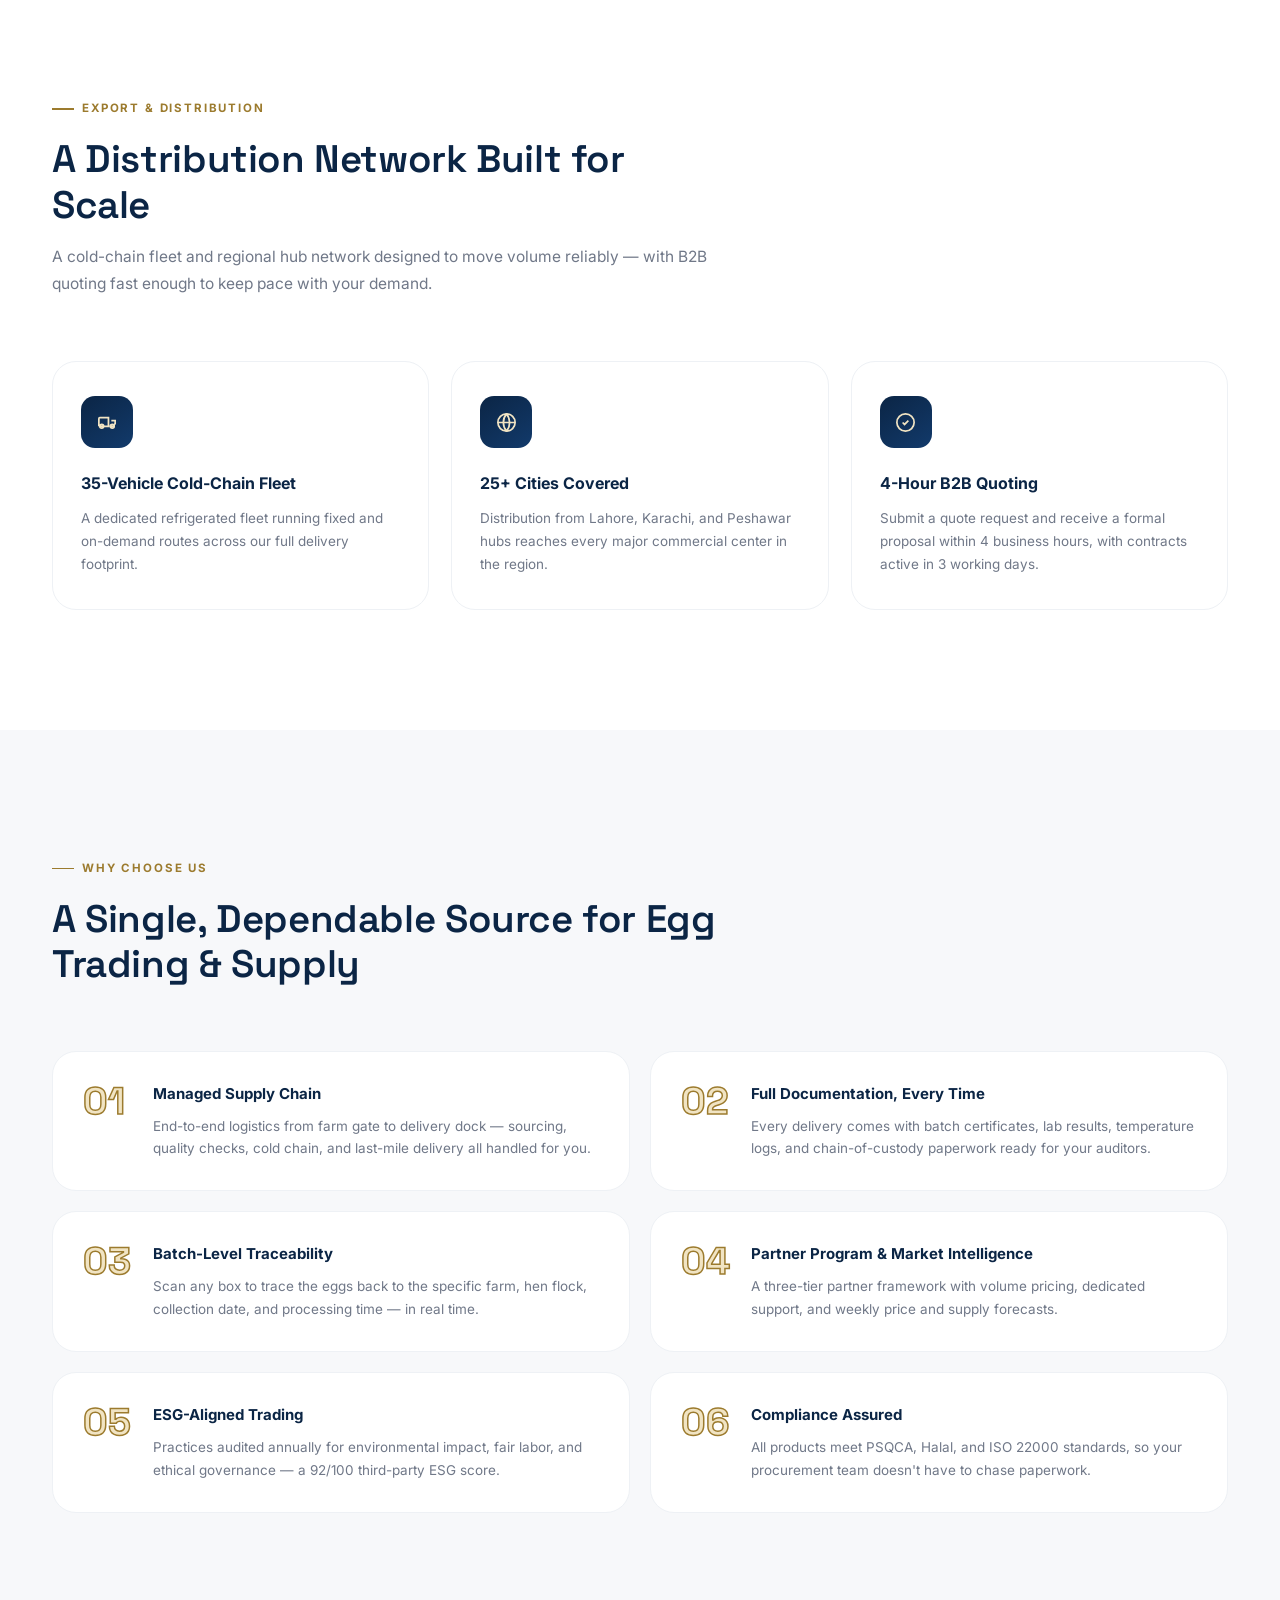
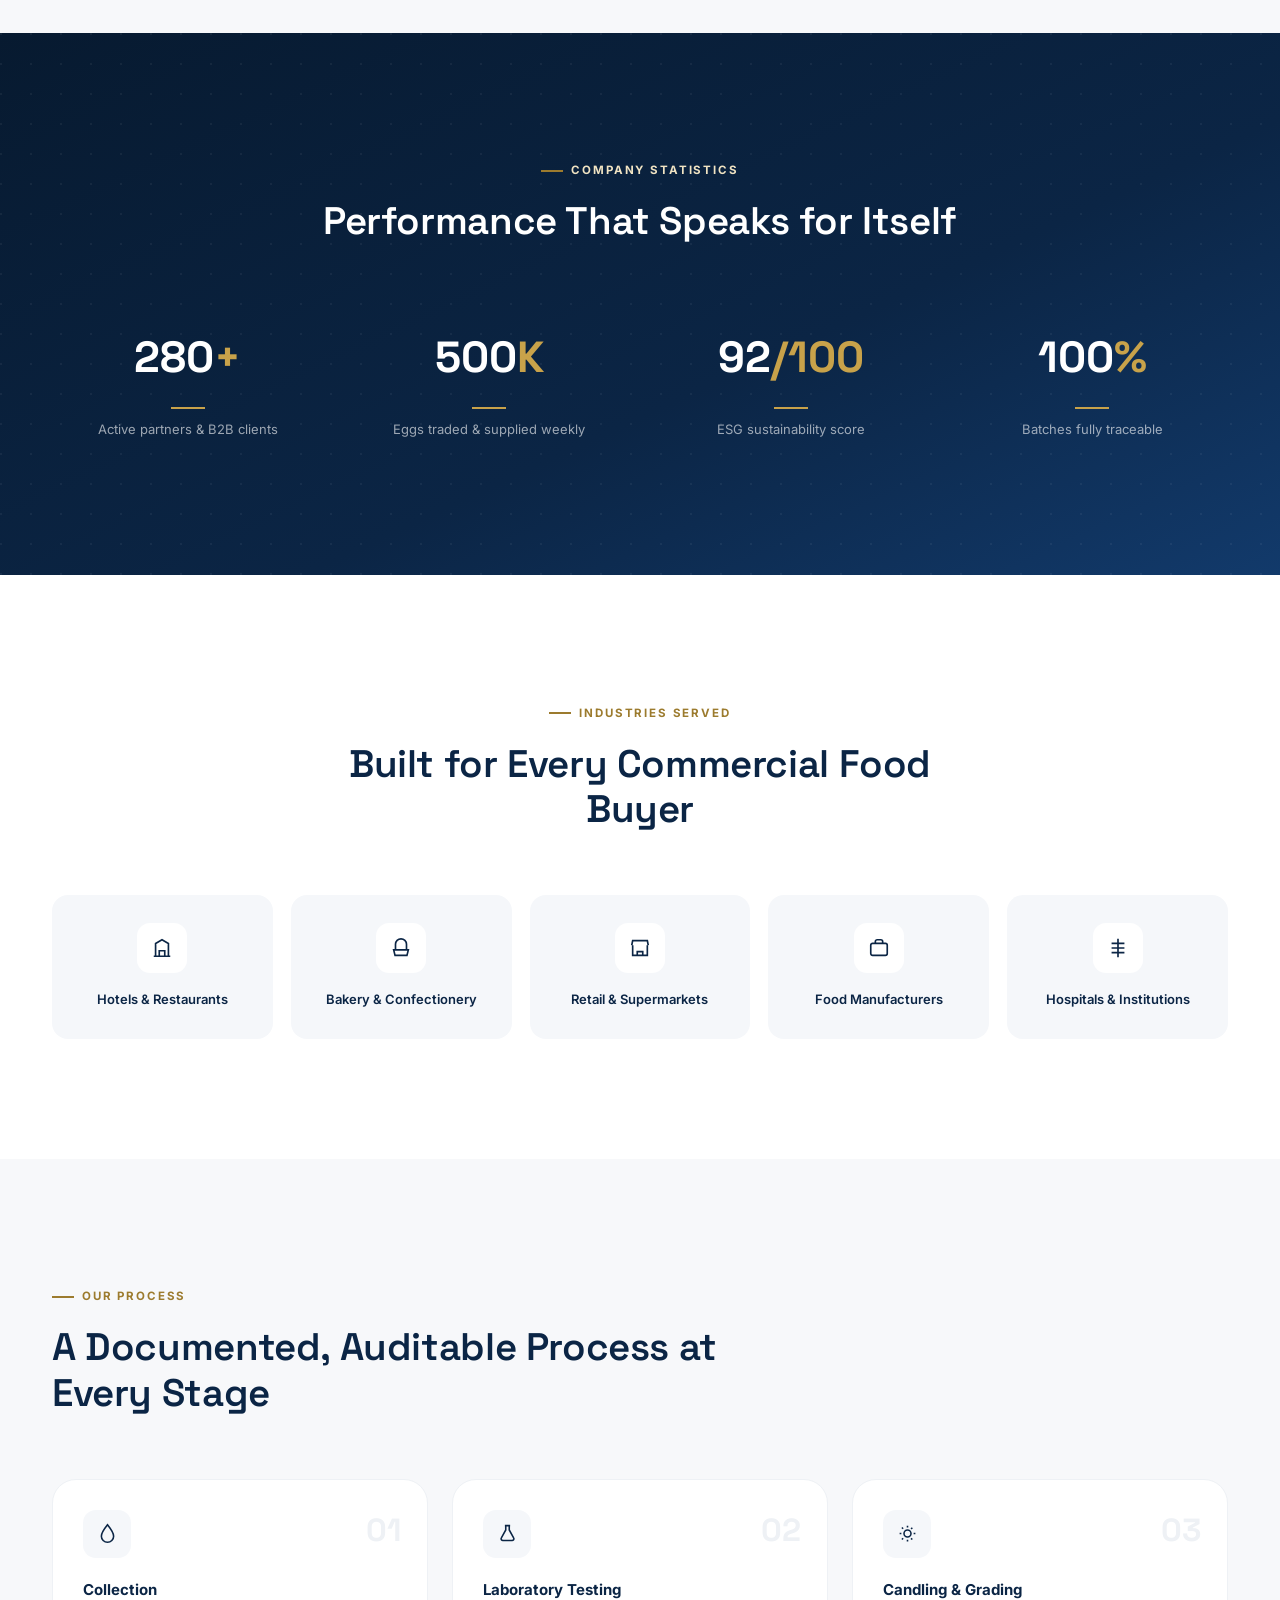
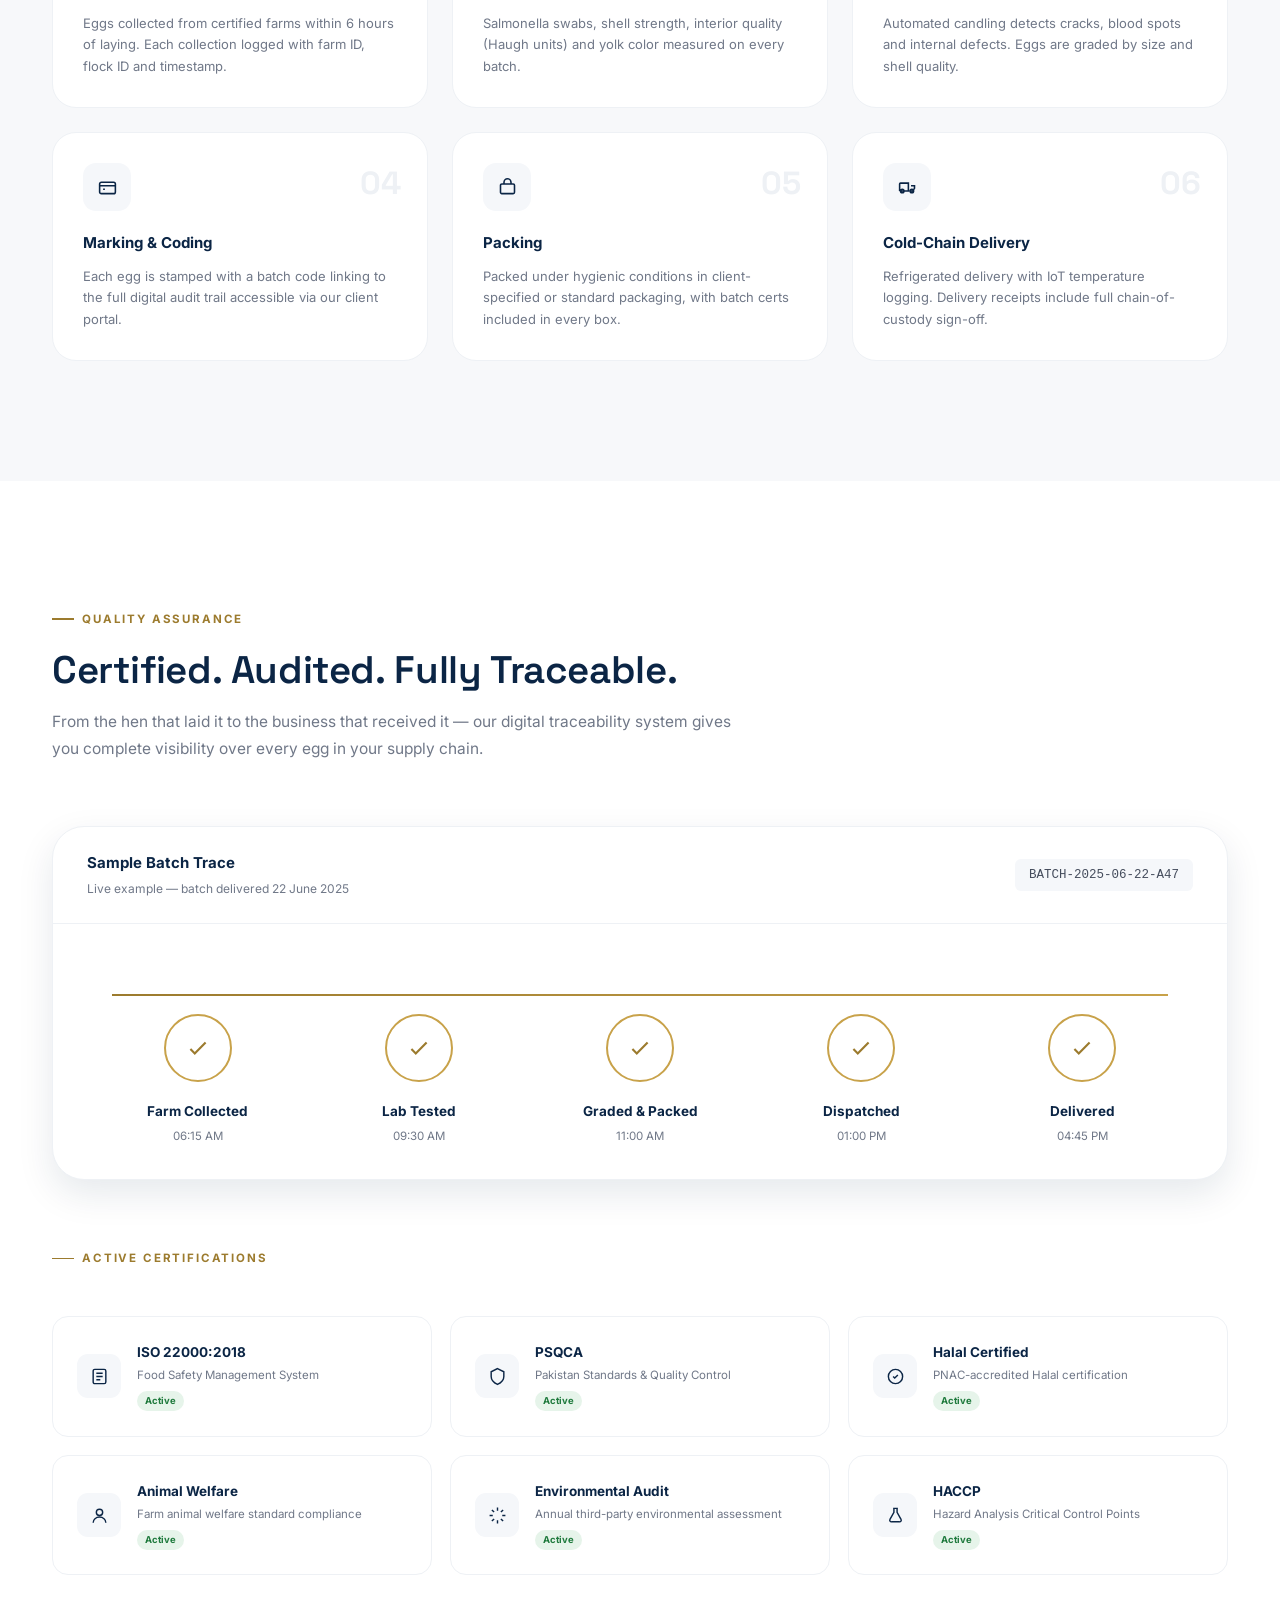
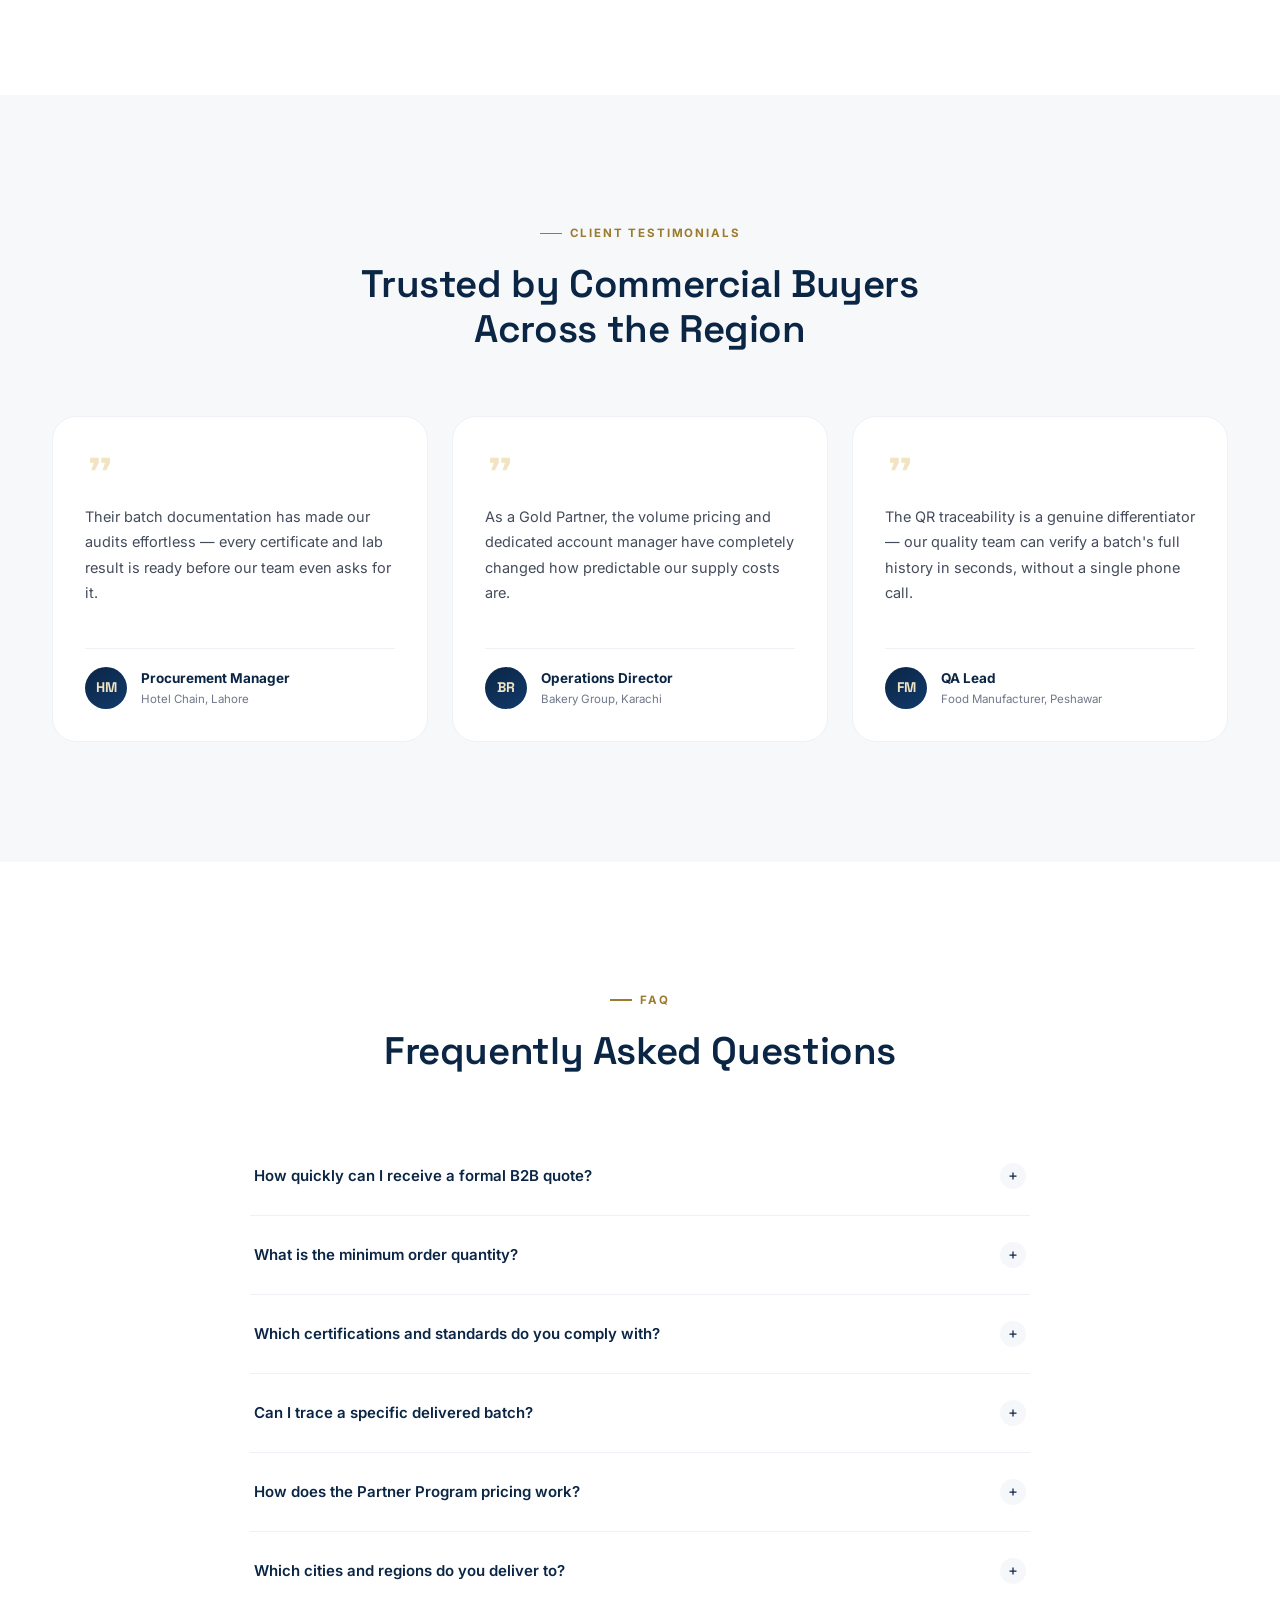
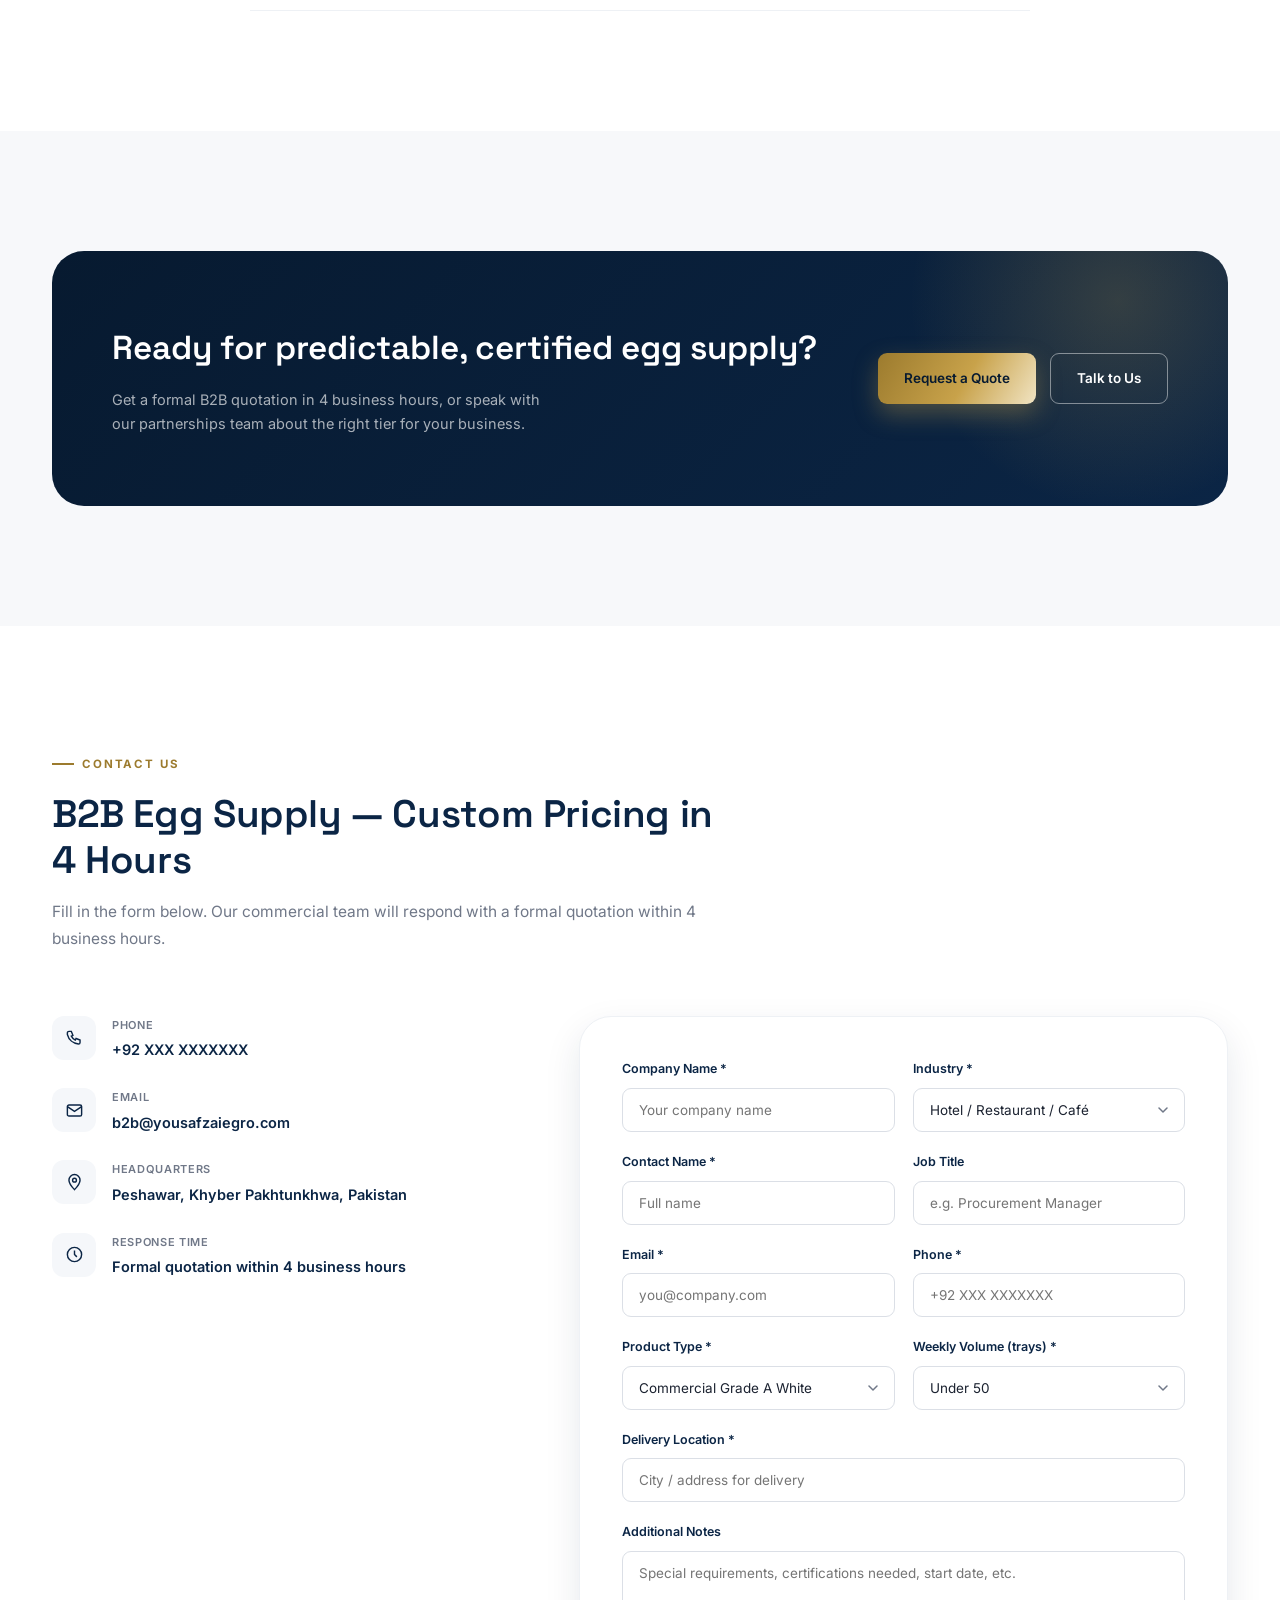
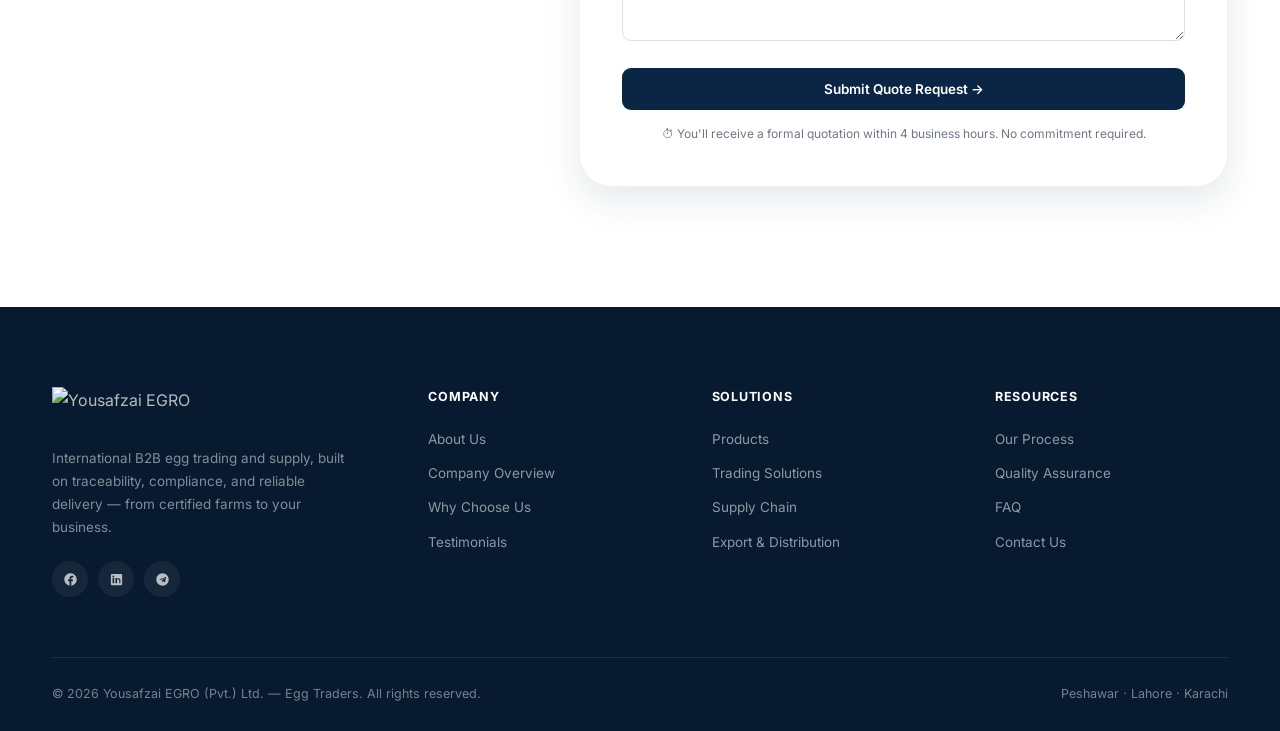
==== commit 40168b08: "fix: grammar and spelling corrections across content, replace inline egg icon with logo.svg" ====
--- a/yousafzai-egro-egg-traders.html
+++ b/yousafzai-egro-egg-traders.html
@@ -419,16 +419,15 @@
 <nav class="nav" id="nav">
   <div class="nav-inner">
     <a href="#home" class="brand">
-      <div class="brand-mark"><svg viewBox="0 0 24 24" fill="none" stroke="#F1E4C3" stroke-width="1.6"><path d="M12 2C8 7 5 11.5 5 15a7 7 0 0014 0c0-3.5-3-8-7-13z"/></svg></div>
-      <div class="brand-text"><span class="brand-name">YOUSAFZAI EGRO</span><span class="brand-sub">Egg Traders</span></div>
+      <img src="src/assets/logo.svg" alt="Yousafzai EGRO" style="height:42px;width:auto">
     </a>
     <div class="nav-links">
-      <a href="#about" class="nav-link">About</a>
+      <a href="#about" class="nav-link">About Us</a>
       <a href="#products" class="nav-link">Products</a>
       <a href="#solutions" class="nav-link">Solutions</a>
       <a href="#process" class="nav-link">Process</a>
       <a href="#quality" class="nav-link">Quality</a>
-      <a href="#contact" class="nav-link">Contact</a>
+      <a href="#contact" class="nav-link">Contact Us</a>
     </div>
     <div class="nav-cta">
       <a href="#contact" class="btn btn-gold btn-sm" data-ripple><span>Request Quote</span></a>
@@ -439,12 +438,12 @@
 
 <!-- mobile menu -->
 <div id="mobileMenu" style="position:fixed;inset:0;background:var(--navy-deep);z-index:480;display:none;flex-direction:column;align-items:center;justify-content:center;gap:30px;">
-  <a href="#about" class="m-link" style="color:#fff;font-size:20px;font-family:var(--font-display)">About</a>
+  <a href="#about" class="m-link" style="color:#fff;font-size:20px;font-family:var(--font-display)">About Us</a>
   <a href="#products" class="m-link" style="color:#fff;font-size:20px;font-family:var(--font-display)">Products</a>
   <a href="#solutions" class="m-link" style="color:#fff;font-size:20px;font-family:var(--font-display)">Solutions</a>
   <a href="#process" class="m-link" style="color:#fff;font-size:20px;font-family:var(--font-display)">Process</a>
   <a href="#quality" class="m-link" style="color:#fff;font-size:20px;font-family:var(--font-display)">Quality</a>
-  <a href="#contact" class="m-link" style="color:#fff;font-size:20px;font-family:var(--font-display)">Contact</a>
+  <a href="#contact" class="m-link" style="color:#fff;font-size:20px;font-family:var(--font-display)">Contact Us</a>
 </div>
 
 <!-- ════════════════ HERO ════════════════ -->
@@ -454,7 +453,7 @@
   <div class="container hero-grid">
     <div>
       <div class="eyebrow"><span class="dot"></span>International B2B Egg Trading & Supply</div>
-      <h1>Trusted Egg Traders,<br>Built for <em>Global Standards</em></h1>
+      <h1>Trusted Egg Traders<br>Built for <em>Global Standards</em></h1>
       <p class="lead">Yousafzai EGRO is Pakistan's compliance-first egg trading and supply house — connecting certified farms to hotels, retailers, manufacturers and institutions across the region, with full traceability on every batch.</p>
       <div class="hero-actions">
         <a href="#contact" class="btn btn-gold" data-ripple><span>Request a B2B Quote
@@ -551,7 +550,7 @@
     </div>
     <div class="overview-wrap reveal">
       <div class="overview-row"><span class="ov-label">Company Name</span><span class="ov-val">Yousafzai EGRO (Pvt.) Ltd. — Egg Traders</span></div>
-      <div class="overview-row"><span class="ov-label">Established</span><span class="ov-val">2010, Peshawar, KPK</span></div>
+      <div class="overview-row"><span class="ov-label">Established</span><span class="ov-val">2010, Peshawar, Khyber Pakhtunkhwa</span></div>
       <div class="overview-row"><span class="ov-label">Business Type</span><span class="ov-val">B2B Egg Trading, Supply & Distribution</span></div>
       <div class="overview-row"><span class="ov-label">Trading Volume</span><span class="ov-val">500,000+ eggs / week</span></div>
       <div class="overview-row"><span class="ov-label">Active Partners & Clients</span><span class="ov-val">280+ businesses</span></div>
@@ -675,7 +674,7 @@
     </div>
     <div class="flow-wrap reveal" id="flowWrap">
       <div class="flow-line"><div class="fill" id="flowFill"></div></div>
-      <div class="flow-step"><div class="flow-dot"><svg viewBox="0 0 24 24" fill="none" stroke="currentColor" stroke-width="1.8"><path d="M12 2C8 7 5 11.5 5 15a7 7 0 0014 0c0-3.5-3-8-7-13z"/></svg></div><div class="flow-title">Farm Sourcing</div><div class="flow-desc">Vetted partner farms across KPK, Punjab and Sindh</div></div>
+      <div class="flow-step"><div class="flow-dot"><svg viewBox="0 0 24 24" fill="none" stroke="currentColor" stroke-width="1.8"><path d="M12 2C8 7 5 11.5 5 15a7 7 0 0014 0c0-3.5-3-8-7-13z"/></svg></div><div class="flow-title">Farm Sourcing</div><div class="flow-desc">Vetted partner farms across Khyber Pakhtunkhwa, Punjab, and Sindh</div></div>
       <div class="flow-step"><div class="flow-dot"><svg viewBox="0 0 24 24" fill="none" stroke="currentColor" stroke-width="1.8"><path d="M9 3v6l-4 9a2 2 0 002 3h10a2 2 0 002-3l-4-9V3"/></svg></div><div class="flow-title">Quality Check</div><div class="flow-desc">Lab testing, candling, and grading at collection point</div></div>
       <div class="flow-step"><div class="flow-dot"><svg viewBox="0 0 24 24" fill="none" stroke="currentColor" stroke-width="1.8"><rect x="4" y="6" width="16" height="14" rx="2"/><path d="M9 10v6M15 10v6"/></svg></div><div class="flow-title">Cold Storage</div><div class="flow-desc">2–5°C controlled storage across 3 regional hubs</div></div>
       <div class="flow-step"><div class="flow-dot"><svg viewBox="0 0 24 24" fill="none" stroke="currentColor" stroke-width="1.8"><rect x="4" y="8" width="16" height="11" rx="1.5"/><path d="M8 8V6a4 4 0 018 0v2"/></svg></div><div class="flow-title">Packing</div><div class="flow-desc">Partner-branded or standard packaging applied</div></div>
@@ -691,7 +690,7 @@
       <div class="feature-card">
         <div class="f-icon"><svg viewBox="0 0 24 24" fill="none" stroke="currentColor" stroke-width="1.8"><path d="M3 11l9-8 9 8M5 10v10h14V10M9 21V14h6v7"/></svg></div>
         <div class="f-title">Regional Distribution Hubs</div>
-        <div class="f-body">Three hubs in Lahore, Karachi and Peshawar ensure next-day delivery to 25+ cities at a 98% success rate.</div>
+        <div class="f-body">Three hubs in Lahore, Karachi, and Peshawar ensure next-day delivery to 25+ cities at a 98% success rate.</div>
       </div>
       <div class="feature-card">
         <div class="f-icon"><svg viewBox="0 0 24 24" fill="none" stroke="currentColor" stroke-width="1.8"><circle cx="7" cy="7" r="3"/><circle cx="17" cy="7" r="3"/><circle cx="12" cy="17" r="3"/><path d="M9.5 8.5L14.5 15.5M14.5 8.5L9.5 15.5"/></svg></div>
@@ -719,7 +718,7 @@
       <div class="feature-card">
         <div class="f-icon"><svg viewBox="0 0 24 24" fill="none" stroke="currentColor" stroke-width="1.8"><circle cx="12" cy="12" r="9"/><path d="M3 12h18M12 3a14 14 0 010 18M12 3a14 14 0 000 18"/></svg></div>
         <div class="f-title">25+ Cities Covered</div>
-        <div class="f-body">Distribution from Lahore, Karachi and Peshawar hubs reaches every major commercial centre in the region.</div>
+        <div class="f-body">Distribution from Lahore, Karachi, and Peshawar hubs reaches every major commercial center in the region.</div>
       </div>
       <div class="feature-card">
         <div class="f-icon"><svg viewBox="0 0 24 24" fill="none" stroke="currentColor" stroke-width="1.8"><path d="M9 12l2 2 4-4M21 12a9 9 0 11-18 0 9 9 0 0118 0z"/></svg></div>
@@ -740,9 +739,9 @@
     <div class="why-grid reveal-stagger">
       <div class="why-card"><div class="why-num">01</div><div><div class="why-title">Managed Supply Chain</div><div class="why-body">End-to-end logistics from farm gate to delivery dock — sourcing, quality checks, cold chain, and last-mile delivery all handled for you.</div></div></div>
       <div class="why-card"><div class="why-num">02</div><div><div class="why-title">Full Documentation, Every Time</div><div class="why-body">Every delivery comes with batch certificates, lab results, temperature logs, and chain-of-custody paperwork ready for your auditors.</div></div></div>
-      <div class="why-card"><div class="why-num">03</div><div><div class="why-title">Batch-Level Traceability</div><div class="why-body">Scan any box to trace the egg back to the specific farm, hen flock, collection date and processing time — in real time.</div></div></div>
+      <div class="why-card"><div class="why-num">03</div><div><div class="why-title">Batch-Level Traceability</div><div class="why-body">Scan any box to trace the eggs back to the specific farm, hen flock, collection date, and processing time — in real time.</div></div></div>
       <div class="why-card"><div class="why-num">04</div><div><div class="why-title">Partner Program & Market Intelligence</div><div class="why-body">A three-tier partner framework with volume pricing, dedicated support, and weekly price and supply forecasts.</div></div></div>
-      <div class="why-card"><div class="why-num">05</div><div><div class="why-title">ESG-Aligned Trading</div><div class="why-body">Practices audited annually for environmental impact, fair labour, and ethical governance — a 92/100 third-party ESG score.</div></div></div>
+      <div class="why-card"><div class="why-num">05</div><div><div class="why-title">ESG-Aligned Trading</div><div class="why-body">Practices audited annually for environmental impact, fair labor, and ethical governance — a 92/100 third-party ESG score.</div></div></div>
       <div class="why-card"><div class="why-num">06</div><div><div class="why-title">Compliance Assured</div><div class="why-body">All products meet PSQCA, Halal, and ISO 22000 standards, so your procurement team doesn't have to chase paperwork.</div></div></div>
     </div>
   </div>
@@ -790,7 +789,7 @@
     </div>
     <div class="process-grid reveal-stagger">
       <div class="proc-card"><div class="proc-num">01</div><div class="proc-icon"><svg viewBox="0 0 24 24" fill="none" stroke="currentColor" stroke-width="1.8"><path d="M12 2C8 7 5 11.5 5 15a7 7 0 0014 0c0-3.5-3-8-7-13z"/></svg></div><div class="proc-title">Collection</div><div class="proc-body">Eggs collected from certified farms within 6 hours of laying. Each collection logged with farm ID, flock ID and timestamp.</div></div>
-      <div class="proc-card"><div class="proc-num">02</div><div class="proc-icon"><svg viewBox="0 0 24 24" fill="none" stroke="currentColor" stroke-width="1.8"><path d="M9 3h6M10 3v5l-5 9a2 2 0 002 3h10a2 2 0 002-3l-5-9V3"/></svg></div><div class="proc-title">Laboratory Testing</div><div class="proc-body">Salmonella swabs, shell strength, interior quality (Haugh units) and yolk colour measured on every batch.</div></div>
+      <div class="proc-card"><div class="proc-num">02</div><div class="proc-icon"><svg viewBox="0 0 24 24" fill="none" stroke="currentColor" stroke-width="1.8"><path d="M9 3h6M10 3v5l-5 9a2 2 0 002 3h10a2 2 0 002-3l-5-9V3"/></svg></div><div class="proc-title">Laboratory Testing</div><div class="proc-body">Salmonella swabs, shell strength, interior quality (Haugh units) and yolk color measured on every batch.</div></div>
       <div class="proc-card"><div class="proc-num">03</div><div class="proc-icon"><svg viewBox="0 0 24 24" fill="none" stroke="currentColor" stroke-width="1.8"><path d="M12 3v2m0 14v2m9-9h-2M5 12H3m14.5-6.5l-1.4 1.4M7 17.5l-1.4 1.4m11.9 0L16 17.5M7 6.5L5.6 5.1"/><circle cx="12" cy="12" r="4"/></svg></div><div class="proc-title">Candling & Grading</div><div class="proc-body">Automated candling detects cracks, blood spots and internal defects. Eggs are graded by size and shell quality.</div></div>
       <div class="proc-card"><div class="proc-num">04</div><div class="proc-icon"><svg viewBox="0 0 24 24" fill="none" stroke="currentColor" stroke-width="1.8"><rect x="3" y="6" width="18" height="13" rx="2"/><path d="M3 10h18M7 14h2"/></svg></div><div class="proc-title">Marking & Coding</div><div class="proc-body">Each egg is stamped with a batch code linking to the full digital audit trail accessible via our client portal.</div></div>
       <div class="proc-card"><div class="proc-num">05</div><div class="proc-icon"><svg viewBox="0 0 24 24" fill="none" stroke="currentColor" stroke-width="1.8"><rect x="4" y="8" width="16" height="11" rx="1.5"/><path d="M8 8V6a4 4 0 018 0v2"/></svg></div><div class="proc-title">Packing</div><div class="proc-body">Packed under hygienic conditions in client-specified or standard packaging, with batch certs included in every box.</div></div>
@@ -894,7 +893,7 @@
       </div>
       <div class="faq-item">
         <div class="faq-q">Which cities and regions do you deliver to?<div class="plus"><svg viewBox="0 0 24 24" fill="none" stroke="currentColor" stroke-width="2.5"><path d="M12 5v14M5 12h14"/></svg></div></div>
-        <div class="faq-a"><div class="faq-a-inner">Our distribution hubs in Lahore, Karachi and Peshawar serve 25+ cities directly, with next-day delivery at a 98% success rate.</div></div>
+        <div class="faq-a"><div class="faq-a-inner">Our distribution hubs in Lahore, Karachi, and Peshawar serve 25+ cities directly, with next-day delivery at a 98% success rate.</div></div>
       </div>
     </div>
   </div>
@@ -920,7 +919,7 @@
 <section class="section-alt" id="contact">
   <div class="container">
     <div class="sec-head reveal">
-      <div class="tag-eyebrow">Contact</div>
+      <div class="tag-eyebrow">Contact Us</div>
       <h2 class="sec-title">B2B Egg Supply — Custom Pricing in 4 Hours</h2>
       <p class="sec-sub">Fill in the form below. Our commercial team will respond with a formal quotation within 4 business hours.</p>
     </div>
@@ -969,8 +968,7 @@
     <div class="footer-grid">
       <div class="footer-brand">
         <div class="brand">
-          <div class="brand-mark"><svg viewBox="0 0 24 24" fill="none" stroke="#F1E4C3" stroke-width="1.6"><path d="M12 2C8 7 5 11.5 5 15a7 7 0 0014 0c0-3.5-3-8-7-13z"/></svg></div>
-          <div class="brand-text"><span class="brand-name">YOUSAFZAI EGRO</span><span class="brand-sub">Egg Traders</span></div>
+          <img src="src/assets/logo.svg" alt="Yousafzai EGRO" style="height:42px;width:auto">
         </div>
         <p class="footer-desc">International B2B egg trading and supply, built on traceability, compliance, and reliable delivery — from certified farms to your business.</p>
         <div class="social-row">
@@ -989,7 +987,7 @@
       </div>
       <div class="footer-col">
         <div class="footer-col-title">Resources</div>
-        <a href="#process">Our Process</a><a href="#quality">Quality Assurance</a><a href="#faq">FAQ</a><a href="#contact">Contact</a>
+        <a href="#process">Our Process</a><a href="#quality">Quality Assurance</a><a href="#faq">FAQ</a><a href="#contact">Contact Us</a>
       </div>
     </div>
     <div class="footer-bottom">
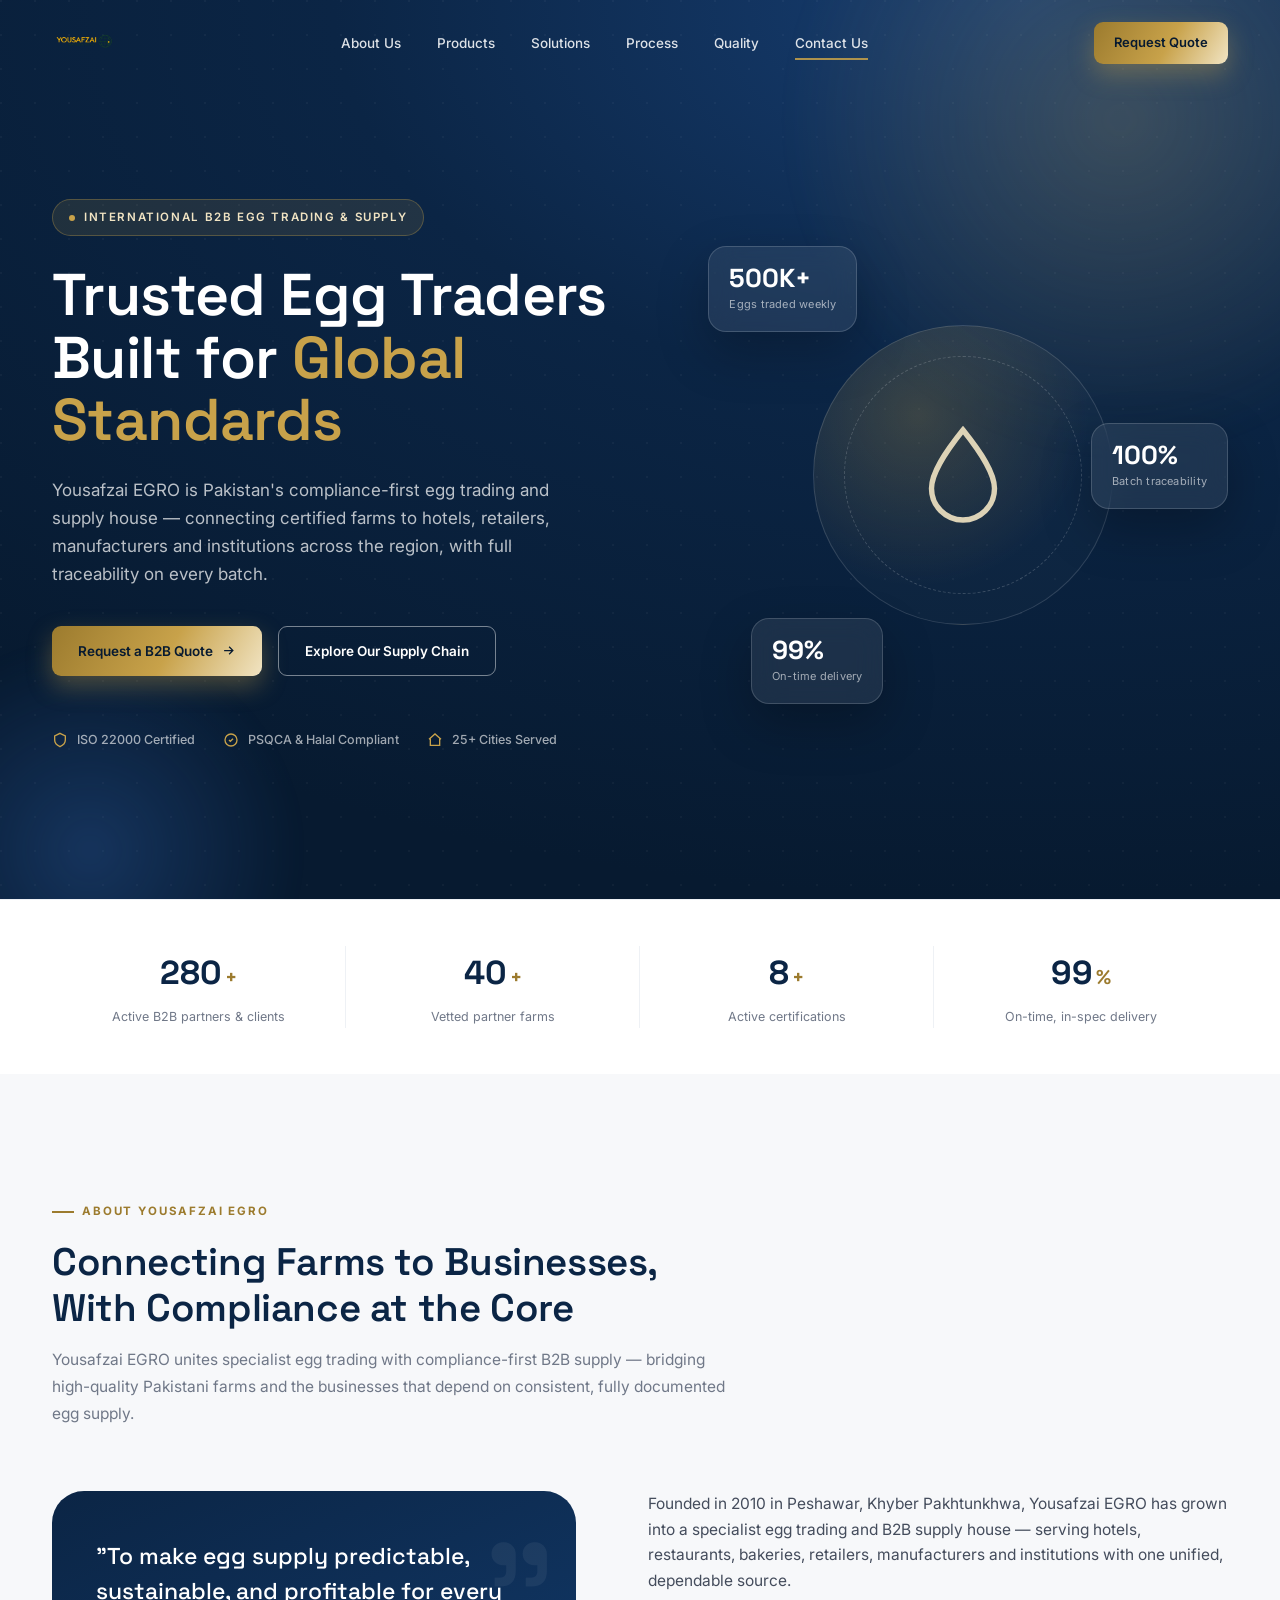
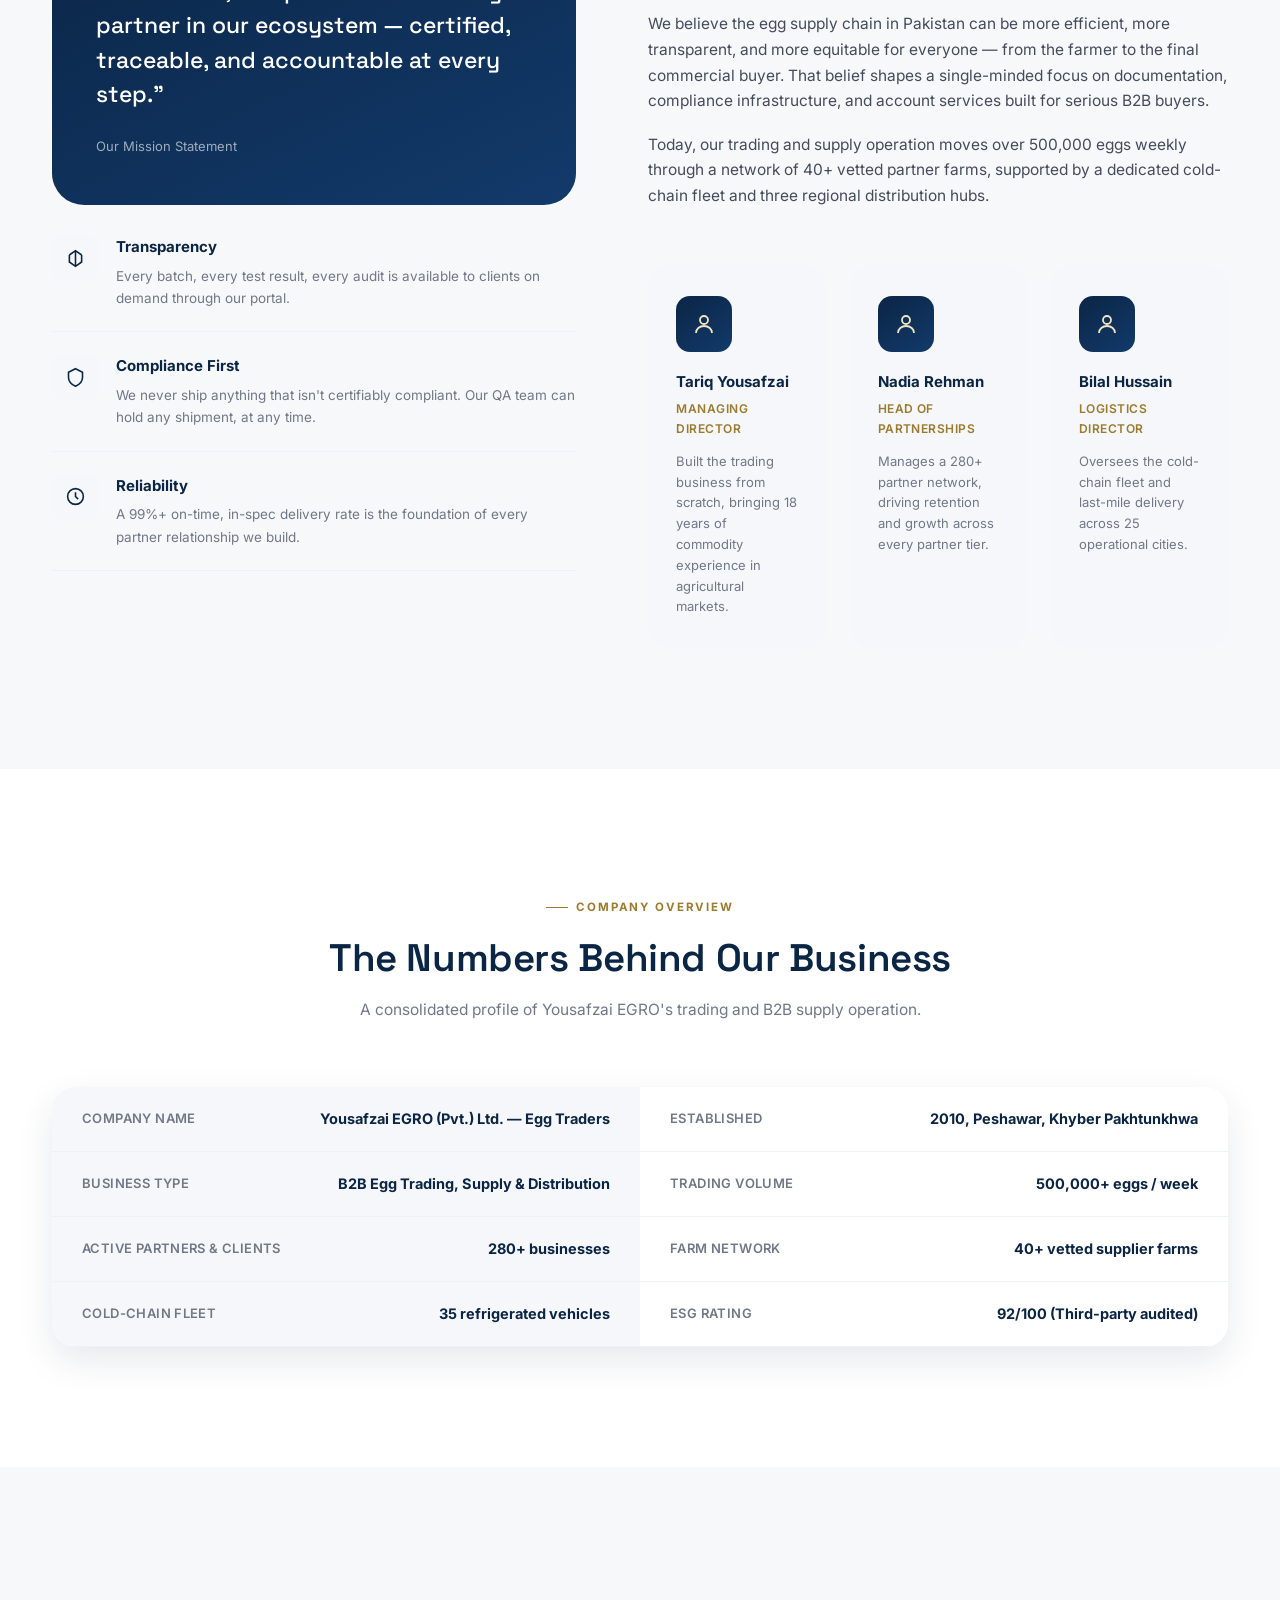
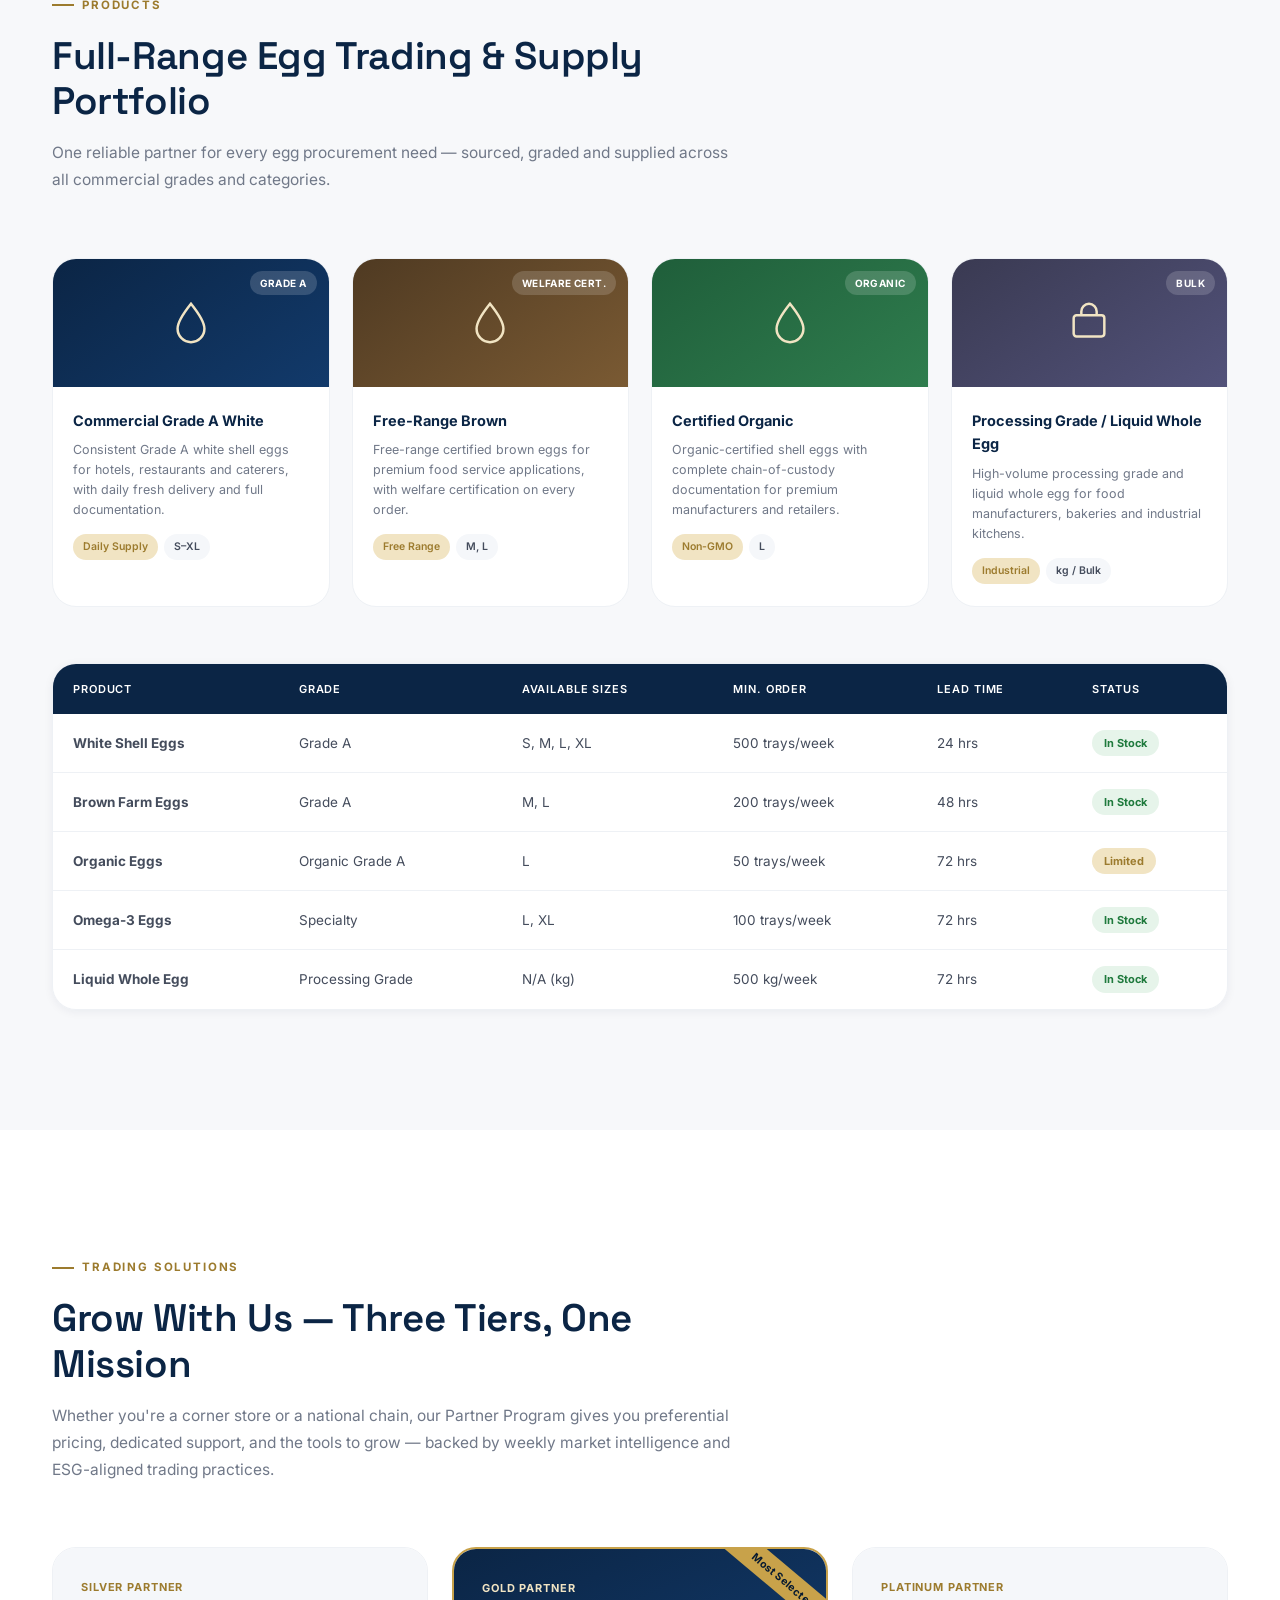
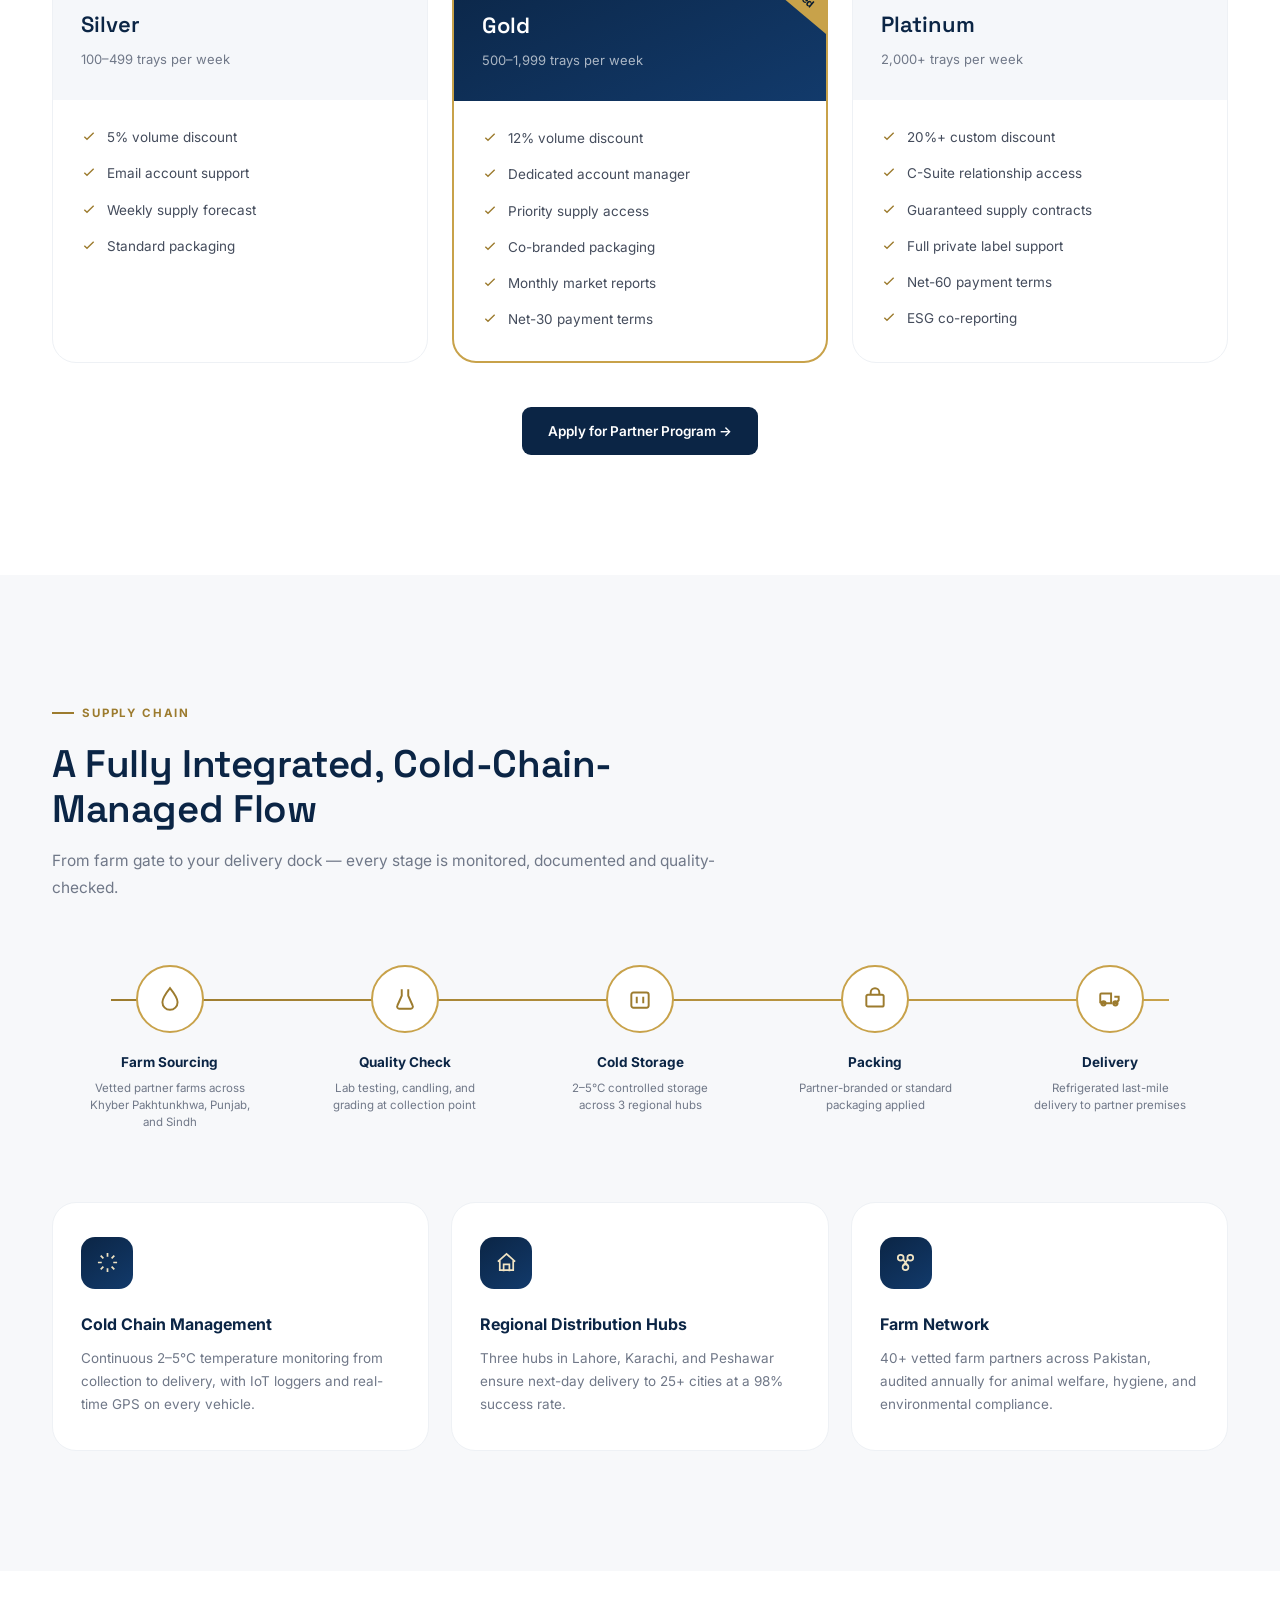
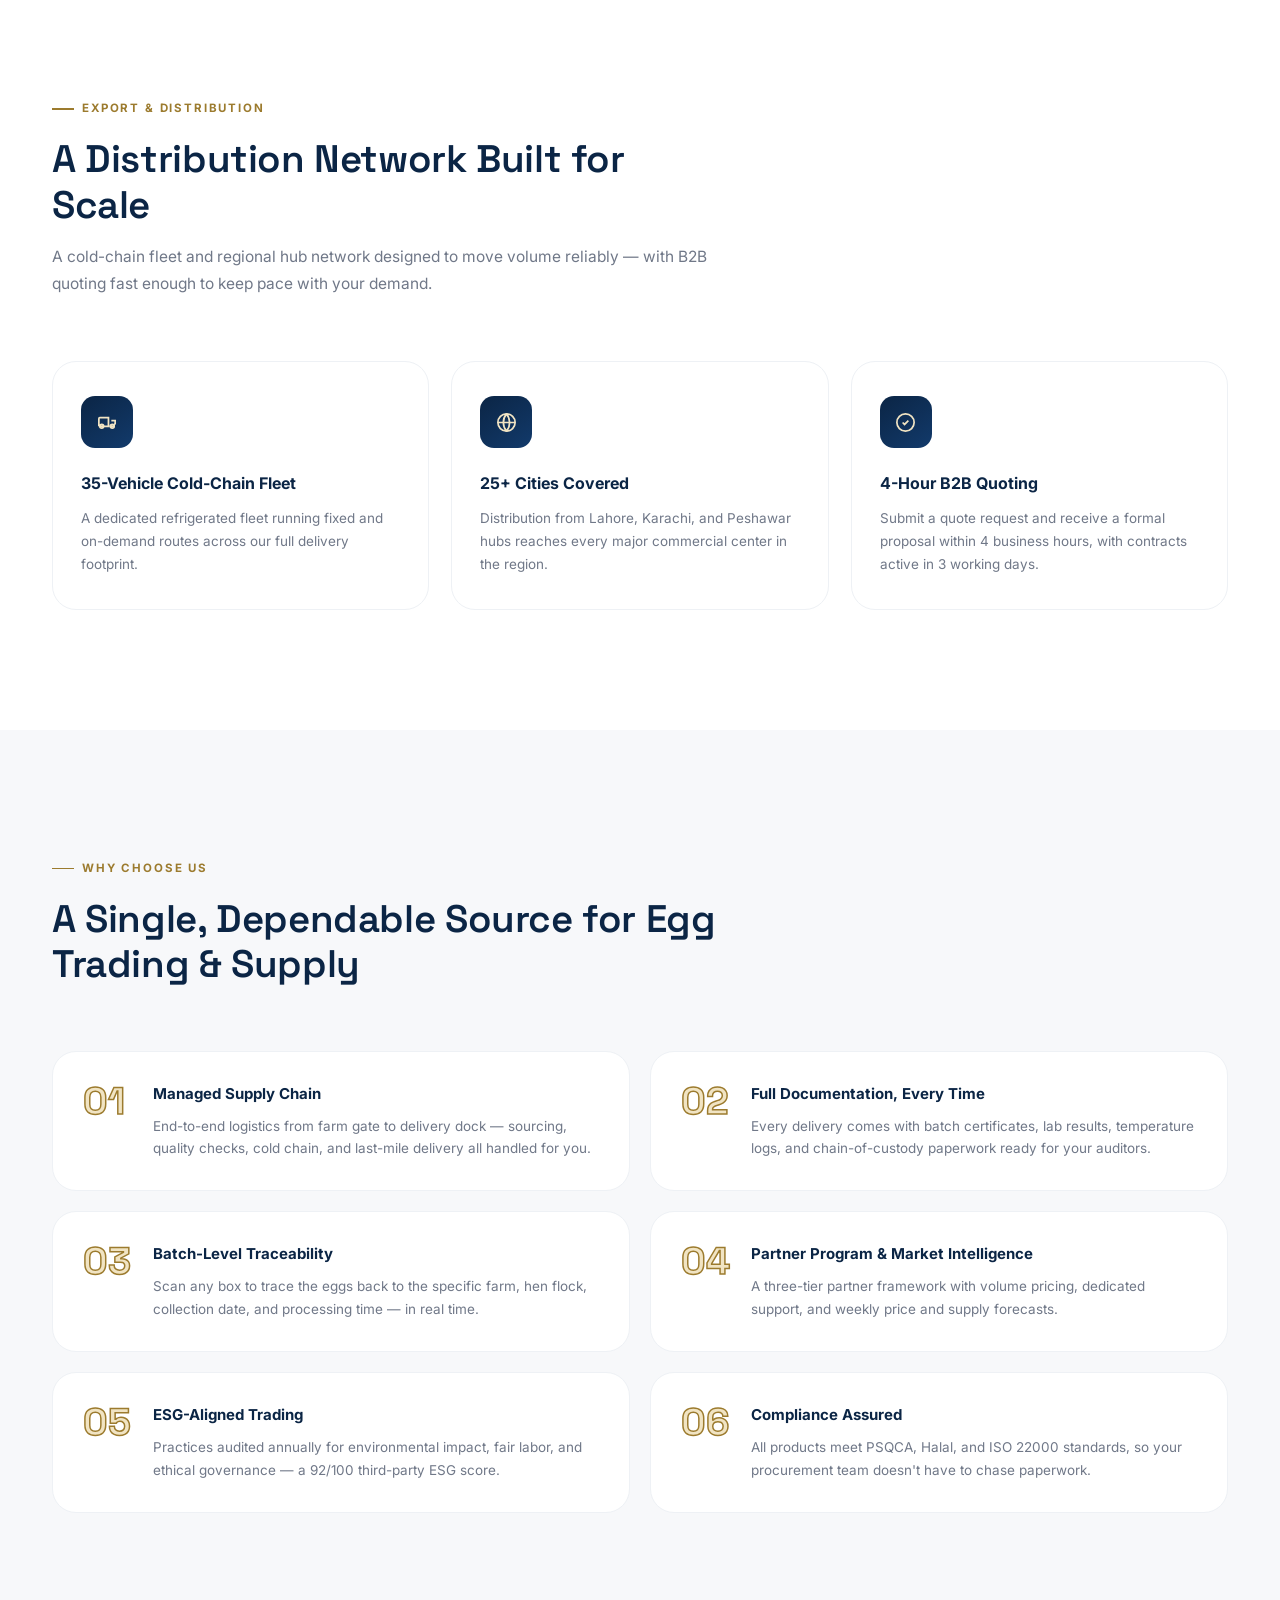
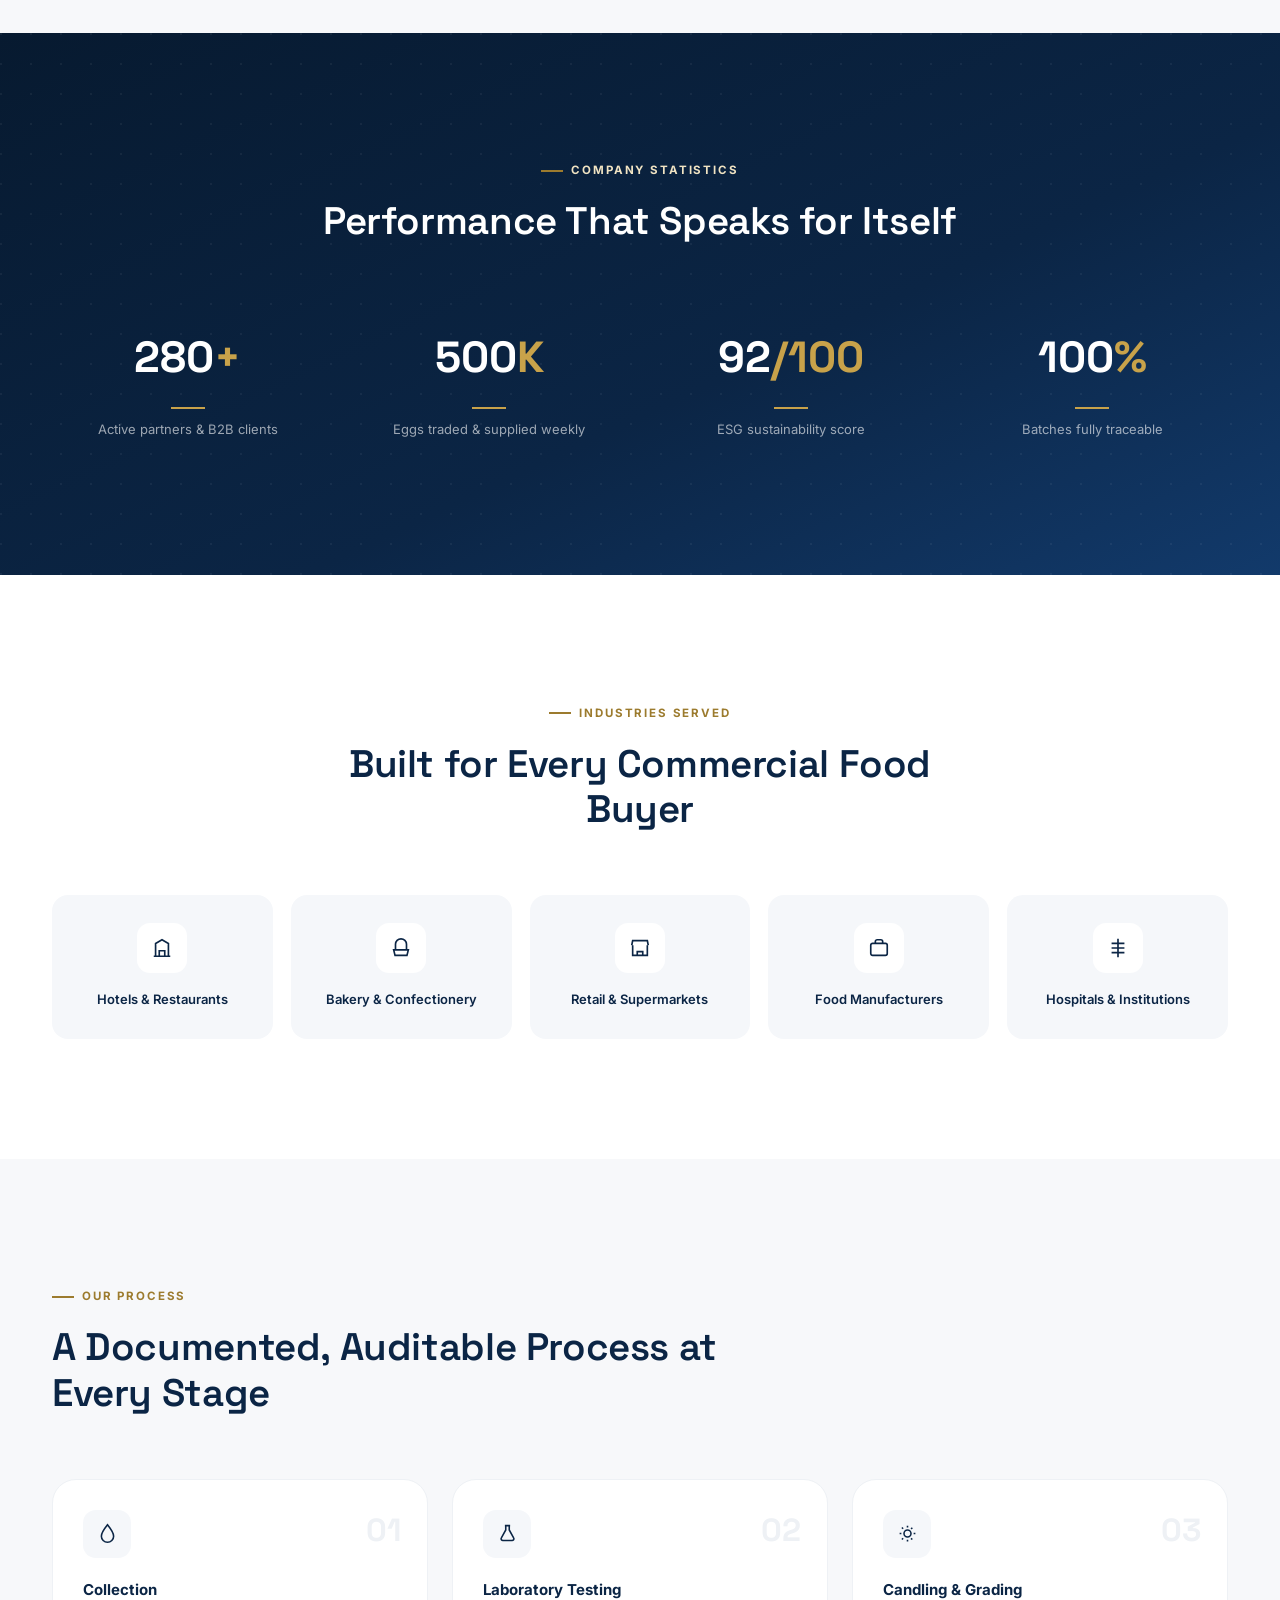
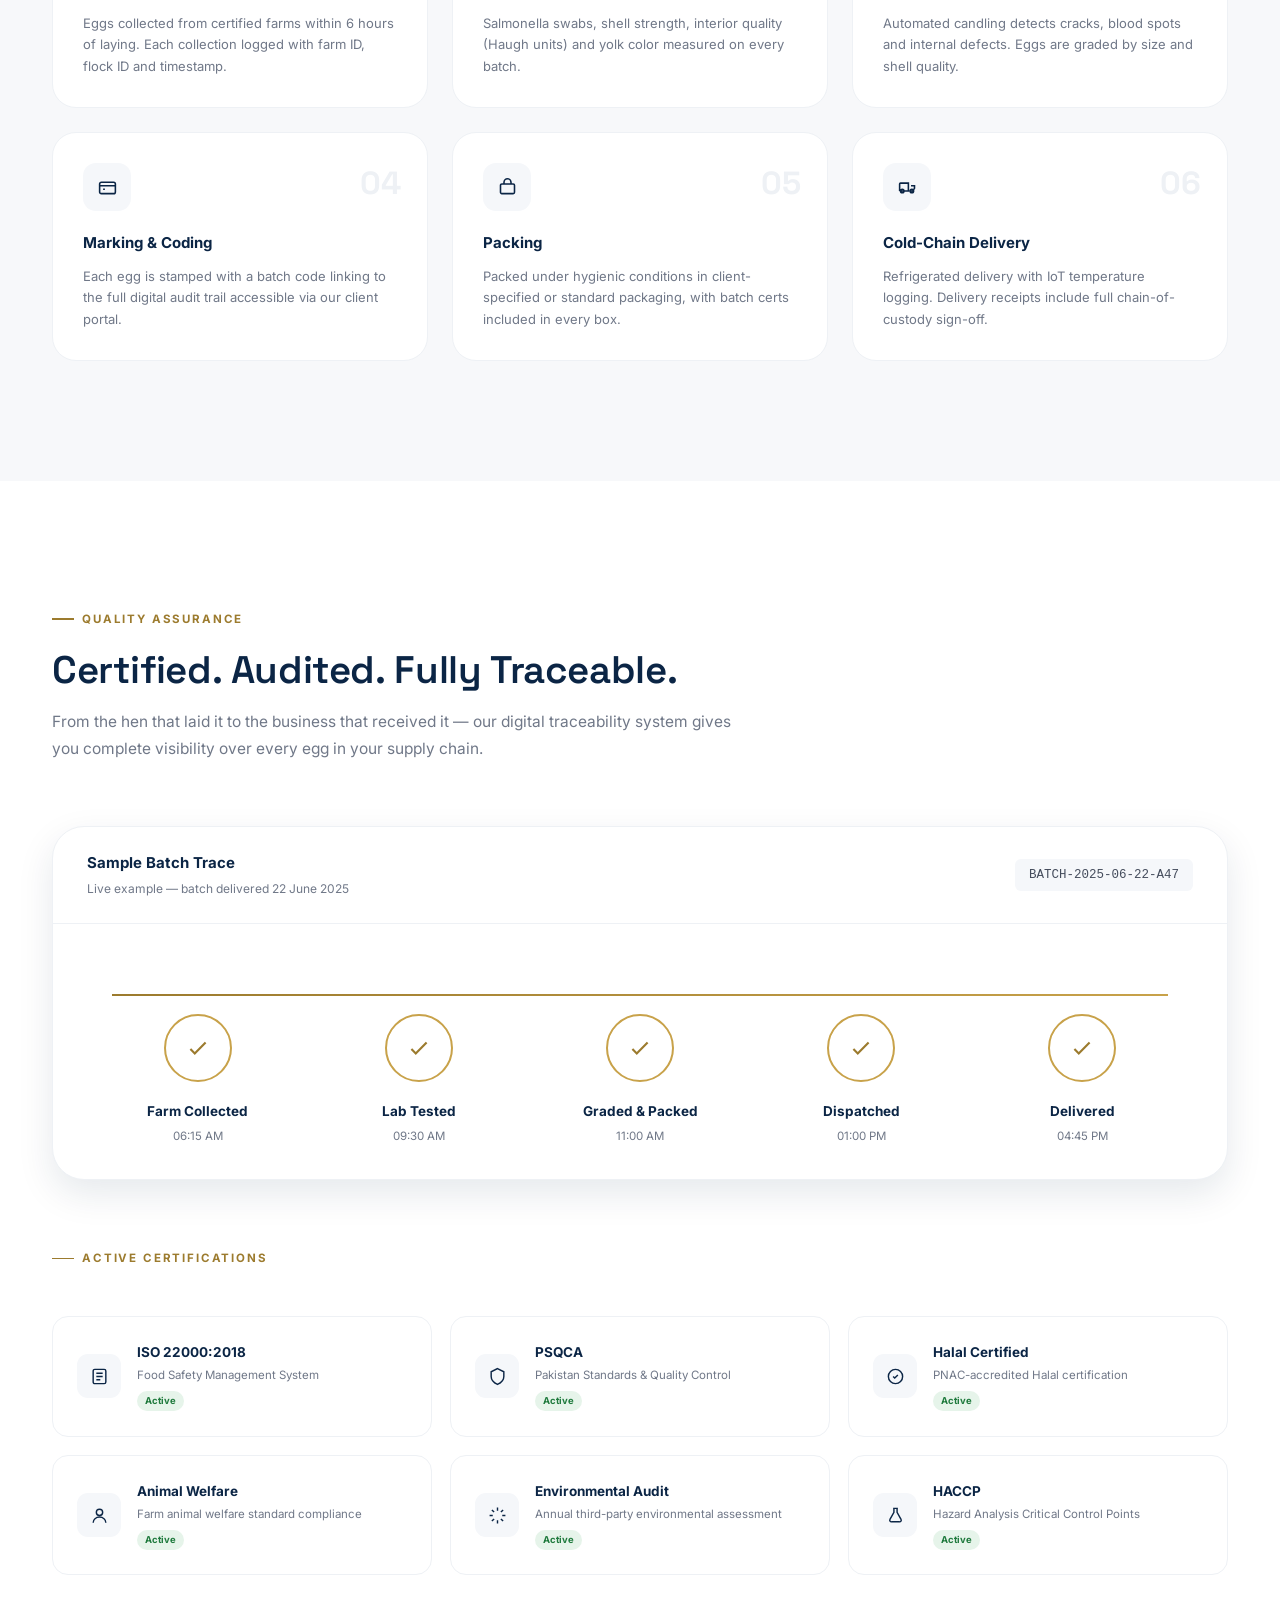
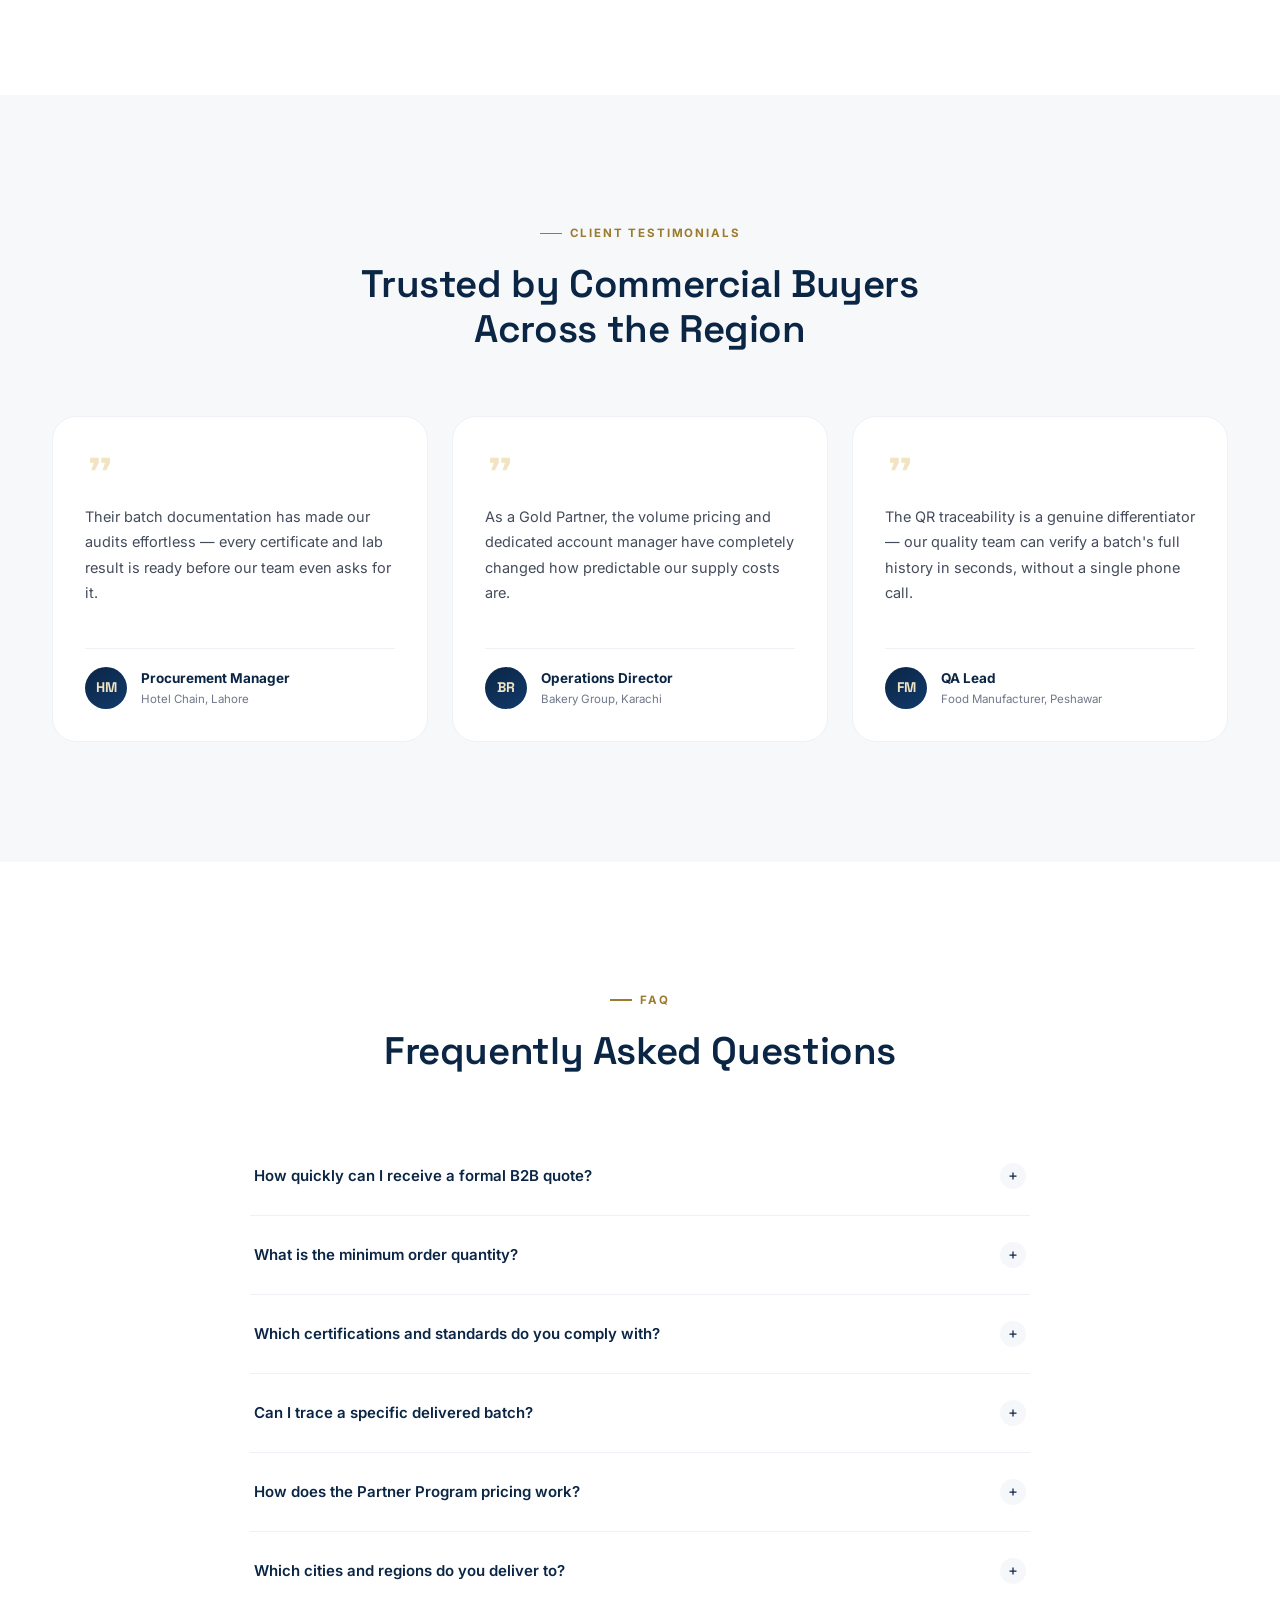
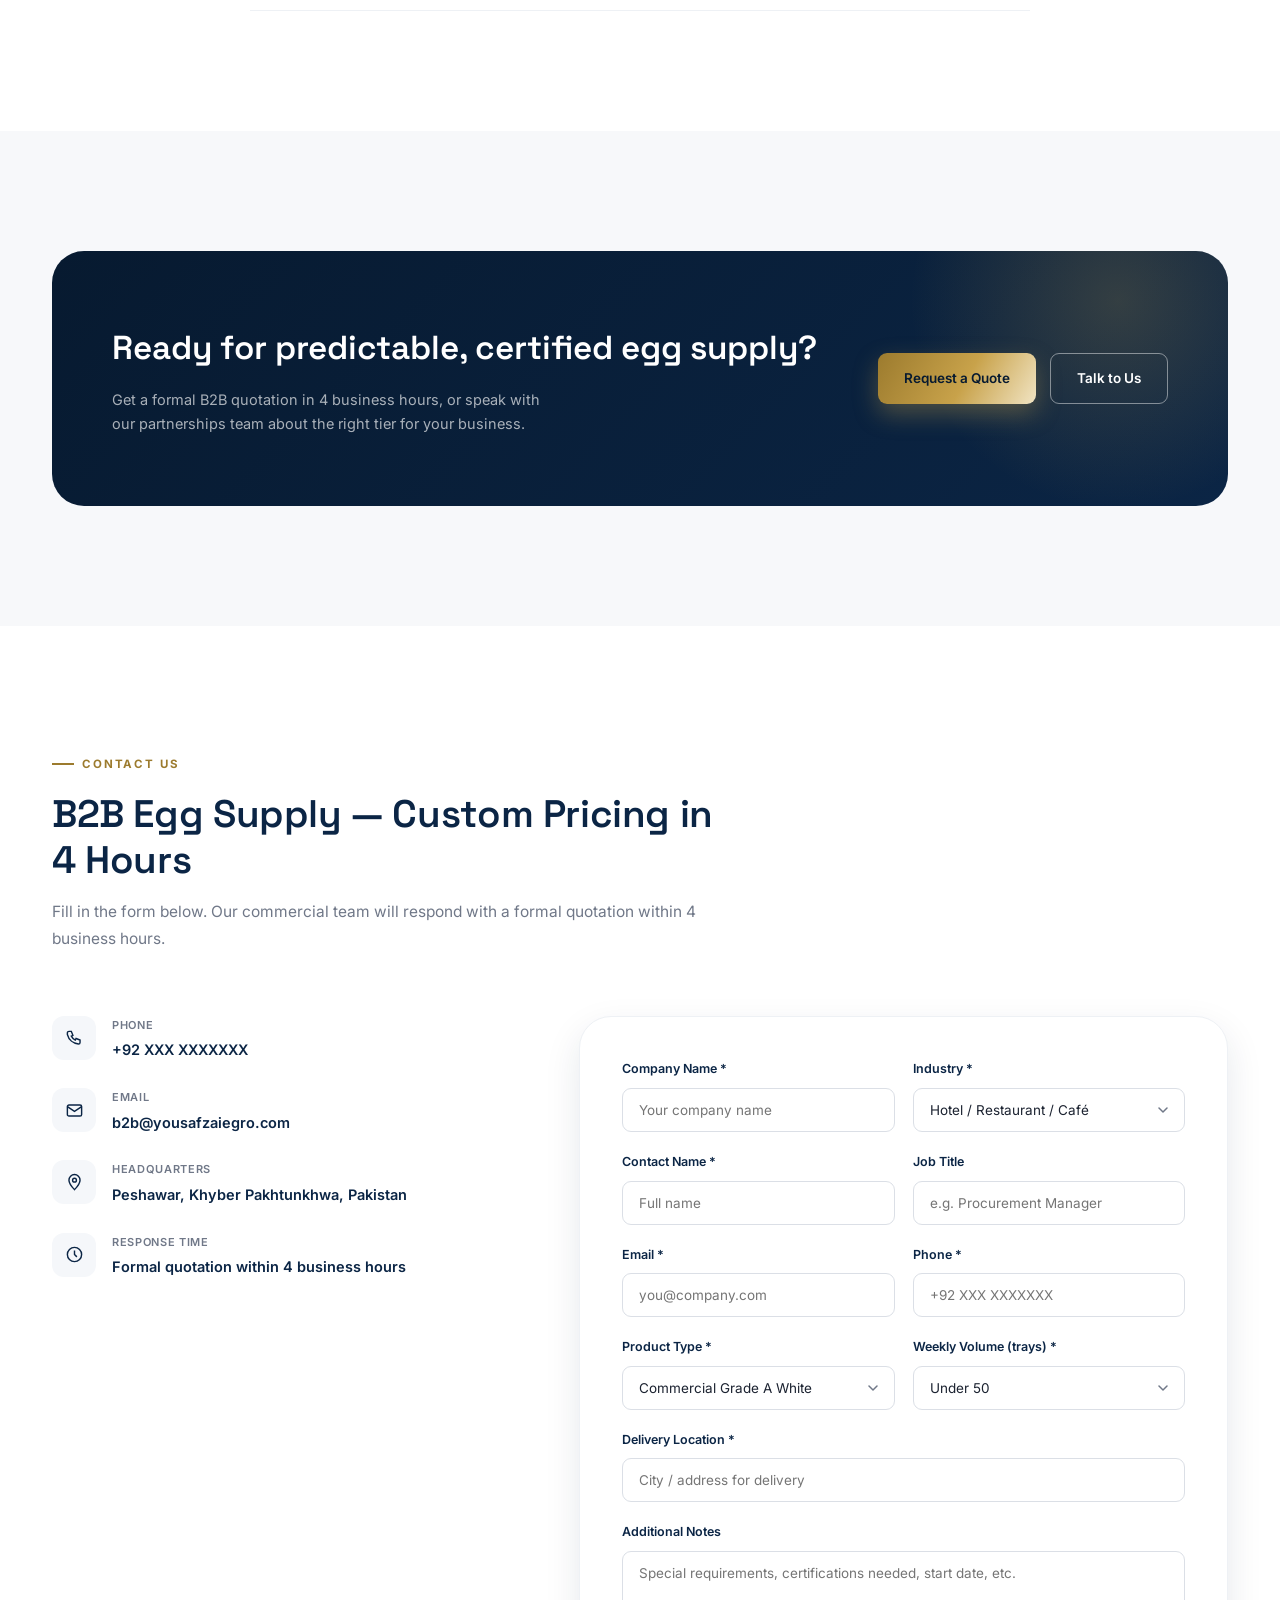
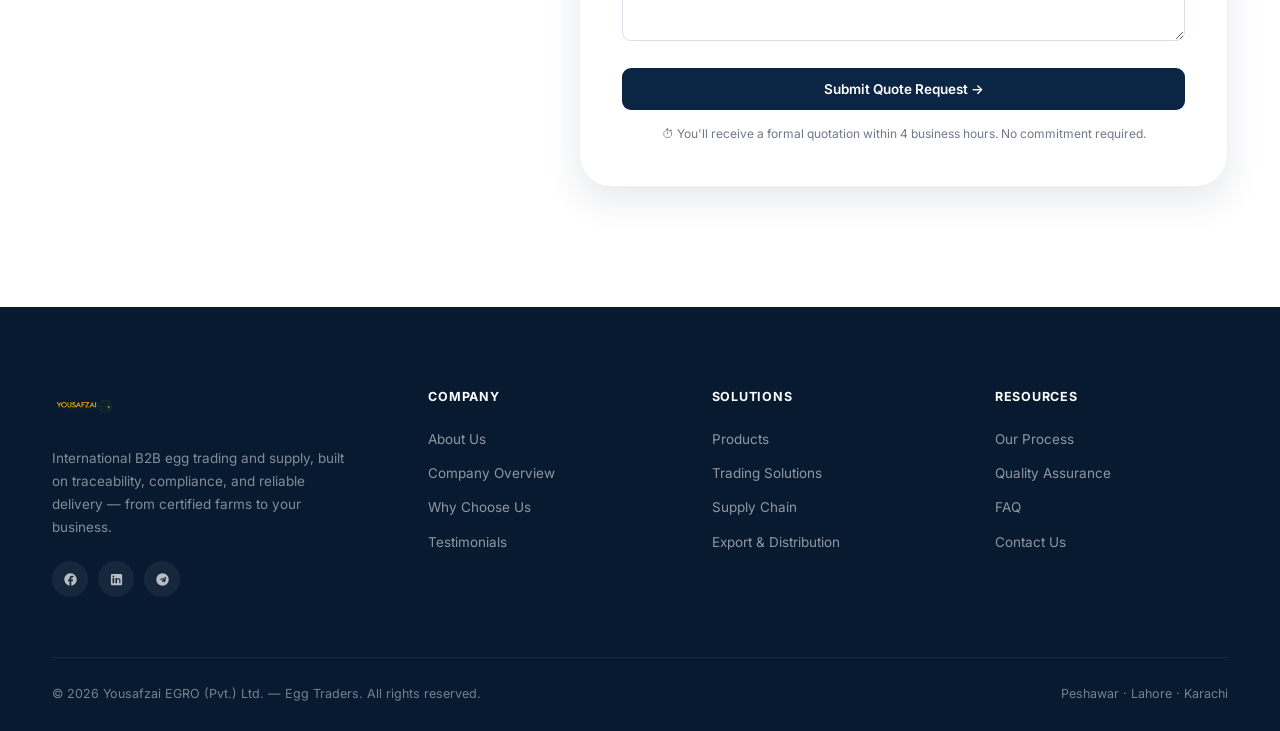
==== commit 2bd2a0b3: "refactor: replace logo remove brand name text center content container" ====
--- a/yousafzai-egro-egg-traders.html
+++ b/yousafzai-egro-egg-traders.html
@@ -102,10 +102,22 @@
 /* ripple */
 .btn .ripple{position:absolute;border-radius:50%;background:rgba(255,255,255,0.55);transform:scale(0);animation:ripple .6s ease-out;pointer-events:none;}
 @keyframes ripple{to{transform:scale(3.2);opacity:0;}}
-.menu-toggle{display:none;width:38px;height:38px;border-radius:8px;border:1px solid rgba(255,255,255,.3);background:transparent;align-items:center;justify-content:center;flex-direction:column;gap:4px;cursor:pointer;}
-.nav.scrolled .menu-toggle{border-color:var(--gray-300);}
-.menu-toggle span{width:18px;height:1.6px;background:var(--white);transition:.3s;}
+.menu-toggle{display:none;width:36px;height:36px;background:transparent;border:none;cursor:pointer;flex-direction:column;align-items:center;justify-content:center;gap:5px;position:relative;z-index:510;padding:0;}
+.menu-toggle span{display:block;width:22px;height:2px;background:var(--white);border-radius:2px;transition:all .3s cubic-bezier(.22,1,.36,1);transform-origin:center;}
 .nav.scrolled .menu-toggle span{background:var(--navy);}
+.menu-toggle.open span:nth-child(1){transform:translateY(7px) rotate(45deg);}
+.menu-toggle.open span:nth-child(2){opacity:0;transform:scaleX(0);}
+.menu-toggle.open span:nth-child(3){transform:translateY(-7px) rotate(-45deg);}
+
+.mobile-overlay{position:fixed;inset:0;background:rgba(0,0,0,0.45);z-index:490;opacity:0;visibility:hidden;transition:opacity .35s ease,visibility .35s ease;}
+.mobile-overlay.open{opacity:1;visibility:visible;}
+.mobile-panel{position:fixed;top:0;right:0;bottom:0;width:300px;max-width:85vw;background:var(--navy-deep);z-index:495;transform:translateX(100%);transition:transform .4s cubic-bezier(.22,1,.36,1);display:flex;flex-direction:column;padding:80px 32px 32px;overflow-y:auto;}
+.mobile-panel.open{transform:translateX(0);}
+.mobile-panel .mp-brand{font-family:var(--font-display);font-weight:700;font-size:18px;color:#fff;margin-bottom:4px;}
+.mobile-panel .mp-sub{font-size:10px;letter-spacing:.18em;text-transform:uppercase;color:var(--gold-lt);font-weight:600;margin-bottom:40px;display:block;}
+.mobile-panel a{color:rgba(255,255,255,0.8);font-size:17px;font-family:var(--font-display);text-decoration:none;padding:12px 0;border-bottom:1px solid rgba(255,255,255,0.06);transition:color .25s;}
+.mobile-panel a:hover{color:var(--gold-lt);}
+.mobile-panel .mp-cta{margin-top:24px;color:var(--gold-lt);font-size:17px;font-family:var(--font-display);text-decoration:none;padding:14px 0;font-weight:600;border-top:1px solid rgba(255,255,255,0.1);display:flex;align-items:center;gap:8px;}
 
 /* ───────────────────── Hero ───────────────────── */
 .hero{position:relative;min-height:100vh;background:radial-gradient(120% 100% at 80% 0%,#173E72 0%,var(--navy) 45%,var(--navy-deep) 100%);overflow:hidden;display:flex;align-items:center;padding:140px 0 90px;}
@@ -409,17 +421,30 @@
   .form-row{grid-template-columns:1fr;}
   section{padding:80px 0;}
 }
+@media (max-width:640px){
+  .brand-name{font-size:13px !important;}
+  .brand-sub{display:none !important;}
+  .brand{gap:8px !important;}
+  .mobile-panel{padding:72px 24px 24px;}
+}
+@media (max-width:420px){
+  .nav .nav-inner{padding-left:16px !important;padding-right:16px !important;}
+  .brand img{height:36px !important;}
+  .btn-sm{padding:8px 14px !important;font-size:11.5px !important;}
+  .btn-sm span{gap:4px !important;}
+  .mobile-panel{padding:64px 20px 20px;width:100%;max-width:100%;}
+}
 </style>
 </head>
 <body>
 
-<div id="loader"><div class="loader-mark"><div class="loader-ring"></div>YOUSAFZAI EGRO</div></div>
+<div id="loader"><div class="loader-mark"><div class="loader-ring"></div></div></div>
 
 <!-- ════════════════ NAV ════════════════ -->
 <nav class="nav" id="nav">
   <div class="nav-inner">
     <a href="#home" class="brand">
-      <img src="src/assets/logo.svg" alt="Yousafzai EGRO" style="height:42px;width:auto">
+      <img src="src/assets/logo.png" alt="Yousafzai EGRO" style="height:42px;width:auto">
     </a>
     <div class="nav-links">
       <a href="#about" class="nav-link">About Us</a>
@@ -436,14 +461,18 @@
   </div>
 </nav>
 
-<!-- mobile menu -->
-<div id="mobileMenu" style="position:fixed;inset:0;background:var(--navy-deep);z-index:480;display:none;flex-direction:column;align-items:center;justify-content:center;gap:30px;">
-  <a href="#about" class="m-link" style="color:#fff;font-size:20px;font-family:var(--font-display)">About Us</a>
-  <a href="#products" class="m-link" style="color:#fff;font-size:20px;font-family:var(--font-display)">Products</a>
-  <a href="#solutions" class="m-link" style="color:#fff;font-size:20px;font-family:var(--font-display)">Solutions</a>
-  <a href="#process" class="m-link" style="color:#fff;font-size:20px;font-family:var(--font-display)">Process</a>
-  <a href="#quality" class="m-link" style="color:#fff;font-size:20px;font-family:var(--font-display)">Quality</a>
-  <a href="#contact" class="m-link" style="color:#fff;font-size:20px;font-family:var(--font-display)">Contact Us</a>
+<!-- mobile overlay + panel -->
+<div class="mobile-overlay" id="mobileOverlay"></div>
+<div class="mobile-panel" id="mobilePanel">
+  <span class="mp-brand">Egg Traders</span>
+  <span class="mp-sub">Poultry Marketplace</span>
+  <a href="#about" class="m-link">About Us</a>
+  <a href="#products" class="m-link">Products</a>
+  <a href="#solutions" class="m-link">Solutions</a>
+  <a href="#process" class="m-link">Process</a>
+  <a href="#quality" class="m-link">Quality</a>
+  <a href="#contact" class="m-link">Contact Us</a>
+  <a href="#contact" class="mp-cta">Start Trading<svg viewBox="0 0 24 24" width="16" height="16" fill="none" stroke="currentColor" stroke-width="2"><path d="M5 12h14M13 6l6 6-6 6"/></svg></a>
 </div>
 
 <!-- ════════════════ HERO ════════════════ -->
@@ -968,7 +997,7 @@
     <div class="footer-grid">
       <div class="footer-brand">
         <div class="brand">
-          <img src="src/assets/logo.svg" alt="Yousafzai EGRO" style="height:42px;width:auto">
+          <img src="src/assets/logo.png" alt="Yousafzai EGRO" style="height:42px;width:auto">
         </div>
         <p class="footer-desc">International B2B egg trading and supply, built on traceability, compliance, and reliable delivery — from certified farms to your business.</p>
         <div class="social-row">
@@ -1016,12 +1045,25 @@
 
 /* mobile menu */
 const menuToggle = document.getElementById('menuToggle');
-const mobileMenu = document.getElementById('mobileMenu');
+const mobileOverlay = document.getElementById('mobileOverlay');
+const mobilePanel = document.getElementById('mobilePanel');
+function openMobile() {
+  menuToggle.classList.add('open');
+  mobileOverlay.classList.add('open');
+  mobilePanel.classList.add('open');
+  document.body.style.overflow = 'hidden';
+}
+function closeMobile() {
+  menuToggle.classList.remove('open');
+  mobileOverlay.classList.remove('open');
+  mobilePanel.classList.remove('open');
+  document.body.style.overflow = '';
+}
 menuToggle.addEventListener('click', () => {
-  const open = mobileMenu.style.display === 'flex';
-  mobileMenu.style.display = open ? 'none' : 'flex';
+  if (menuToggle.classList.contains('open')) { closeMobile(); } else { openMobile(); }
 });
-document.querySelectorAll('.m-link').forEach(l => l.addEventListener('click', () => mobileMenu.style.display='none'));
+mobileOverlay.addEventListener('click', closeMobile);
+document.querySelectorAll('.m-link').forEach(l => l.addEventListener('click', closeMobile));
 
 /* scroll-spy active nav link */
 const navLinks = document.querySelectorAll('.nav-link');
